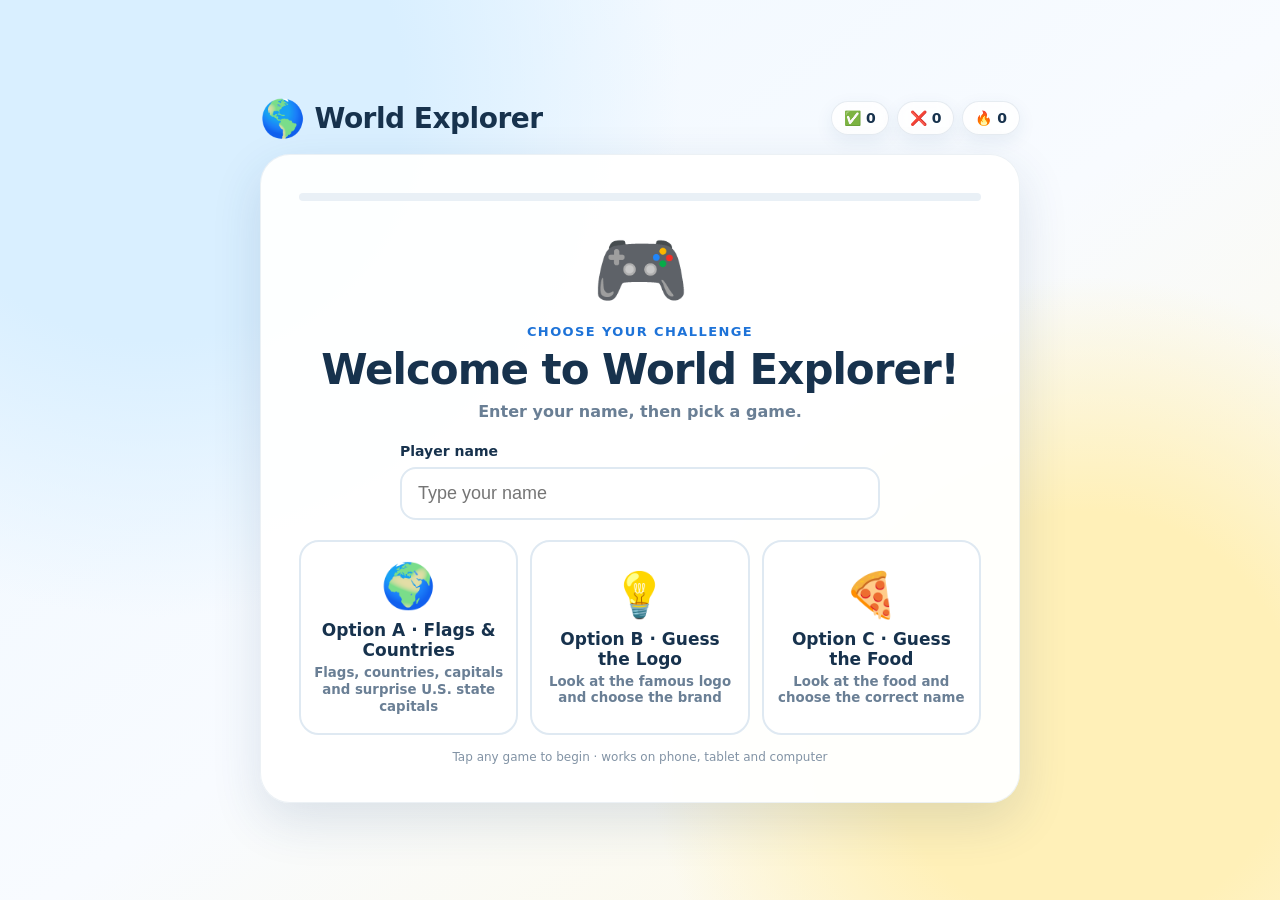
==== index.html @ 6f2eef65 "Add player menu, three quiz modes, and auto advance" ====
<!doctype html>
<html lang="en">
<head>
  <meta charset="utf-8" />
  <meta name="viewport" content="width=device-width, initial-scale=1, viewport-fit=cover" />
  <meta name="theme-color" content="#123d74" />
  <title>World Explorer Quiz</title>
  <style>
    :root{--ink:#17324d;--muted:#6a7f95;--card:#fff;--bg1:#eef7ff;--bg2:#fff8df;--blue:#1e73d8;--green:#1aa66a;--red:#e04b4b;--yellow:#ffd84d;--shadow:0 18px 50px rgba(34,72,112,.14)}
    *{box-sizing:border-box}
    body{margin:0;min-height:100vh;font-family:Inter,ui-rounded,"SF Pro Rounded",system-ui,-apple-system,Segoe UI,Roboto,sans-serif;color:var(--ink);background:radial-gradient(circle at 12% 10%,#d9efff 0 18%,transparent 38%),radial-gradient(circle at 85% 80%,#fff0b8 0 16%,transparent 34%),linear-gradient(145deg,var(--bg1),#f8fbff 52%,var(--bg2));display:flex;justify-content:center;align-items:center;padding:18px}
    .app{width:min(760px,100%)}
    .top{display:flex;align-items:center;justify-content:space-between;gap:12px;margin-bottom:14px}
    .brand{display:flex;align-items:center;gap:10px;font-weight:900;font-size:clamp(20px,4vw,28px);letter-spacing:-.5px}.brand .globe{font-size:1.3em}
    .stats{display:flex;gap:8px;flex-wrap:wrap;justify-content:flex-end}.pill{background:rgba(255,255,255,.82);border:1px solid rgba(27,74,119,.1);backdrop-filter:blur(8px);border-radius:999px;padding:8px 12px;font-weight:800;font-size:14px;box-shadow:0 6px 18px rgba(30,80,130,.08)}
    .card{background:rgba(255,255,255,.95);border:1px solid rgba(17,74,126,.08);border-radius:30px;box-shadow:var(--shadow);padding:clamp(20px,5vw,38px);text-align:center;overflow:hidden;position:relative}
    .progress{height:8px;background:#e9f0f6;border-radius:99px;overflow:hidden;margin-bottom:24px}.progress>div{height:100%;width:0;background:linear-gradient(90deg,#3b8ff0,#45c67b);border-radius:99px;transition:width .35s ease}
    .eyebrow{font-size:13px;text-transform:uppercase;letter-spacing:1.4px;font-weight:900;color:var(--blue);margin-bottom:8px}
    h1{font-size:clamp(27px,6vw,42px);line-height:1.08;letter-spacing:-1px;margin:0 0 10px}.sub{color:var(--muted);font-weight:650;margin:0 0 22px}
    .name-wrap{max-width:480px;margin:18px auto 20px;text-align:left}.name-wrap label{display:block;font-size:14px;font-weight:900;margin:0 0 8px}.name-input{width:100%;border:2px solid #dfe9f2;background:#fff;border-radius:16px;padding:14px 16px;font-size:18px;color:var(--ink);outline:none}.name-input:focus{border-color:#72ace8;box-shadow:0 0 0 4px rgba(30,115,216,.1)}
    .modes{display:grid;grid-template-columns:repeat(3,1fr);gap:12px;margin-top:18px}.mode{border:2px solid #dfe9f2;background:#fff;border-radius:20px;padding:18px 12px;cursor:pointer;color:var(--ink);font:inherit;transition:.16s transform,.16s border-color,.16s background}.mode:hover{transform:translateY(-2px);border-color:#9bc8f6;background:#f8fcff}.mode:active{transform:scale(.99)}.mode-icon{font-size:44px;display:block;margin-bottom:8px}.mode strong{display:block;font-size:17px}.mode small{display:block;color:var(--muted);font-weight:700;margin-top:5px;line-height:1.25}
    .visual{height:190px;display:flex;align-items:center;justify-content:center;margin:4px 0 24px}.flag{max-width:min(330px,84vw);max-height:180px;border-radius:16px;box-shadow:0 12px 30px rgba(29,55,80,.19);border:1px solid rgba(0,0,0,.08);background:#f6f8fa}.big-emoji{font-size:112px;line-height:1;filter:drop-shadow(0 10px 20px rgba(40,70,110,.14))}.logo-img{width:min(220px,55vw);height:150px;object-fit:contain;padding:18px;border-radius:22px;background:white;box-shadow:0 12px 30px rgba(29,55,80,.12);border:1px solid rgba(0,0,0,.06)}
    .answers{display:grid;gap:12px;text-align:left}.answer{width:100%;border:2px solid #dfe9f2;background:#fff;border-radius:18px;padding:16px 18px;font-size:18px;font-weight:850;color:var(--ink);cursor:pointer;transition:.16s transform,.16s border-color,.16s background;display:flex;align-items:center;gap:12px}.answer:hover{transform:translateY(-2px);border-color:#9bc8f6;background:#f8fcff}.answer:active{transform:scale(.99)}.answer .letter{display:grid;place-items:center;min-width:32px;height:32px;border-radius:10px;background:#edf5fd;color:var(--blue);font-size:14px}.answer.correct{border-color:#58c996;background:#ecfbf4;color:#116d49}.answer.wrong{border-color:#f28f8f;background:#fff0f0;color:#9f2d2d}.answer:disabled{cursor:default;transform:none}
    .feedback{min-height:54px;margin:17px 0 0;font-size:18px;font-weight:900;display:flex;align-items:center;justify-content:center}.feedback.ok{color:#16875b}.feedback.no{color:#c13f3f}
    .menu-btn{margin-top:12px;border:0;background:transparent;color:#5f7590;font-weight:850;font-size:14px;cursor:pointer;padding:10px 14px;border-radius:12px}.menu-btn:hover{background:#f0f5fa}
    .mini{font-size:12px;color:#8293a5;margin-top:15px}.hidden{display:none!important}
    .spark{position:absolute;font-size:22px;animation:pop .8s ease-out forwards;pointer-events:none}@keyframes pop{0%{transform:translate(0,20px) scale(.2);opacity:0}40%{opacity:1}100%{transform:translate(var(--x),-110px) rotate(var(--r));opacity:0}}
    @media(max-width:620px){body{align-items:flex-start;padding:12px}.top{margin-top:4px;align-items:flex-start}.stats{gap:5px}.pill{padding:7px 9px;font-size:12px}.card{border-radius:24px;padding:20px 16px}.modes{grid-template-columns:1fr}.mode{display:grid;grid-template-columns:52px 1fr;text-align:left;align-items:center;padding:14px 16px}.mode-icon{grid-row:1/3;margin:0;font-size:38px}.mode strong,.mode small{grid-column:2}.visual{height:155px}.flag{max-height:145px}.logo-img{height:125px}.big-emoji{font-size:92px}.answer{padding:14px;font-size:17px}.feedback{font-size:16px}.brand{font-size:20px}}
  </style>
</head>
<body>
  <main class="app">
    <div class="top">
      <div class="brand"><span class="globe">🌎</span><span>World Explorer</span></div>
      <div class="stats" id="stats">
        <div class="pill hidden" id="playerPill">👤 <span id="playerNameTop"></span></div>
        <div class="pill">✅ <span id="correctCount">0</span></div>
        <div class="pill">❌ <span id="wrongCount">0</span></div>
        <div class="pill">🔥 <span id="streak">0</span></div>
      </div>
    </div>
    <section class="card" id="card">
      <div class="progress"><div id="progress"></div></div>
      <div id="welcome">
        <div style="font-size:78px;margin:6px 0 8px">🎮</div>
        <div class="eyebrow">Choose your challenge</div>
        <h1>Welcome to World Explorer!</h1>
        <p class="sub">Enter your name, then pick a game.</p>
        <div class="name-wrap">
          <label for="playerName">Player name</label>
          <input class="name-input" id="playerName" maxlength="24" placeholder="Type your name" autocomplete="off" />
        </div>
        <div class="modes">
          <button class="mode" data-mode="world"><span class="mode-icon">🌍</span><strong>Option A · Flags & Countries</strong><small>Flags, countries, capitals and surprise U.S. state capitals</small></button>
          <button class="mode" data-mode="logos"><span class="mode-icon">💡</span><strong>Option B · Guess the Logo</strong><small>Look at the famous logo and choose the brand</small></button>
          <button class="mode" data-mode="food"><span class="mode-icon">🍕</span><strong>Option C · Guess the Food</strong><small>Look at the food and choose the correct name</small></button>
        </div>
        <div class="mini" id="menuMessage">Tap any game to begin · works on phone, tablet and computer</div>
      </div>
      <div id="game" class="hidden">
        <div class="eyebrow" id="eyebrow"></div>
        <h1 id="question"></h1>
        <p class="sub" id="hint"></p>
        <div class="visual" id="visual"><img id="visualImg" class="flag hidden" alt="Quiz image" /><div id="visualEmoji" class="big-emoji hidden"></div></div>
        <div class="answers" id="answers"></div>
        <div class="feedback" id="feedback"></div>
        <button class="menu-btn" id="menuBtn">← Change game</button>
      </div>
    </section>
  </main>
<script>
const countries=[
['Argentina','Buenos Aires','ar'],['Australia','Canberra','au'],['Austria','Vienna','at'],['Belgium','Brussels','be'],['Brazil','Brasília','br'],['Canada','Ottawa','ca'],['Chile','Santiago','cl'],['China','Beijing','cn'],['Colombia','Bogotá','co'],['Costa Rica','San José','cr'],['Croatia','Zagreb','hr'],['Cuba','Havana','cu'],['Czechia','Prague','cz'],['Denmark','Copenhagen','dk'],['Dominican Republic','Santo Domingo','do'],['Ecuador','Quito','ec'],['Egypt','Cairo','eg'],['Finland','Helsinki','fi'],['France','Paris','fr'],['Germany','Berlin','de'],['Greece','Athens','gr'],['Hungary','Budapest','hu'],['Iceland','Reykjavík','is'],['India','New Delhi','in'],['Indonesia','Jakarta','id'],['Ireland','Dublin','ie'],['Israel','Jerusalem','il'],['Italy','Rome','it'],['Japan','Tokyo','jp'],['Jordan','Amman','jo'],['Kenya','Nairobi','ke'],['Mexico','Mexico City','mx'],['Morocco','Rabat','ma'],['Netherlands','Amsterdam','nl'],['New Zealand','Wellington','nz'],['Nigeria','Abuja','ng'],['Norway','Oslo','no'],['Panama','Panama City','pa'],['Peru','Lima','pe'],['Philippines','Manila','ph'],['Poland','Warsaw','pl'],['Portugal','Lisbon','pt'],['Romania','Bucharest','ro'],['Saudi Arabia','Riyadh','sa'],['Singapore','Singapore','sg'],['South Africa','Pretoria','za'],['South Korea','Seoul','kr'],['Spain','Madrid','es'],['Sweden','Stockholm','se'],['Switzerland','Bern','ch'],['Thailand','Bangkok','th'],['Turkey','Ankara','tr'],['Ukraine','Kyiv','ua'],['United Arab Emirates','Abu Dhabi','ae'],['United Kingdom','London','gb'],['United States','Washington, D.C.','us'],['Uruguay','Montevideo','uy'],['Vietnam','Hanoi','vn']
].map(([country,capital,code])=>({country,capital,code}));
const states=[['Alabama','Montgomery'],['Alaska','Juneau'],['Arizona','Phoenix'],['Arkansas','Little Rock'],['California','Sacramento'],['Colorado','Denver'],['Connecticut','Hartford'],['Delaware','Dover'],['Florida','Tallahassee'],['Georgia','Atlanta'],['Hawaii','Honolulu'],['Idaho','Boise'],['Illinois','Springfield'],['Indiana','Indianapolis'],['Iowa','Des Moines'],['Kansas','Topeka'],['Kentucky','Frankfort'],['Louisiana','Baton Rouge'],['Maine','Augusta'],['Maryland','Annapolis'],['Massachusetts','Boston'],['Michigan','Lansing'],['Minnesota','Saint Paul'],['Mississippi','Jackson'],['Missouri','Jefferson City'],['Montana','Helena'],['Nebraska','Lincoln'],['Nevada','Carson City'],['New Hampshire','Concord'],['New Jersey','Trenton'],['New Mexico','Santa Fe'],['New York','Albany'],['North Carolina','Raleigh'],['North Dakota','Bismarck'],['Ohio','Columbus'],['Oklahoma','Oklahoma City'],['Oregon','Salem'],['Pennsylvania','Harrisburg'],['Rhode Island','Providence'],['South Carolina','Columbia'],['South Dakota','Pierre'],['Tennessee','Nashville'],['Texas','Austin'],['Utah','Salt Lake City'],['Vermont','Montpelier'],['Virginia','Richmond'],['Washington','Olympia'],['West Virginia','Charleston'],['Wisconsin','Madison'],['Wyoming','Cheyenne']].map(([state,capital])=>({state,capital}));
const logos=[
['Apple','apple'],['Google','google'],['Nike','nike'],['Adidas','adidas'],['McDonald’s','mcdonalds'],['YouTube','youtube'],['Netflix','netflix'],['Amazon','amazon'],['Microsoft','microsoft'],['Spotify','spotify'],['Instagram','instagram'],['TikTok','tiktok'],['PlayStation','playstation'],['Xbox','xbox'],['Lego','lego'],['Reddit','reddit'],['Discord','discord'],['Tesla','tesla'],['Starbucks','starbucks'],['Airbnb','airbnb']
].map(([name,slug])=>({name,slug}));
const foods=[
['Pizza','🍕'],['Hamburger','🍔'],['French Fries','🍟'],['Hot Dog','🌭'],['Taco','🌮'],['Burrito','🌯'],['Sushi','🍣'],['Spaghetti','🍝'],['Pancakes','🥞'],['Waffle','🧇'],['Donut','🍩'],['Cookie','🍪'],['Cake','🍰'],['Ice Cream','🍦'],['Popcorn','🍿'],['Pretzel','🥨'],['Croissant','🥐'],['Cheese','🧀'],['Avocado','🥑'],['Watermelon','🍉'],['Strawberry','🍓'],['Pineapple','🍍'],['Banana','🍌'],['Apple','🍎'],['Carrot','🥕'],['Corn','🌽'],['Broccoli','🥦'],['Egg','🥚'],['Bacon','🥓'],['Shrimp','🍤']
].map(([name,emoji])=>({name,emoji}));
const $=id=>document.getElementById(id);
let correctCount=0,wrongCount=0,streak=0,round=0,current=null,phase='flag',answered=false,lastCountry=-1,lastLogo=-1,lastFood=-1,mode='world',advanceTimer=null;
function shuffle(a){return [...a].sort(()=>Math.random()-.5)}
function sampleWrong(items,correct,key){return shuffle(items.filter(x=>x[key]!==correct)).slice(0,2).map(x=>x[key])}
function resetScore(){correctCount=0;wrongCount=0;streak=0;round=0;$('correctCount').textContent='0';$('wrongCount').textContent='0';$('streak').textContent='0';$('progress').style.width='0'}
function showImage(src,kind='flag'){const img=$('visualImg');const emoji=$('visualEmoji');emoji.classList.add('hidden');img.className=kind==='logo'?'logo-img':'flag';img.src=src;img.classList.remove('hidden')}
function showEmoji(value){const img=$('visualImg');const emoji=$('visualEmoji');img.classList.add('hidden');emoji.textContent=value;emoji.classList.remove('hidden')}
function setAnswers(values,correct){answered=false;$('feedback').textContent='';$('feedback').className='feedback';$('answers').innerHTML='';shuffle(values).forEach((text,i)=>{const b=document.createElement('button');b.className='answer';b.innerHTML=`<span class="letter">${String.fromCharCode(65+i)}</span><span>${text}</span>`;b.addEventListener('click',()=>choose(b,text,correct));$('answers').appendChild(b)})}
function bumpRound(){round++;$('progress').style.width=((round%10)||10)*10+'%'}
function newCountry(){let i;do{i=Math.floor(Math.random()*countries.length)}while(i===lastCountry);lastCountry=i;current=countries[i];phase='flag';renderCountryFlag()}
function renderCountryFlag(){bumpRound();$('eyebrow').textContent='🌍 Flag challenge';$('question').textContent='Which country has this flag?';$('hint').textContent='Look carefully, then choose one answer.';showImage(`https://flagcdn.com/w320/${current.code}.png`);setAnswers([current.country,...sampleWrong(countries,current.country,'country')],current.country)}
function renderCapital(){bumpRound();$('eyebrow').textContent='🏛️ Capital challenge';$('question').textContent=`What is the capital of ${current.country}?`;$('hint').textContent='Same country — now test the capital!';showImage(`https://flagcdn.com/w320/${current.code}.png`);setAnswers([current.capital,...sampleWrong(countries,current.capital,'capital')],current.capital)}
function renderState(){bumpRound();const s=states[Math.floor(Math.random()*states.length)];current=s;phase='state';$('eyebrow').textContent='🇺🇸 Surprise U.S. challenge';$('question').textContent=`What is the capital of ${s.state}?`;$('hint').textContent='No flag this time — it’s an American state capital.';showEmoji('🇺🇸');setAnswers([s.capital,...sampleWrong(states,s.capital,'capital')],s.capital)}
function renderLogo(){bumpRound();let i;do{i=Math.floor(Math.random()*logos.length)}while(i===lastLogo);lastLogo=i;current=logos[i];phase='logo';$('eyebrow').textContent='💡 Logo challenge';$('question').textContent='Which brand has this logo?';$('hint').textContent='Pick the correct brand name.';showImage(`https://cdn.simpleicons.org/${current.slug}`,'logo');setAnswers([current.name,...sampleWrong(logos,current.name,'name')],current.name)}
function renderFood(){bumpRound();let i;do{i=Math.floor(Math.random()*foods.length)}while(i===lastFood);lastFood=i;current=foods[i];phase='food';$('eyebrow').textContent='🍽️ Food challenge';$('question').textContent='What food is this?';$('hint').textContent='Look at the picture and choose the name.';showEmoji(current.emoji);setAnswers([current.name,...sampleWrong(foods,current.name,'name')],current.name)}
function nextQuestion(){if(mode==='world'){if(phase==='flag'){phase='capital';renderCapital()}else if(phase==='capital'){Math.random()<.22?renderState():newCountry()}else{newCountry()}}else if(mode==='logos'){renderLogo()}else{renderFood()}}
function choose(btn,picked,correct){if(answered)return;answered=true;document.querySelectorAll('.answer').forEach(b=>{b.disabled=true;const txt=b.querySelector('span:last-child').textContent;if(txt===correct)b.classList.add('correct')});if(picked===correct){correctCount++;streak++;btn.classList.add('correct');$('feedback').textContent=streak>=3?`✅ Correct! ${streak} in a row! 🔥`:'✅ Correct! Great job!';$('feedback').classList.add('ok');celebrate()}else{wrongCount++;streak=0;btn.classList.add('wrong');$('feedback').textContent=`❌ Not quite. The answer is ${correct}.`;$('feedback').classList.add('no')}$('correctCount').textContent=correctCount;$('wrongCount').textContent=wrongCount;$('streak').textContent=streak;clearTimeout(advanceTimer);advanceTimer=setTimeout(nextQuestion,1150)}
function celebrate(){const icons=['⭐','✨','🎉','🌟'];for(let i=0;i<7;i++){const s=document.createElement('span');s.className='spark';s.textContent=icons[Math.floor(Math.random()*icons.length)];s.style.left=(18+Math.random()*64)+'%';s.style.bottom='80px';s.style.setProperty('--x',(Math.random()*160-80)+'px');s.style.setProperty('--r',(Math.random()*180-90)+'deg');$('card').appendChild(s);setTimeout(()=>s.remove(),900)}}
function startGame(selectedMode){const name=$('playerName').value.trim();if(!name){$('menuMessage').textContent='Please enter your player name first 🙂';$('playerName').focus();return}mode=selectedMode;resetScore();$('playerNameTop').textContent=name;$('playerPill').classList.remove('hidden');$('welcome').classList.add('hidden');$('game').classList.remove('hidden');if(mode==='world')newCountry();else if(mode==='logos')renderLogo();else renderFood()}
document.querySelectorAll('.mode').forEach(btn=>btn.addEventListener('click',()=>startGame(btn.dataset.mode)));
$('playerName').addEventListener('keydown',e=>{if(e.key==='Enter')document.querySelector('.mode').focus()});
$('menuBtn').addEventListener('click',()=>{clearTimeout(advanceTimer);$('game').classList.add('hidden');$('welcome').classList.remove('hidden');$('progress').style.width='0';$('menuMessage').textContent='Tap any game to begin · works on phone, tablet and computer'});
</script>
</body>
</html>
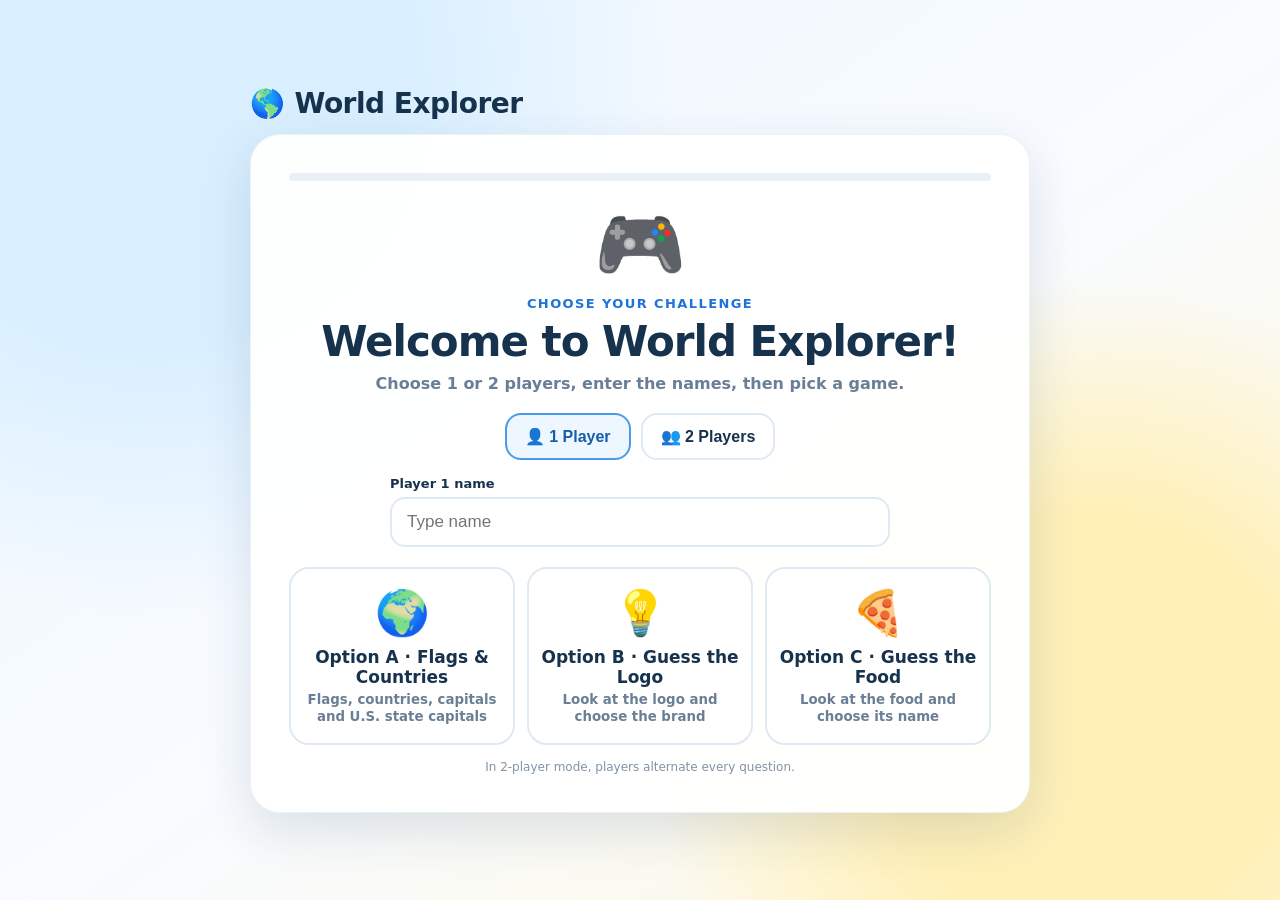
==== commit 14d61b1e: "Add alternating two-player quiz mode" ====
--- a/index.html
+++ b/index.html
@@ -6,101 +6,55 @@
   <meta name="theme-color" content="#123d74" />
   <title>World Explorer Quiz</title>
   <style>
-    :root{--ink:#17324d;--muted:#6a7f95;--card:#fff;--bg1:#eef7ff;--bg2:#fff8df;--blue:#1e73d8;--green:#1aa66a;--red:#e04b4b;--yellow:#ffd84d;--shadow:0 18px 50px rgba(34,72,112,.14)}
-    *{box-sizing:border-box}
-    body{margin:0;min-height:100vh;font-family:Inter,ui-rounded,"SF Pro Rounded",system-ui,-apple-system,Segoe UI,Roboto,sans-serif;color:var(--ink);background:radial-gradient(circle at 12% 10%,#d9efff 0 18%,transparent 38%),radial-gradient(circle at 85% 80%,#fff0b8 0 16%,transparent 34%),linear-gradient(145deg,var(--bg1),#f8fbff 52%,var(--bg2));display:flex;justify-content:center;align-items:center;padding:18px}
-    .app{width:min(760px,100%)}
-    .top{display:flex;align-items:center;justify-content:space-between;gap:12px;margin-bottom:14px}
-    .brand{display:flex;align-items:center;gap:10px;font-weight:900;font-size:clamp(20px,4vw,28px);letter-spacing:-.5px}.brand .globe{font-size:1.3em}
-    .stats{display:flex;gap:8px;flex-wrap:wrap;justify-content:flex-end}.pill{background:rgba(255,255,255,.82);border:1px solid rgba(27,74,119,.1);backdrop-filter:blur(8px);border-radius:999px;padding:8px 12px;font-weight:800;font-size:14px;box-shadow:0 6px 18px rgba(30,80,130,.08)}
-    .card{background:rgba(255,255,255,.95);border:1px solid rgba(17,74,126,.08);border-radius:30px;box-shadow:var(--shadow);padding:clamp(20px,5vw,38px);text-align:center;overflow:hidden;position:relative}
-    .progress{height:8px;background:#e9f0f6;border-radius:99px;overflow:hidden;margin-bottom:24px}.progress>div{height:100%;width:0;background:linear-gradient(90deg,#3b8ff0,#45c67b);border-radius:99px;transition:width .35s ease}
-    .eyebrow{font-size:13px;text-transform:uppercase;letter-spacing:1.4px;font-weight:900;color:var(--blue);margin-bottom:8px}
-    h1{font-size:clamp(27px,6vw,42px);line-height:1.08;letter-spacing:-1px;margin:0 0 10px}.sub{color:var(--muted);font-weight:650;margin:0 0 22px}
-    .name-wrap{max-width:480px;margin:18px auto 20px;text-align:left}.name-wrap label{display:block;font-size:14px;font-weight:900;margin:0 0 8px}.name-input{width:100%;border:2px solid #dfe9f2;background:#fff;border-radius:16px;padding:14px 16px;font-size:18px;color:var(--ink);outline:none}.name-input:focus{border-color:#72ace8;box-shadow:0 0 0 4px rgba(30,115,216,.1)}
-    .modes{display:grid;grid-template-columns:repeat(3,1fr);gap:12px;margin-top:18px}.mode{border:2px solid #dfe9f2;background:#fff;border-radius:20px;padding:18px 12px;cursor:pointer;color:var(--ink);font:inherit;transition:.16s transform,.16s border-color,.16s background}.mode:hover{transform:translateY(-2px);border-color:#9bc8f6;background:#f8fcff}.mode:active{transform:scale(.99)}.mode-icon{font-size:44px;display:block;margin-bottom:8px}.mode strong{display:block;font-size:17px}.mode small{display:block;color:var(--muted);font-weight:700;margin-top:5px;line-height:1.25}
+    :root{--ink:#17324d;--muted:#6a7f95;--blue:#1e73d8;--green:#1aa66a;--red:#e04b4b;--shadow:0 18px 50px rgba(34,72,112,.14)}
+    *{box-sizing:border-box} body{margin:0;min-height:100vh;font-family:Inter,ui-rounded,"SF Pro Rounded",system-ui,-apple-system,Segoe UI,Roboto,sans-serif;color:var(--ink);background:radial-gradient(circle at 12% 10%,#d9efff 0 18%,transparent 38%),radial-gradient(circle at 85% 80%,#fff0b8 0 16%,transparent 34%),linear-gradient(145deg,#eef7ff,#f8fbff 52%,#fff8df);display:flex;justify-content:center;align-items:center;padding:18px}
+    .app{width:min(780px,100%)} .top{display:flex;align-items:center;justify-content:space-between;gap:12px;margin-bottom:14px}.brand{display:flex;align-items:center;gap:10px;font-weight:900;font-size:clamp(20px,4vw,28px);letter-spacing:-.5px}.stats{display:flex;gap:7px;flex-wrap:wrap;justify-content:flex-end}.pill{background:rgba(255,255,255,.84);border:1px solid rgba(27,74,119,.1);border-radius:999px;padding:8px 11px;font-weight:800;font-size:13px;box-shadow:0 6px 18px rgba(30,80,130,.08)}.pill.active{outline:3px solid rgba(30,115,216,.18);background:#eef7ff}
+    .card{background:rgba(255,255,255,.95);border:1px solid rgba(17,74,126,.08);border-radius:30px;box-shadow:var(--shadow);padding:clamp(20px,5vw,38px);text-align:center;overflow:hidden;position:relative}.progress{height:8px;background:#e9f0f6;border-radius:99px;overflow:hidden;margin-bottom:20px}.progress>div{height:100%;width:0;background:linear-gradient(90deg,#3b8ff0,#45c67b);border-radius:99px;transition:width .35s ease}.turn-banner{display:inline-flex;align-items:center;gap:7px;background:#eef7ff;color:#155ca9;border-radius:999px;padding:8px 14px;font-size:14px;font-weight:900;margin-bottom:12px}.eyebrow{font-size:13px;text-transform:uppercase;letter-spacing:1.4px;font-weight:900;color:var(--blue);margin-bottom:8px} h1{font-size:clamp(27px,6vw,42px);line-height:1.08;letter-spacing:-1px;margin:0 0 10px}.sub{color:var(--muted);font-weight:650;margin:0 0 20px}
+    .player-choice{display:flex;gap:10px;justify-content:center;margin:16px 0}.player-choice button{border:2px solid #dfe9f2;background:white;border-radius:16px;padding:12px 18px;font-size:16px;font-weight:900;color:var(--ink);cursor:pointer}.player-choice button.selected{border-color:#4b9aea;background:#eef7ff;color:#155ca9}.names{max-width:500px;margin:14px auto 20px;display:grid;gap:10px}.name-row{text-align:left}.name-row label{display:block;font-size:13px;font-weight:900;margin:0 0 6px}.name-input{width:100%;border:2px solid #dfe9f2;background:#fff;border-radius:15px;padding:13px 15px;font-size:17px;color:var(--ink);outline:none}.name-input:focus{border-color:#72ace8;box-shadow:0 0 0 4px rgba(30,115,216,.1)}
+    .modes{display:grid;grid-template-columns:repeat(3,1fr);gap:12px;margin-top:18px}.mode{border:2px solid #dfe9f2;background:#fff;border-radius:20px;padding:18px 12px;cursor:pointer;color:var(--ink);font:inherit;transition:.16s transform,.16s border-color,.16s background}.mode:hover{transform:translateY(-2px);border-color:#9bc8f6;background:#f8fcff}.mode-icon{font-size:44px;display:block;margin-bottom:8px}.mode strong{display:block;font-size:17px}.mode small{display:block;color:var(--muted);font-weight:700;margin-top:5px;line-height:1.25}
     .visual{height:190px;display:flex;align-items:center;justify-content:center;margin:4px 0 24px}.flag{max-width:min(330px,84vw);max-height:180px;border-radius:16px;box-shadow:0 12px 30px rgba(29,55,80,.19);border:1px solid rgba(0,0,0,.08);background:#f6f8fa}.big-emoji{font-size:112px;line-height:1;filter:drop-shadow(0 10px 20px rgba(40,70,110,.14))}.logo-img{width:min(220px,55vw);height:150px;object-fit:contain;padding:18px;border-radius:22px;background:white;box-shadow:0 12px 30px rgba(29,55,80,.12);border:1px solid rgba(0,0,0,.06)}
-    .answers{display:grid;gap:12px;text-align:left}.answer{width:100%;border:2px solid #dfe9f2;background:#fff;border-radius:18px;padding:16px 18px;font-size:18px;font-weight:850;color:var(--ink);cursor:pointer;transition:.16s transform,.16s border-color,.16s background;display:flex;align-items:center;gap:12px}.answer:hover{transform:translateY(-2px);border-color:#9bc8f6;background:#f8fcff}.answer:active{transform:scale(.99)}.answer .letter{display:grid;place-items:center;min-width:32px;height:32px;border-radius:10px;background:#edf5fd;color:var(--blue);font-size:14px}.answer.correct{border-color:#58c996;background:#ecfbf4;color:#116d49}.answer.wrong{border-color:#f28f8f;background:#fff0f0;color:#9f2d2d}.answer:disabled{cursor:default;transform:none}
-    .feedback{min-height:54px;margin:17px 0 0;font-size:18px;font-weight:900;display:flex;align-items:center;justify-content:center}.feedback.ok{color:#16875b}.feedback.no{color:#c13f3f}
-    .menu-btn{margin-top:12px;border:0;background:transparent;color:#5f7590;font-weight:850;font-size:14px;cursor:pointer;padding:10px 14px;border-radius:12px}.menu-btn:hover{background:#f0f5fa}
-    .mini{font-size:12px;color:#8293a5;margin-top:15px}.hidden{display:none!important}
-    .spark{position:absolute;font-size:22px;animation:pop .8s ease-out forwards;pointer-events:none}@keyframes pop{0%{transform:translate(0,20px) scale(.2);opacity:0}40%{opacity:1}100%{transform:translate(var(--x),-110px) rotate(var(--r));opacity:0}}
-    @media(max-width:620px){body{align-items:flex-start;padding:12px}.top{margin-top:4px;align-items:flex-start}.stats{gap:5px}.pill{padding:7px 9px;font-size:12px}.card{border-radius:24px;padding:20px 16px}.modes{grid-template-columns:1fr}.mode{display:grid;grid-template-columns:52px 1fr;text-align:left;align-items:center;padding:14px 16px}.mode-icon{grid-row:1/3;margin:0;font-size:38px}.mode strong,.mode small{grid-column:2}.visual{height:155px}.flag{max-height:145px}.logo-img{height:125px}.big-emoji{font-size:92px}.answer{padding:14px;font-size:17px}.feedback{font-size:16px}.brand{font-size:20px}}
+    .answers{display:grid;gap:12px;text-align:left}.answer{width:100%;border:2px solid #dfe9f2;background:#fff;border-radius:18px;padding:16px 18px;font-size:18px;font-weight:850;color:var(--ink);cursor:pointer;display:flex;align-items:center;gap:12px}.answer .letter{display:grid;place-items:center;min-width:32px;height:32px;border-radius:10px;background:#edf5fd;color:var(--blue);font-size:14px}.answer.correct{border-color:#58c996;background:#ecfbf4;color:#116d49}.answer.wrong{border-color:#f28f8f;background:#fff0f0;color:#9f2d2d}.answer:disabled{cursor:default}.feedback{min-height:54px;margin:17px 0 0;font-size:18px;font-weight:900;display:flex;align-items:center;justify-content:center}.feedback.ok{color:#16875b}.feedback.no{color:#c13f3f}.menu-btn{margin-top:10px;border:0;background:transparent;color:#5f7590;font-weight:850;font-size:14px;cursor:pointer;padding:10px 14px;border-radius:12px}.mini{font-size:12px;color:#8293a5;margin-top:15px}.hidden{display:none!important}.spark{position:absolute;font-size:22px;animation:pop .8s ease-out forwards;pointer-events:none}@keyframes pop{0%{transform:translate(0,20px) scale(.2);opacity:0}40%{opacity:1}100%{transform:translate(var(--x),-110px) rotate(var(--r));opacity:0}}
+    @media(max-width:620px){body{align-items:flex-start;padding:12px}.top{margin-top:4px;align-items:flex-start}.stats{gap:4px}.pill{padding:6px 8px;font-size:11px}.card{border-radius:24px;padding:20px 16px}.modes{grid-template-columns:1fr}.mode{display:grid;grid-template-columns:52px 1fr;text-align:left;align-items:center;padding:14px 16px}.mode-icon{grid-row:1/3;margin:0;font-size:38px}.mode strong,.mode small{grid-column:2}.visual{height:155px}.flag{max-height:145px}.logo-img{height:125px}.big-emoji{font-size:92px}.answer{padding:14px;font-size:17px}.brand{font-size:20px}}
   </style>
 </head>
 <body>
-  <main class="app">
-    <div class="top">
-      <div class="brand"><span class="globe">🌎</span><span>World Explorer</span></div>
-      <div class="stats" id="stats">
-        <div class="pill hidden" id="playerPill">👤 <span id="playerNameTop"></span></div>
-        <div class="pill">✅ <span id="correctCount">0</span></div>
-        <div class="pill">❌ <span id="wrongCount">0</span></div>
-        <div class="pill">🔥 <span id="streak">0</span></div>
-      </div>
+<main class="app">
+  <div class="top"><div class="brand"><span>🌎</span><span>World Explorer</span></div><div class="stats" id="stats"></div></div>
+  <section class="card" id="card">
+    <div class="progress"><div id="progress"></div></div>
+    <div id="welcome">
+      <div style="font-size:74px;margin:4px 0 8px">🎮</div><div class="eyebrow">Choose your challenge</div><h1>Welcome to World Explorer!</h1><p class="sub">Choose 1 or 2 players, enter the names, then pick a game.</p>
+      <div class="player-choice"><button id="onePlayer" class="selected">👤 1 Player</button><button id="twoPlayers">👥 2 Players</button></div>
+      <div class="names"><div class="name-row"><label for="player1">Player 1 name</label><input class="name-input" id="player1" maxlength="24" placeholder="Type name" autocomplete="off"></div><div class="name-row hidden" id="player2Row"><label for="player2">Player 2 name</label><input class="name-input" id="player2" maxlength="24" placeholder="Type second name" autocomplete="off"></div></div>
+      <div class="modes"><button class="mode" data-mode="world"><span class="mode-icon">🌍</span><strong>Option A · Flags & Countries</strong><small>Flags, countries, capitals and U.S. state capitals</small></button><button class="mode" data-mode="logos"><span class="mode-icon">💡</span><strong>Option B · Guess the Logo</strong><small>Look at the logo and choose the brand</small></button><button class="mode" data-mode="food"><span class="mode-icon">🍕</span><strong>Option C · Guess the Food</strong><small>Look at the food and choose its name</small></button></div>
+      <div class="mini" id="menuMessage">In 2-player mode, players alternate every question.</div>
     </div>
-    <section class="card" id="card">
-      <div class="progress"><div id="progress"></div></div>
-      <div id="welcome">
-        <div style="font-size:78px;margin:6px 0 8px">🎮</div>
-        <div class="eyebrow">Choose your challenge</div>
-        <h1>Welcome to World Explorer!</h1>
-        <p class="sub">Enter your name, then pick a game.</p>
-        <div class="name-wrap">
-          <label for="playerName">Player name</label>
-          <input class="name-input" id="playerName" maxlength="24" placeholder="Type your name" autocomplete="off" />
-        </div>
-        <div class="modes">
-          <button class="mode" data-mode="world"><span class="mode-icon">🌍</span><strong>Option A · Flags & Countries</strong><small>Flags, countries, capitals and surprise U.S. state capitals</small></button>
-          <button class="mode" data-mode="logos"><span class="mode-icon">💡</span><strong>Option B · Guess the Logo</strong><small>Look at the famous logo and choose the brand</small></button>
-          <button class="mode" data-mode="food"><span class="mode-icon">🍕</span><strong>Option C · Guess the Food</strong><small>Look at the food and choose the correct name</small></button>
-        </div>
-        <div class="mini" id="menuMessage">Tap any game to begin · works on phone, tablet and computer</div>
-      </div>
-      <div id="game" class="hidden">
-        <div class="eyebrow" id="eyebrow"></div>
-        <h1 id="question"></h1>
-        <p class="sub" id="hint"></p>
-        <div class="visual" id="visual"><img id="visualImg" class="flag hidden" alt="Quiz image" /><div id="visualEmoji" class="big-emoji hidden"></div></div>
-        <div class="answers" id="answers"></div>
-        <div class="feedback" id="feedback"></div>
-        <button class="menu-btn" id="menuBtn">← Change game</button>
-      </div>
-    </section>
-  </main>
+    <div id="game" class="hidden"><div class="turn-banner" id="turnBanner"></div><div class="eyebrow" id="eyebrow"></div><h1 id="question"></h1><p class="sub" id="hint"></p><div class="visual"><img id="visualImg" class="flag hidden" alt="Quiz image"><div id="visualEmoji" class="big-emoji hidden"></div></div><div class="answers" id="answers"></div><div class="feedback" id="feedback"></div><button class="menu-btn" id="menuBtn">← Change game</button></div>
+  </section>
+</main>
 <script>
-const countries=[
-['Argentina','Buenos Aires','ar'],['Australia','Canberra','au'],['Austria','Vienna','at'],['Belgium','Brussels','be'],['Brazil','Brasília','br'],['Canada','Ottawa','ca'],['Chile','Santiago','cl'],['China','Beijing','cn'],['Colombia','Bogotá','co'],['Costa Rica','San José','cr'],['Croatia','Zagreb','hr'],['Cuba','Havana','cu'],['Czechia','Prague','cz'],['Denmark','Copenhagen','dk'],['Dominican Republic','Santo Domingo','do'],['Ecuador','Quito','ec'],['Egypt','Cairo','eg'],['Finland','Helsinki','fi'],['France','Paris','fr'],['Germany','Berlin','de'],['Greece','Athens','gr'],['Hungary','Budapest','hu'],['Iceland','Reykjavík','is'],['India','New Delhi','in'],['Indonesia','Jakarta','id'],['Ireland','Dublin','ie'],['Israel','Jerusalem','il'],['Italy','Rome','it'],['Japan','Tokyo','jp'],['Jordan','Amman','jo'],['Kenya','Nairobi','ke'],['Mexico','Mexico City','mx'],['Morocco','Rabat','ma'],['Netherlands','Amsterdam','nl'],['New Zealand','Wellington','nz'],['Nigeria','Abuja','ng'],['Norway','Oslo','no'],['Panama','Panama City','pa'],['Peru','Lima','pe'],['Philippines','Manila','ph'],['Poland','Warsaw','pl'],['Portugal','Lisbon','pt'],['Romania','Bucharest','ro'],['Saudi Arabia','Riyadh','sa'],['Singapore','Singapore','sg'],['South Africa','Pretoria','za'],['South Korea','Seoul','kr'],['Spain','Madrid','es'],['Sweden','Stockholm','se'],['Switzerland','Bern','ch'],['Thailand','Bangkok','th'],['Turkey','Ankara','tr'],['Ukraine','Kyiv','ua'],['United Arab Emirates','Abu Dhabi','ae'],['United Kingdom','London','gb'],['United States','Washington, D.C.','us'],['Uruguay','Montevideo','uy'],['Vietnam','Hanoi','vn']
-].map(([country,capital,code])=>({country,capital,code}));
+const countries=[['Argentina','Buenos Aires','ar'],['Australia','Canberra','au'],['Austria','Vienna','at'],['Belgium','Brussels','be'],['Brazil','Brasília','br'],['Canada','Ottawa','ca'],['Chile','Santiago','cl'],['China','Beijing','cn'],['Colombia','Bogotá','co'],['Costa Rica','San José','cr'],['Croatia','Zagreb','hr'],['Cuba','Havana','cu'],['Czechia','Prague','cz'],['Denmark','Copenhagen','dk'],['Dominican Republic','Santo Domingo','do'],['Ecuador','Quito','ec'],['Egypt','Cairo','eg'],['Finland','Helsinki','fi'],['France','Paris','fr'],['Germany','Berlin','de'],['Greece','Athens','gr'],['Hungary','Budapest','hu'],['Iceland','Reykjavík','is'],['India','New Delhi','in'],['Indonesia','Jakarta','id'],['Ireland','Dublin','ie'],['Israel','Jerusalem','il'],['Italy','Rome','it'],['Japan','Tokyo','jp'],['Jordan','Amman','jo'],['Kenya','Nairobi','ke'],['Mexico','Mexico City','mx'],['Morocco','Rabat','ma'],['Netherlands','Amsterdam','nl'],['New Zealand','Wellington','nz'],['Nigeria','Abuja','ng'],['Norway','Oslo','no'],['Panama','Panama City','pa'],['Peru','Lima','pe'],['Philippines','Manila','ph'],['Poland','Warsaw','pl'],['Portugal','Lisbon','pt'],['Romania','Bucharest','ro'],['Saudi Arabia','Riyadh','sa'],['Singapore','Singapore','sg'],['South Africa','Pretoria','za'],['South Korea','Seoul','kr'],['Spain','Madrid','es'],['Sweden','Stockholm','se'],['Switzerland','Bern','ch'],['Thailand','Bangkok','th'],['Turkey','Ankara','tr'],['Ukraine','Kyiv','ua'],['United Arab Emirates','Abu Dhabi','ae'],['United Kingdom','London','gb'],['United States','Washington, D.C.','us'],['Uruguay','Montevideo','uy'],['Vietnam','Hanoi','vn']].map(([country,capital,code])=>({country,capital,code}));
 const states=[['Alabama','Montgomery'],['Alaska','Juneau'],['Arizona','Phoenix'],['Arkansas','Little Rock'],['California','Sacramento'],['Colorado','Denver'],['Connecticut','Hartford'],['Delaware','Dover'],['Florida','Tallahassee'],['Georgia','Atlanta'],['Hawaii','Honolulu'],['Idaho','Boise'],['Illinois','Springfield'],['Indiana','Indianapolis'],['Iowa','Des Moines'],['Kansas','Topeka'],['Kentucky','Frankfort'],['Louisiana','Baton Rouge'],['Maine','Augusta'],['Maryland','Annapolis'],['Massachusetts','Boston'],['Michigan','Lansing'],['Minnesota','Saint Paul'],['Mississippi','Jackson'],['Missouri','Jefferson City'],['Montana','Helena'],['Nebraska','Lincoln'],['Nevada','Carson City'],['New Hampshire','Concord'],['New Jersey','Trenton'],['New Mexico','Santa Fe'],['New York','Albany'],['North Carolina','Raleigh'],['North Dakota','Bismarck'],['Ohio','Columbus'],['Oklahoma','Oklahoma City'],['Oregon','Salem'],['Pennsylvania','Harrisburg'],['Rhode Island','Providence'],['South Carolina','Columbia'],['South Dakota','Pierre'],['Tennessee','Nashville'],['Texas','Austin'],['Utah','Salt Lake City'],['Vermont','Montpelier'],['Virginia','Richmond'],['Washington','Olympia'],['West Virginia','Charleston'],['Wisconsin','Madison'],['Wyoming','Cheyenne']].map(([state,capital])=>({state,capital}));
-const logos=[
-['Apple','apple'],['Google','google'],['Nike','nike'],['Adidas','adidas'],['McDonald’s','mcdonalds'],['YouTube','youtube'],['Netflix','netflix'],['Amazon','amazon'],['Microsoft','microsoft'],['Spotify','spotify'],['Instagram','instagram'],['TikTok','tiktok'],['PlayStation','playstation'],['Xbox','xbox'],['Lego','lego'],['Reddit','reddit'],['Discord','discord'],['Tesla','tesla'],['Starbucks','starbucks'],['Airbnb','airbnb']
-].map(([name,slug])=>({name,slug}));
-const foods=[
-['Pizza','🍕'],['Hamburger','🍔'],['French Fries','🍟'],['Hot Dog','🌭'],['Taco','🌮'],['Burrito','🌯'],['Sushi','🍣'],['Spaghetti','🍝'],['Pancakes','🥞'],['Waffle','🧇'],['Donut','🍩'],['Cookie','🍪'],['Cake','🍰'],['Ice Cream','🍦'],['Popcorn','🍿'],['Pretzel','🥨'],['Croissant','🥐'],['Cheese','🧀'],['Avocado','🥑'],['Watermelon','🍉'],['Strawberry','🍓'],['Pineapple','🍍'],['Banana','🍌'],['Apple','🍎'],['Carrot','🥕'],['Corn','🌽'],['Broccoli','🥦'],['Egg','🥚'],['Bacon','🥓'],['Shrimp','🍤']
-].map(([name,emoji])=>({name,emoji}));
-const $=id=>document.getElementById(id);
-let correctCount=0,wrongCount=0,streak=0,round=0,current=null,phase='flag',answered=false,lastCountry=-1,lastLogo=-1,lastFood=-1,mode='world',advanceTimer=null;
-function shuffle(a){return [...a].sort(()=>Math.random()-.5)}
-function sampleWrong(items,correct,key){return shuffle(items.filter(x=>x[key]!==correct)).slice(0,2).map(x=>x[key])}
-function resetScore(){correctCount=0;wrongCount=0;streak=0;round=0;$('correctCount').textContent='0';$('wrongCount').textContent='0';$('streak').textContent='0';$('progress').style.width='0'}
-function showImage(src,kind='flag'){const img=$('visualImg');const emoji=$('visualEmoji');emoji.classList.add('hidden');img.className=kind==='logo'?'logo-img':'flag';img.src=src;img.classList.remove('hidden')}
-function showEmoji(value){const img=$('visualImg');const emoji=$('visualEmoji');img.classList.add('hidden');emoji.textContent=value;emoji.classList.remove('hidden')}
-function setAnswers(values,correct){answered=false;$('feedback').textContent='';$('feedback').className='feedback';$('answers').innerHTML='';shuffle(values).forEach((text,i)=>{const b=document.createElement('button');b.className='answer';b.innerHTML=`<span class="letter">${String.fromCharCode(65+i)}</span><span>${text}</span>`;b.addEventListener('click',()=>choose(b,text,correct));$('answers').appendChild(b)})}
-function bumpRound(){round++;$('progress').style.width=((round%10)||10)*10+'%'}
-function newCountry(){let i;do{i=Math.floor(Math.random()*countries.length)}while(i===lastCountry);lastCountry=i;current=countries[i];phase='flag';renderCountryFlag()}
+const logos=[['Apple','apple'],['Google','google'],['Nike','nike'],['Adidas','adidas'],['McDonald’s','mcdonalds'],['YouTube','youtube'],['Netflix','netflix'],['Amazon','amazon'],['Microsoft','microsoft'],['Spotify','spotify'],['Instagram','instagram'],['TikTok','tiktok'],['PlayStation','playstation'],['Xbox','xbox'],['Lego','lego'],['Reddit','reddit'],['Discord','discord'],['Tesla','tesla'],['Starbucks','starbucks'],['Airbnb','airbnb']].map(([name,slug])=>({name,slug}));
+const foods=[['Pizza','🍕'],['Hamburger','🍔'],['French Fries','🍟'],['Hot Dog','🌭'],['Taco','🌮'],['Burrito','🌯'],['Sushi','🍣'],['Spaghetti','🍝'],['Pancakes','🥞'],['Waffle','🧇'],['Donut','🍩'],['Cookie','🍪'],['Cake','🍰'],['Ice Cream','🍦'],['Popcorn','🍿'],['Pretzel','🥨'],['Croissant','🥐'],['Cheese','🧀'],['Avocado','🥑'],['Watermelon','🍉'],['Strawberry','🍓'],['Pineapple','🍍'],['Banana','🍌'],['Apple','🍎'],['Carrot','🥕'],['Corn','🌽'],['Broccoli','🥦'],['Egg','🥚'],['Bacon','🥓'],['Shrimp','🍤']].map(([name,emoji])=>({name,emoji}));
+const $=id=>document.getElementById(id); let playerCount=1,players=[],activePlayer=0,round=0,current=null,phase='flag',answered=false,lastCountry=-1,lastLogo=-1,lastFood=-1,mode='world',advanceTimer=null;
+function shuffle(a){return [...a].sort(()=>Math.random()-.5)} function sampleWrong(items,correct,key){return shuffle(items.filter(x=>x[key]!==correct)).slice(0,2).map(x=>x[key])}
+function setPlayerCount(n){playerCount=n;$('onePlayer').classList.toggle('selected',n===1);$('twoPlayers').classList.toggle('selected',n===2);$('player2Row').classList.toggle('hidden',n===1)}
+$('onePlayer').onclick=()=>setPlayerCount(1);$('twoPlayers').onclick=()=>setPlayerCount(2);
+function renderStats(){const stats=$('stats');stats.innerHTML='';players.forEach((p,i)=>{const d=document.createElement('div');d.className='pill'+(i===activePlayer?' active':'');d.textContent=`${i===activePlayer?'👉 ':''}${p.name} ✅${p.correct} ❌${p.wrong}`;stats.appendChild(d)});if(players.length){const s=document.createElement('div');s.className='pill';s.textContent=`🔥 ${players[activePlayer].streak}`;stats.appendChild(s);$('turnBanner').textContent=`🎯 ${players[activePlayer].name}'s turn`}}
+function showImage(src,kind='flag'){const img=$('visualImg'),emoji=$('visualEmoji');emoji.classList.add('hidden');img.className=kind==='logo'?'logo-img':'flag';img.src=src;img.classList.remove('hidden')} function showEmoji(v){$('visualImg').classList.add('hidden');$('visualEmoji').textContent=v;$('visualEmoji').classList.remove('hidden')}
+function setAnswers(values,correct){answered=false;$('feedback').textContent='';$('feedback').className='feedback';$('answers').innerHTML='';renderStats();shuffle(values).forEach((text,i)=>{const b=document.createElement('button');b.className='answer';b.innerHTML=`<span class="letter">${String.fromCharCode(65+i)}</span><span>${text}</span>`;b.onclick=()=>choose(b,text,correct);$('answers').appendChild(b)})}
+function bumpRound(){round++;$('progress').style.width=((round%10)||10)*10+'%'} function newCountry(){let i;do{i=Math.floor(Math.random()*countries.length)}while(i===lastCountry);lastCountry=i;current=countries[i];phase='flag';renderCountryFlag()}
 function renderCountryFlag(){bumpRound();$('eyebrow').textContent='🌍 Flag challenge';$('question').textContent='Which country has this flag?';$('hint').textContent='Look carefully, then choose one answer.';showImage(`https://flagcdn.com/w320/${current.code}.png`);setAnswers([current.country,...sampleWrong(countries,current.country,'country')],current.country)}
 function renderCapital(){bumpRound();$('eyebrow').textContent='🏛️ Capital challenge';$('question').textContent=`What is the capital of ${current.country}?`;$('hint').textContent='Same country — now test the capital!';showImage(`https://flagcdn.com/w320/${current.code}.png`);setAnswers([current.capital,...sampleWrong(countries,current.capital,'capital')],current.capital)}
 function renderState(){bumpRound();const s=states[Math.floor(Math.random()*states.length)];current=s;phase='state';$('eyebrow').textContent='🇺🇸 Surprise U.S. challenge';$('question').textContent=`What is the capital of ${s.state}?`;$('hint').textContent='No flag this time — it’s an American state capital.';showEmoji('🇺🇸');setAnswers([s.capital,...sampleWrong(states,s.capital,'capital')],s.capital)}
 function renderLogo(){bumpRound();let i;do{i=Math.floor(Math.random()*logos.length)}while(i===lastLogo);lastLogo=i;current=logos[i];phase='logo';$('eyebrow').textContent='💡 Logo challenge';$('question').textContent='Which brand has this logo?';$('hint').textContent='Pick the correct brand name.';showImage(`https://cdn.simpleicons.org/${current.slug}`,'logo');setAnswers([current.name,...sampleWrong(logos,current.name,'name')],current.name)}
 function renderFood(){bumpRound();let i;do{i=Math.floor(Math.random()*foods.length)}while(i===lastFood);lastFood=i;current=foods[i];phase='food';$('eyebrow').textContent='🍽️ Food challenge';$('question').textContent='What food is this?';$('hint').textContent='Look at the picture and choose the name.';showEmoji(current.emoji);setAnswers([current.name,...sampleWrong(foods,current.name,'name')],current.name)}
-function nextQuestion(){if(mode==='world'){if(phase==='flag'){phase='capital';renderCapital()}else if(phase==='capital'){Math.random()<.22?renderState():newCountry()}else{newCountry()}}else if(mode==='logos'){renderLogo()}else{renderFood()}}
-function choose(btn,picked,correct){if(answered)return;answered=true;document.querySelectorAll('.answer').forEach(b=>{b.disabled=true;const txt=b.querySelector('span:last-child').textContent;if(txt===correct)b.classList.add('correct')});if(picked===correct){correctCount++;streak++;btn.classList.add('correct');$('feedback').textContent=streak>=3?`✅ Correct! ${streak} in a row! 🔥`:'✅ Correct! Great job!';$('feedback').classList.add('ok');celebrate()}else{wrongCount++;streak=0;btn.classList.add('wrong');$('feedback').textContent=`❌ Not quite. The answer is ${correct}.`;$('feedback').classList.add('no')}$('correctCount').textContent=correctCount;$('wrongCount').textContent=wrongCount;$('streak').textContent=streak;clearTimeout(advanceTimer);advanceTimer=setTimeout(nextQuestion,1150)}
+function nextQuestion(){if(playerCount===2)activePlayer=1-activePlayer;if(mode==='world'){if(phase==='flag'){phase='capital';renderCapital()}else if(phase==='capital'){Math.random()<.22?renderState():newCountry()}else newCountry()}else if(mode==='logos')renderLogo();else renderFood()}
+function choose(btn,picked,correct){if(answered)return;answered=true;const p=players[activePlayer];document.querySelectorAll('.answer').forEach(b=>{b.disabled=true;if(b.querySelector('span:last-child').textContent===correct)b.classList.add('correct')});if(picked===correct){p.correct++;p.streak++;btn.classList.add('correct');$('feedback').textContent=p.streak>=3?`✅ Correct, ${p.name}! ${p.streak} in a row! 🔥`:`✅ Correct, ${p.name}! Great job!`;$('feedback').classList.add('ok');celebrate()}else{p.wrong++;p.streak=0;btn.classList.add('wrong');$('feedback').textContent=`❌ ${p.name}, the answer is ${correct}.`;$('feedback').classList.add('no')}renderStats();clearTimeout(advanceTimer);advanceTimer=setTimeout(nextQuestion,1250)}
 function celebrate(){const icons=['⭐','✨','🎉','🌟'];for(let i=0;i<7;i++){const s=document.createElement('span');s.className='spark';s.textContent=icons[Math.floor(Math.random()*icons.length)];s.style.left=(18+Math.random()*64)+'%';s.style.bottom='80px';s.style.setProperty('--x',(Math.random()*160-80)+'px');s.style.setProperty('--r',(Math.random()*180-90)+'deg');$('card').appendChild(s);setTimeout(()=>s.remove(),900)}}
-function startGame(selectedMode){const name=$('playerName').value.trim();if(!name){$('menuMessage').textContent='Please enter your player name first 🙂';$('playerName').focus();return}mode=selectedMode;resetScore();$('playerNameTop').textContent=name;$('playerPill').classList.remove('hidden');$('welcome').classList.add('hidden');$('game').classList.remove('hidden');if(mode==='world')newCountry();else if(mode==='logos')renderLogo();else renderFood()}
-document.querySelectorAll('.mode').forEach(btn=>btn.addEventListener('click',()=>startGame(btn.dataset.mode)));
-$('playerName').addEventListener('keydown',e=>{if(e.key==='Enter')document.querySelector('.mode').focus()});
-$('menuBtn').addEventListener('click',()=>{clearTimeout(advanceTimer);$('game').classList.add('hidden');$('welcome').classList.remove('hidden');$('progress').style.width='0';$('menuMessage').textContent='Tap any game to begin · works on phone, tablet and computer'});
+function startGame(selectedMode){const n1=$('player1').value.trim(),n2=$('player2').value.trim();if(!n1){$('menuMessage').textContent='Please enter Player 1 name first 🙂';$('player1').focus();return}if(playerCount===2&&!n2){$('menuMessage').textContent='Please enter Player 2 name first 🙂';$('player2').focus();return}players=[{name:n1,correct:0,wrong:0,streak:0}];if(playerCount===2)players.push({name:n2,correct:0,wrong:0,streak:0});activePlayer=0;round=0;mode=selectedMode;$('progress').style.width='0';$('welcome').classList.add('hidden');$('game').classList.remove('hidden');renderStats();if(mode==='world')newCountry();else if(mode==='logos')renderLogo();else renderFood()}
+document.querySelectorAll('.mode').forEach(btn=>btn.onclick=()=>startGame(btn.dataset.mode));$('menuBtn').onclick=()=>{clearTimeout(advanceTimer);$('game').classList.add('hidden');$('welcome').classList.remove('hidden');$('stats').innerHTML='';$('progress').style.width='0';$('menuMessage').textContent='In 2-player mode, players alternate every question.'};
 </script>
 </body>
 </html>
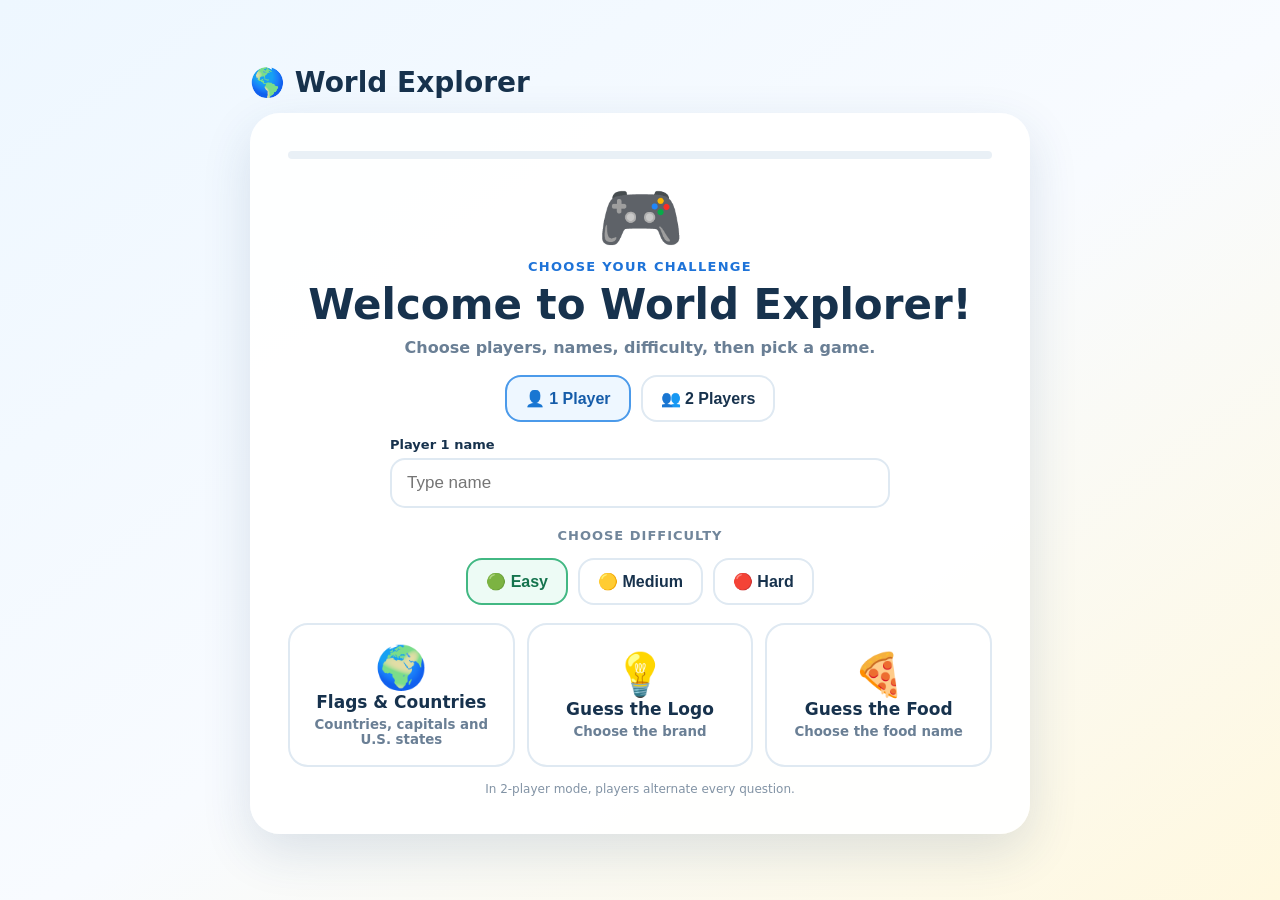
==== commit eecfbea9: "Add Easy Medium Hard levels and prominent turn indicator" ====
--- a/index.html
+++ b/index.html
@@ -1,60 +1,15 @@
 <!doctype html>
-<html lang="en">
-<head>
-  <meta charset="utf-8" />
-  <meta name="viewport" content="width=device-width, initial-scale=1, viewport-fit=cover" />
-  <meta name="theme-color" content="#123d74" />
-  <title>World Explorer Quiz</title>
-  <style>
-    :root{--ink:#17324d;--muted:#6a7f95;--blue:#1e73d8;--green:#1aa66a;--red:#e04b4b;--shadow:0 18px 50px rgba(34,72,112,.14)}
-    *{box-sizing:border-box} body{margin:0;min-height:100vh;font-family:Inter,ui-rounded,"SF Pro Rounded",system-ui,-apple-system,Segoe UI,Roboto,sans-serif;color:var(--ink);background:radial-gradient(circle at 12% 10%,#d9efff 0 18%,transparent 38%),radial-gradient(circle at 85% 80%,#fff0b8 0 16%,transparent 34%),linear-gradient(145deg,#eef7ff,#f8fbff 52%,#fff8df);display:flex;justify-content:center;align-items:center;padding:18px}
-    .app{width:min(780px,100%)} .top{display:flex;align-items:center;justify-content:space-between;gap:12px;margin-bottom:14px}.brand{display:flex;align-items:center;gap:10px;font-weight:900;font-size:clamp(20px,4vw,28px);letter-spacing:-.5px}.stats{display:flex;gap:7px;flex-wrap:wrap;justify-content:flex-end}.pill{background:rgba(255,255,255,.84);border:1px solid rgba(27,74,119,.1);border-radius:999px;padding:8px 11px;font-weight:800;font-size:13px;box-shadow:0 6px 18px rgba(30,80,130,.08)}.pill.active{outline:3px solid rgba(30,115,216,.18);background:#eef7ff}
-    .card{background:rgba(255,255,255,.95);border:1px solid rgba(17,74,126,.08);border-radius:30px;box-shadow:var(--shadow);padding:clamp(20px,5vw,38px);text-align:center;overflow:hidden;position:relative}.progress{height:8px;background:#e9f0f6;border-radius:99px;overflow:hidden;margin-bottom:20px}.progress>div{height:100%;width:0;background:linear-gradient(90deg,#3b8ff0,#45c67b);border-radius:99px;transition:width .35s ease}.turn-banner{display:inline-flex;align-items:center;gap:7px;background:#eef7ff;color:#155ca9;border-radius:999px;padding:8px 14px;font-size:14px;font-weight:900;margin-bottom:12px}.eyebrow{font-size:13px;text-transform:uppercase;letter-spacing:1.4px;font-weight:900;color:var(--blue);margin-bottom:8px} h1{font-size:clamp(27px,6vw,42px);line-height:1.08;letter-spacing:-1px;margin:0 0 10px}.sub{color:var(--muted);font-weight:650;margin:0 0 20px}
-    .player-choice{display:flex;gap:10px;justify-content:center;margin:16px 0}.player-choice button{border:2px solid #dfe9f2;background:white;border-radius:16px;padding:12px 18px;font-size:16px;font-weight:900;color:var(--ink);cursor:pointer}.player-choice button.selected{border-color:#4b9aea;background:#eef7ff;color:#155ca9}.names{max-width:500px;margin:14px auto 20px;display:grid;gap:10px}.name-row{text-align:left}.name-row label{display:block;font-size:13px;font-weight:900;margin:0 0 6px}.name-input{width:100%;border:2px solid #dfe9f2;background:#fff;border-radius:15px;padding:13px 15px;font-size:17px;color:var(--ink);outline:none}.name-input:focus{border-color:#72ace8;box-shadow:0 0 0 4px rgba(30,115,216,.1)}
-    .modes{display:grid;grid-template-columns:repeat(3,1fr);gap:12px;margin-top:18px}.mode{border:2px solid #dfe9f2;background:#fff;border-radius:20px;padding:18px 12px;cursor:pointer;color:var(--ink);font:inherit;transition:.16s transform,.16s border-color,.16s background}.mode:hover{transform:translateY(-2px);border-color:#9bc8f6;background:#f8fcff}.mode-icon{font-size:44px;display:block;margin-bottom:8px}.mode strong{display:block;font-size:17px}.mode small{display:block;color:var(--muted);font-weight:700;margin-top:5px;line-height:1.25}
-    .visual{height:190px;display:flex;align-items:center;justify-content:center;margin:4px 0 24px}.flag{max-width:min(330px,84vw);max-height:180px;border-radius:16px;box-shadow:0 12px 30px rgba(29,55,80,.19);border:1px solid rgba(0,0,0,.08);background:#f6f8fa}.big-emoji{font-size:112px;line-height:1;filter:drop-shadow(0 10px 20px rgba(40,70,110,.14))}.logo-img{width:min(220px,55vw);height:150px;object-fit:contain;padding:18px;border-radius:22px;background:white;box-shadow:0 12px 30px rgba(29,55,80,.12);border:1px solid rgba(0,0,0,.06)}
-    .answers{display:grid;gap:12px;text-align:left}.answer{width:100%;border:2px solid #dfe9f2;background:#fff;border-radius:18px;padding:16px 18px;font-size:18px;font-weight:850;color:var(--ink);cursor:pointer;display:flex;align-items:center;gap:12px}.answer .letter{display:grid;place-items:center;min-width:32px;height:32px;border-radius:10px;background:#edf5fd;color:var(--blue);font-size:14px}.answer.correct{border-color:#58c996;background:#ecfbf4;color:#116d49}.answer.wrong{border-color:#f28f8f;background:#fff0f0;color:#9f2d2d}.answer:disabled{cursor:default}.feedback{min-height:54px;margin:17px 0 0;font-size:18px;font-weight:900;display:flex;align-items:center;justify-content:center}.feedback.ok{color:#16875b}.feedback.no{color:#c13f3f}.menu-btn{margin-top:10px;border:0;background:transparent;color:#5f7590;font-weight:850;font-size:14px;cursor:pointer;padding:10px 14px;border-radius:12px}.mini{font-size:12px;color:#8293a5;margin-top:15px}.hidden{display:none!important}.spark{position:absolute;font-size:22px;animation:pop .8s ease-out forwards;pointer-events:none}@keyframes pop{0%{transform:translate(0,20px) scale(.2);opacity:0}40%{opacity:1}100%{transform:translate(var(--x),-110px) rotate(var(--r));opacity:0}}
-    @media(max-width:620px){body{align-items:flex-start;padding:12px}.top{margin-top:4px;align-items:flex-start}.stats{gap:4px}.pill{padding:6px 8px;font-size:11px}.card{border-radius:24px;padding:20px 16px}.modes{grid-template-columns:1fr}.mode{display:grid;grid-template-columns:52px 1fr;text-align:left;align-items:center;padding:14px 16px}.mode-icon{grid-row:1/3;margin:0;font-size:38px}.mode strong,.mode small{grid-column:2}.visual{height:155px}.flag{max-height:145px}.logo-img{height:125px}.big-emoji{font-size:92px}.answer{padding:14px;font-size:17px}.brand{font-size:20px}}
-  </style>
-</head>
-<body>
-<main class="app">
-  <div class="top"><div class="brand"><span>🌎</span><span>World Explorer</span></div><div class="stats" id="stats"></div></div>
-  <section class="card" id="card">
-    <div class="progress"><div id="progress"></div></div>
-    <div id="welcome">
-      <div style="font-size:74px;margin:4px 0 8px">🎮</div><div class="eyebrow">Choose your challenge</div><h1>Welcome to World Explorer!</h1><p class="sub">Choose 1 or 2 players, enter the names, then pick a game.</p>
-      <div class="player-choice"><button id="onePlayer" class="selected">👤 1 Player</button><button id="twoPlayers">👥 2 Players</button></div>
-      <div class="names"><div class="name-row"><label for="player1">Player 1 name</label><input class="name-input" id="player1" maxlength="24" placeholder="Type name" autocomplete="off"></div><div class="name-row hidden" id="player2Row"><label for="player2">Player 2 name</label><input class="name-input" id="player2" maxlength="24" placeholder="Type second name" autocomplete="off"></div></div>
-      <div class="modes"><button class="mode" data-mode="world"><span class="mode-icon">🌍</span><strong>Option A · Flags & Countries</strong><small>Flags, countries, capitals and U.S. state capitals</small></button><button class="mode" data-mode="logos"><span class="mode-icon">💡</span><strong>Option B · Guess the Logo</strong><small>Look at the logo and choose the brand</small></button><button class="mode" data-mode="food"><span class="mode-icon">🍕</span><strong>Option C · Guess the Food</strong><small>Look at the food and choose its name</small></button></div>
-      <div class="mini" id="menuMessage">In 2-player mode, players alternate every question.</div>
-    </div>
-    <div id="game" class="hidden"><div class="turn-banner" id="turnBanner"></div><div class="eyebrow" id="eyebrow"></div><h1 id="question"></h1><p class="sub" id="hint"></p><div class="visual"><img id="visualImg" class="flag hidden" alt="Quiz image"><div id="visualEmoji" class="big-emoji hidden"></div></div><div class="answers" id="answers"></div><div class="feedback" id="feedback"></div><button class="menu-btn" id="menuBtn">← Change game</button></div>
-  </section>
-</main>
-<script>
-const countries=[['Argentina','Buenos Aires','ar'],['Australia','Canberra','au'],['Austria','Vienna','at'],['Belgium','Brussels','be'],['Brazil','Brasília','br'],['Canada','Ottawa','ca'],['Chile','Santiago','cl'],['China','Beijing','cn'],['Colombia','Bogotá','co'],['Costa Rica','San José','cr'],['Croatia','Zagreb','hr'],['Cuba','Havana','cu'],['Czechia','Prague','cz'],['Denmark','Copenhagen','dk'],['Dominican Republic','Santo Domingo','do'],['Ecuador','Quito','ec'],['Egypt','Cairo','eg'],['Finland','Helsinki','fi'],['France','Paris','fr'],['Germany','Berlin','de'],['Greece','Athens','gr'],['Hungary','Budapest','hu'],['Iceland','Reykjavík','is'],['India','New Delhi','in'],['Indonesia','Jakarta','id'],['Ireland','Dublin','ie'],['Israel','Jerusalem','il'],['Italy','Rome','it'],['Japan','Tokyo','jp'],['Jordan','Amman','jo'],['Kenya','Nairobi','ke'],['Mexico','Mexico City','mx'],['Morocco','Rabat','ma'],['Netherlands','Amsterdam','nl'],['New Zealand','Wellington','nz'],['Nigeria','Abuja','ng'],['Norway','Oslo','no'],['Panama','Panama City','pa'],['Peru','Lima','pe'],['Philippines','Manila','ph'],['Poland','Warsaw','pl'],['Portugal','Lisbon','pt'],['Romania','Bucharest','ro'],['Saudi Arabia','Riyadh','sa'],['Singapore','Singapore','sg'],['South Africa','Pretoria','za'],['South Korea','Seoul','kr'],['Spain','Madrid','es'],['Sweden','Stockholm','se'],['Switzerland','Bern','ch'],['Thailand','Bangkok','th'],['Turkey','Ankara','tr'],['Ukraine','Kyiv','ua'],['United Arab Emirates','Abu Dhabi','ae'],['United Kingdom','London','gb'],['United States','Washington, D.C.','us'],['Uruguay','Montevideo','uy'],['Vietnam','Hanoi','vn']].map(([country,capital,code])=>({country,capital,code}));
-const states=[['Alabama','Montgomery'],['Alaska','Juneau'],['Arizona','Phoenix'],['Arkansas','Little Rock'],['California','Sacramento'],['Colorado','Denver'],['Connecticut','Hartford'],['Delaware','Dover'],['Florida','Tallahassee'],['Georgia','Atlanta'],['Hawaii','Honolulu'],['Idaho','Boise'],['Illinois','Springfield'],['Indiana','Indianapolis'],['Iowa','Des Moines'],['Kansas','Topeka'],['Kentucky','Frankfort'],['Louisiana','Baton Rouge'],['Maine','Augusta'],['Maryland','Annapolis'],['Massachusetts','Boston'],['Michigan','Lansing'],['Minnesota','Saint Paul'],['Mississippi','Jackson'],['Missouri','Jefferson City'],['Montana','Helena'],['Nebraska','Lincoln'],['Nevada','Carson City'],['New Hampshire','Concord'],['New Jersey','Trenton'],['New Mexico','Santa Fe'],['New York','Albany'],['North Carolina','Raleigh'],['North Dakota','Bismarck'],['Ohio','Columbus'],['Oklahoma','Oklahoma City'],['Oregon','Salem'],['Pennsylvania','Harrisburg'],['Rhode Island','Providence'],['South Carolina','Columbia'],['South Dakota','Pierre'],['Tennessee','Nashville'],['Texas','Austin'],['Utah','Salt Lake City'],['Vermont','Montpelier'],['Virginia','Richmond'],['Washington','Olympia'],['West Virginia','Charleston'],['Wisconsin','Madison'],['Wyoming','Cheyenne']].map(([state,capital])=>({state,capital}));
-const logos=[['Apple','apple'],['Google','google'],['Nike','nike'],['Adidas','adidas'],['McDonald’s','mcdonalds'],['YouTube','youtube'],['Netflix','netflix'],['Amazon','amazon'],['Microsoft','microsoft'],['Spotify','spotify'],['Instagram','instagram'],['TikTok','tiktok'],['PlayStation','playstation'],['Xbox','xbox'],['Lego','lego'],['Reddit','reddit'],['Discord','discord'],['Tesla','tesla'],['Starbucks','starbucks'],['Airbnb','airbnb']].map(([name,slug])=>({name,slug}));
-const foods=[['Pizza','🍕'],['Hamburger','🍔'],['French Fries','🍟'],['Hot Dog','🌭'],['Taco','🌮'],['Burrito','🌯'],['Sushi','🍣'],['Spaghetti','🍝'],['Pancakes','🥞'],['Waffle','🧇'],['Donut','🍩'],['Cookie','🍪'],['Cake','🍰'],['Ice Cream','🍦'],['Popcorn','🍿'],['Pretzel','🥨'],['Croissant','🥐'],['Cheese','🧀'],['Avocado','🥑'],['Watermelon','🍉'],['Strawberry','🍓'],['Pineapple','🍍'],['Banana','🍌'],['Apple','🍎'],['Carrot','🥕'],['Corn','🌽'],['Broccoli','🥦'],['Egg','🥚'],['Bacon','🥓'],['Shrimp','🍤']].map(([name,emoji])=>({name,emoji}));
-const $=id=>document.getElementById(id); let playerCount=1,players=[],activePlayer=0,round=0,current=null,phase='flag',answered=false,lastCountry=-1,lastLogo=-1,lastFood=-1,mode='world',advanceTimer=null;
-function shuffle(a){return [...a].sort(()=>Math.random()-.5)} function sampleWrong(items,correct,key){return shuffle(items.filter(x=>x[key]!==correct)).slice(0,2).map(x=>x[key])}
-function setPlayerCount(n){playerCount=n;$('onePlayer').classList.toggle('selected',n===1);$('twoPlayers').classList.toggle('selected',n===2);$('player2Row').classList.toggle('hidden',n===1)}
-$('onePlayer').onclick=()=>setPlayerCount(1);$('twoPlayers').onclick=()=>setPlayerCount(2);
-function renderStats(){const stats=$('stats');stats.innerHTML='';players.forEach((p,i)=>{const d=document.createElement('div');d.className='pill'+(i===activePlayer?' active':'');d.textContent=`${i===activePlayer?'👉 ':''}${p.name} ✅${p.correct} ❌${p.wrong}`;stats.appendChild(d)});if(players.length){const s=document.createElement('div');s.className='pill';s.textContent=`🔥 ${players[activePlayer].streak}`;stats.appendChild(s);$('turnBanner').textContent=`🎯 ${players[activePlayer].name}'s turn`}}
-function showImage(src,kind='flag'){const img=$('visualImg'),emoji=$('visualEmoji');emoji.classList.add('hidden');img.className=kind==='logo'?'logo-img':'flag';img.src=src;img.classList.remove('hidden')} function showEmoji(v){$('visualImg').classList.add('hidden');$('visualEmoji').textContent=v;$('visualEmoji').classList.remove('hidden')}
-function setAnswers(values,correct){answered=false;$('feedback').textContent='';$('feedback').className='feedback';$('answers').innerHTML='';renderStats();shuffle(values).forEach((text,i)=>{const b=document.createElement('button');b.className='answer';b.innerHTML=`<span class="letter">${String.fromCharCode(65+i)}</span><span>${text}</span>`;b.onclick=()=>choose(b,text,correct);$('answers').appendChild(b)})}
-function bumpRound(){round++;$('progress').style.width=((round%10)||10)*10+'%'} function newCountry(){let i;do{i=Math.floor(Math.random()*countries.length)}while(i===lastCountry);lastCountry=i;current=countries[i];phase='flag';renderCountryFlag()}
-function renderCountryFlag(){bumpRound();$('eyebrow').textContent='🌍 Flag challenge';$('question').textContent='Which country has this flag?';$('hint').textContent='Look carefully, then choose one answer.';showImage(`https://flagcdn.com/w320/${current.code}.png`);setAnswers([current.country,...sampleWrong(countries,current.country,'country')],current.country)}
-function renderCapital(){bumpRound();$('eyebrow').textContent='🏛️ Capital challenge';$('question').textContent=`What is the capital of ${current.country}?`;$('hint').textContent='Same country — now test the capital!';showImage(`https://flagcdn.com/w320/${current.code}.png`);setAnswers([current.capital,...sampleWrong(countries,current.capital,'capital')],current.capital)}
-function renderState(){bumpRound();const s=states[Math.floor(Math.random()*states.length)];current=s;phase='state';$('eyebrow').textContent='🇺🇸 Surprise U.S. challenge';$('question').textContent=`What is the capital of ${s.state}?`;$('hint').textContent='No flag this time — it’s an American state capital.';showEmoji('🇺🇸');setAnswers([s.capital,...sampleWrong(states,s.capital,'capital')],s.capital)}
-function renderLogo(){bumpRound();let i;do{i=Math.floor(Math.random()*logos.length)}while(i===lastLogo);lastLogo=i;current=logos[i];phase='logo';$('eyebrow').textContent='💡 Logo challenge';$('question').textContent='Which brand has this logo?';$('hint').textContent='Pick the correct brand name.';showImage(`https://cdn.simpleicons.org/${current.slug}`,'logo');setAnswers([current.name,...sampleWrong(logos,current.name,'name')],current.name)}
-function renderFood(){bumpRound();let i;do{i=Math.floor(Math.random()*foods.length)}while(i===lastFood);lastFood=i;current=foods[i];phase='food';$('eyebrow').textContent='🍽️ Food challenge';$('question').textContent='What food is this?';$('hint').textContent='Look at the picture and choose the name.';showEmoji(current.emoji);setAnswers([current.name,...sampleWrong(foods,current.name,'name')],current.name)}
-function nextQuestion(){if(playerCount===2)activePlayer=1-activePlayer;if(mode==='world'){if(phase==='flag'){phase='capital';renderCapital()}else if(phase==='capital'){Math.random()<.22?renderState():newCountry()}else newCountry()}else if(mode==='logos')renderLogo();else renderFood()}
-function choose(btn,picked,correct){if(answered)return;answered=true;const p=players[activePlayer];document.querySelectorAll('.answer').forEach(b=>{b.disabled=true;if(b.querySelector('span:last-child').textContent===correct)b.classList.add('correct')});if(picked===correct){p.correct++;p.streak++;btn.classList.add('correct');$('feedback').textContent=p.streak>=3?`✅ Correct, ${p.name}! ${p.streak} in a row! 🔥`:`✅ Correct, ${p.name}! Great job!`;$('feedback').classList.add('ok');celebrate()}else{p.wrong++;p.streak=0;btn.classList.add('wrong');$('feedback').textContent=`❌ ${p.name}, the answer is ${correct}.`;$('feedback').classList.add('no')}renderStats();clearTimeout(advanceTimer);advanceTimer=setTimeout(nextQuestion,1250)}
-function celebrate(){const icons=['⭐','✨','🎉','🌟'];for(let i=0;i<7;i++){const s=document.createElement('span');s.className='spark';s.textContent=icons[Math.floor(Math.random()*icons.length)];s.style.left=(18+Math.random()*64)+'%';s.style.bottom='80px';s.style.setProperty('--x',(Math.random()*160-80)+'px');s.style.setProperty('--r',(Math.random()*180-90)+'deg');$('card').appendChild(s);setTimeout(()=>s.remove(),900)}}
-function startGame(selectedMode){const n1=$('player1').value.trim(),n2=$('player2').value.trim();if(!n1){$('menuMessage').textContent='Please enter Player 1 name first 🙂';$('player1').focus();return}if(playerCount===2&&!n2){$('menuMessage').textContent='Please enter Player 2 name first 🙂';$('player2').focus();return}players=[{name:n1,correct:0,wrong:0,streak:0}];if(playerCount===2)players.push({name:n2,correct:0,wrong:0,streak:0});activePlayer=0;round=0;mode=selectedMode;$('progress').style.width='0';$('welcome').classList.add('hidden');$('game').classList.remove('hidden');renderStats();if(mode==='world')newCountry();else if(mode==='logos')renderLogo();else renderFood()}
-document.querySelectorAll('.mode').forEach(btn=>btn.onclick=()=>startGame(btn.dataset.mode));$('menuBtn').onclick=()=>{clearTimeout(advanceTimer);$('game').classList.add('hidden');$('welcome').classList.remove('hidden');$('stats').innerHTML='';$('progress').style.width='0';$('menuMessage').textContent='In 2-player mode, players alternate every question.'};
-</script>
-</body>
-</html>+<html lang="en"><head><meta charset="utf-8"><meta name="viewport" content="width=device-width,initial-scale=1,viewport-fit=cover"><meta name="theme-color" content="#123d74"><title>World Explorer Quiz</title><style>
+:root{--ink:#17324d;--muted:#6a7f95;--blue:#1e73d8;--green:#1aa66a;--red:#e04b4b;--shadow:0 18px 50px rgba(34,72,112,.14)}*{box-sizing:border-box}body{margin:0;min-height:100vh;font-family:Inter,ui-rounded,system-ui,-apple-system,Segoe UI,Roboto,sans-serif;color:var(--ink);background:linear-gradient(145deg,#eef7ff,#f8fbff 52%,#fff8df);display:flex;justify-content:center;align-items:center;padding:18px}.app{width:min(780px,100%)}.top{display:flex;align-items:center;justify-content:space-between;gap:12px;margin-bottom:14px}.brand{font-weight:900;font-size:clamp(20px,4vw,28px)}.stats{display:flex;gap:7px;flex-wrap:wrap;justify-content:flex-end}.pill{background:#fff;border:1px solid #dfe9f2;border-radius:999px;padding:8px 11px;font-weight:800;font-size:13px}.pill.active{outline:3px solid rgba(30,115,216,.18);background:#eef7ff}.card{background:rgba(255,255,255,.96);border-radius:30px;box-shadow:var(--shadow);padding:clamp(20px,5vw,38px);text-align:center;overflow:hidden;position:relative}.progress{height:8px;background:#e9f0f6;border-radius:99px;overflow:hidden;margin-bottom:18px}.progress>div{height:100%;width:0;background:linear-gradient(90deg,#3b8ff0,#45c67b);transition:width .35s}.turn-banner{display:block;width:fit-content;max-width:100%;margin:0 auto 12px;background:#e9f5ff;border:2px solid #78b7f1;color:#104f91;border-radius:18px;padding:11px 20px;font-size:clamp(18px,4.5vw,24px);font-weight:950}.eyebrow{font-size:13px;text-transform:uppercase;letter-spacing:1.3px;font-weight:900;color:var(--blue);margin-bottom:8px}h1{font-size:clamp(27px,6vw,42px);line-height:1.08;margin:0 0 10px}.sub{color:var(--muted);font-weight:650;margin:0 0 18px}.player-choice,.difficulty{display:flex;gap:10px;justify-content:center;flex-wrap:wrap;margin:15px 0}.choice{border:2px solid #dfe9f2;background:#fff;border-radius:16px;padding:12px 18px;font-size:16px;font-weight:900;color:var(--ink);cursor:pointer}.choice.selected{border-color:#4b9aea;background:#eef7ff;color:#155ca9}.difficulty .choice[data-level="easy"].selected{border-color:#42b883;background:#edfbf5;color:#14734d}.difficulty .choice[data-level="medium"].selected{border-color:#e3aa2f;background:#fff8df;color:#805b00}.difficulty .choice[data-level="hard"].selected{border-color:#e46868;background:#fff0f0;color:#9f2d2d}.section-label{font-size:13px;font-weight:900;text-transform:uppercase;letter-spacing:1px;color:#71869b;margin-top:20px}.names{max-width:500px;margin:14px auto 20px;display:grid;gap:10px}.name-row{text-align:left}.name-row label{display:block;font-size:13px;font-weight:900;margin-bottom:6px}.name-input{width:100%;border:2px solid #dfe9f2;border-radius:15px;padding:13px 15px;font-size:17px}.modes{display:grid;grid-template-columns:repeat(3,1fr);gap:12px;margin-top:18px}.mode{border:2px solid #dfe9f2;background:#fff;border-radius:20px;padding:18px 12px;cursor:pointer;color:var(--ink);font:inherit}.mode-icon{font-size:42px;display:block}.mode strong{display:block;font-size:17px}.mode small{display:block;color:var(--muted);font-weight:700;margin-top:5px}.visual{height:180px;display:flex;align-items:center;justify-content:center;margin:4px 0 22px}.flag{max-width:min(330px,84vw);max-height:170px;border-radius:16px;box-shadow:0 12px 30px rgba(29,55,80,.19);border:1px solid #ddd}.big-emoji{font-size:110px}.answers{display:grid;gap:12px;text-align:left}.answer{width:100%;border:2px solid #dfe9f2;background:#fff;border-radius:18px;padding:16px 18px;font-size:18px;font-weight:850;color:var(--ink);cursor:pointer;display:flex;align-items:center;gap:12px}.letter{display:grid;place-items:center;min-width:32px;height:32px;border-radius:10px;background:#edf5fd;color:var(--blue);font-size:14px}.answer.correct{border-color:#58c996;background:#ecfbf4;color:#116d49}.answer.wrong{border-color:#f28f8f;background:#fff0f0;color:#9f2d2d}.feedback{min-height:54px;margin-top:17px;font-size:18px;font-weight:900;display:flex;align-items:center;justify-content:center}.ok{color:#16875b}.no{color:#c13f3f}.menu-btn{border:0;background:transparent;color:#5f7590;font-weight:850;padding:12px}.mini{font-size:12px;color:#8293a5;margin-top:15px}.hidden{display:none!important}@media(max-width:620px){body{align-items:flex-start;padding:12px}.top{align-items:flex-start}.pill{padding:6px 8px;font-size:11px}.card{border-radius:24px;padding:18px 15px}.modes{grid-template-columns:1fr}.mode{display:grid;grid-template-columns:50px 1fr;text-align:left;align-items:center;padding:13px}.mode-icon{grid-row:1/3}.mode strong,.mode small{grid-column:2}.visual{height:150px}.flag{max-height:140px}.big-emoji{font-size:90px}.answer{padding:14px;font-size:17px}.turn-banner{margin-top:2px}}
+</style></head><body><main class="app"><div class="top"><div class="brand">🌎 World Explorer</div><div class="stats" id="stats"></div></div><section class="card"><div class="progress"><div id="progress"></div></div><div id="welcome"><div style="font-size:70px">🎮</div><div class="eyebrow">Choose your challenge</div><h1>Welcome to World Explorer!</h1><p class="sub">Choose players, names, difficulty, then pick a game.</p><div class="player-choice"><button id="onePlayer" class="choice selected">👤 1 Player</button><button id="twoPlayers" class="choice">👥 2 Players</button></div><div class="names"><div class="name-row"><label>Player 1 name</label><input class="name-input" id="player1" maxlength="24" placeholder="Type name"></div><div class="name-row hidden" id="player2Row"><label>Player 2 name</label><input class="name-input" id="player2" maxlength="24" placeholder="Type second name"></div></div><div class="section-label">Choose difficulty</div><div class="difficulty"><button class="choice selected" data-level="easy">🟢 Easy</button><button class="choice" data-level="medium">🟡 Medium</button><button class="choice" data-level="hard">🔴 Hard</button></div><div class="modes"><button class="mode" data-mode="world"><span class="mode-icon">🌍</span><strong>Flags & Countries</strong><small>Countries, capitals and U.S. states</small></button><button class="mode" data-mode="logos"><span class="mode-icon">💡</span><strong>Guess the Logo</strong><small>Choose the brand</small></button><button class="mode" data-mode="food"><span class="mode-icon">🍕</span><strong>Guess the Food</strong><small>Choose the food name</small></button></div><div class="mini" id="menuMessage">In 2-player mode, players alternate every question.</div></div><div id="game" class="hidden"><div class="turn-banner" id="turnBanner"></div><div class="eyebrow" id="eyebrow"></div><h1 id="question"></h1><p class="sub" id="hint"></p><div class="visual"><img id="visualImg" class="flag hidden" alt="Quiz image"><div id="visualEmoji" class="big-emoji hidden"></div></div><div class="answers" id="answers"></div><div class="feedback" id="feedback"></div><button class="menu-btn" id="menuBtn">← Change game</button></div></section></main><script>
+const countries=[['United States','Washington, D.C.','us',1],['Canada','Ottawa','ca',1],['Mexico','Mexico City','mx',1],['United Kingdom','London','gb',1],['France','Paris','fr',1],['Germany','Berlin','de',1],['Italy','Rome','it',1],['Spain','Madrid','es',1],['Japan','Tokyo','jp',1],['China','Beijing','cn',1],['India','New Delhi','in',1],['Israel','Jerusalem','il',1],['Brazil','Brasília','br',1],['Australia','Canberra','au',1],['Argentina','Buenos Aires','ar',2],['Greece','Athens','gr',2],['Ireland','Dublin','ie',2],['Portugal','Lisbon','pt',2],['Netherlands','Amsterdam','nl',2],['Sweden','Stockholm','se',2],['Norway','Oslo','no',2],['Denmark','Copenhagen','dk',2],['Poland','Warsaw','pl',2],['Austria','Vienna','at',2],['Belgium','Brussels','be',2],['Switzerland','Bern','ch',2],['South Korea','Seoul','kr',2],['Thailand','Bangkok','th',2],['Turkey','Ankara','tr',2],['Egypt','Cairo','eg',2],['Saudi Arabia','Riyadh','sa',2],['United Arab Emirates','Abu Dhabi','ae',2],['Chile','Santiago','cl',2],['Colombia','Bogotá','co',2],['Peru','Lima','pe',2],['New Zealand','Wellington','nz',2],['Finland','Helsinki','fi',3],['Iceland','Reykjavík','is',3],['Hungary','Budapest','hu',3],['Romania','Bucharest','ro',3],['Croatia','Zagreb','hr',3],['Czechia','Prague','cz',3],['Ukraine','Kyiv','ua',3],['Jordan','Amman','jo',3],['Kenya','Nairobi','ke',3],['Nigeria','Abuja','ng',3],['Morocco','Rabat','ma',3],['Costa Rica','San José','cr',3],['Cuba','Havana','cu',3],['Dominican Republic','Santo Domingo','do',3],['Ecuador','Quito','ec',3],['Panama','Panama City','pa',3],['Philippines','Manila','ph',3],['Indonesia','Jakarta','id',3],['Singapore','Singapore','sg',3],['South Africa','Pretoria','za',3],['Uruguay','Montevideo','uy',3],['Vietnam','Hanoi','vn',3]].map(([country,capital,code,tier])=>({country,capital,code,tier}));
+const states=[['New York','Albany',1],['California','Sacramento',1],['Texas','Austin',1],['Florida','Tallahassee',1],['Massachusetts','Boston',1],['Georgia','Atlanta',1],['Arizona','Phoenix',1],['Colorado','Denver',1],['Ohio','Columbus',1],['Hawaii','Honolulu',1],['Illinois','Springfield',2],['Pennsylvania','Harrisburg',2],['New Jersey','Trenton',2],['Virginia','Richmond',2],['Washington','Olympia',2],['Oregon','Salem',2],['Michigan','Lansing',2],['Minnesota','Saint Paul',2],['Indiana','Indianapolis',2],['Tennessee','Nashville',2],['Alabama','Montgomery',3],['Alaska','Juneau',3],['Arkansas','Little Rock',3],['Connecticut','Hartford',3],['Delaware','Dover',3],['Idaho','Boise',3],['Iowa','Des Moines',3],['Kansas','Topeka',3],['Kentucky','Frankfort',3],['Louisiana','Baton Rouge',3],['Maine','Augusta',3],['Maryland','Annapolis',3],['Mississippi','Jackson',3],['Missouri','Jefferson City',3],['Montana','Helena',3],['Nebraska','Lincoln',3],['Nevada','Carson City',3],['New Hampshire','Concord',3],['New Mexico','Santa Fe',3],['North Carolina','Raleigh',3],['North Dakota','Bismarck',3],['Oklahoma','Oklahoma City',3],['Rhode Island','Providence',3],['South Carolina','Columbia',3],['South Dakota','Pierre',3],['Utah','Salt Lake City',3],['Vermont','Montpelier',3],['West Virginia','Charleston',3],['Wisconsin','Madison',3],['Wyoming','Cheyenne',3]].map(([state,capital,tier])=>({state,capital,tier}));
+const logos=['Apple','Google','Nike','Adidas','McDonald’s','YouTube','Netflix','Amazon','Microsoft','Spotify','Instagram','TikTok','PlayStation','Xbox','Lego','Reddit','Discord','Tesla','Starbucks','Airbnb'].map((name,i)=>({name,slug:['apple','google','nike','adidas','mcdonalds','youtube','netflix','amazon','microsoft','spotify','instagram','tiktok','playstation','xbox','lego','reddit','discord','tesla','starbucks','airbnb'][i]}));const foods=[['Pizza','🍕'],['Hamburger','🍔'],['French Fries','🍟'],['Hot Dog','🌭'],['Taco','🌮'],['Burrito','🌯'],['Sushi','🍣'],['Spaghetti','🍝'],['Pancakes','🥞'],['Waffle','🧇'],['Donut','🍩'],['Cookie','🍪'],['Cake','🍰'],['Ice Cream','🍦'],['Popcorn','🍿'],['Pretzel','🥨'],['Croissant','🥐'],['Cheese','🧀'],['Avocado','🥑'],['Watermelon','🍉'],['Strawberry','🍓'],['Pineapple','🍍'],['Banana','🍌'],['Apple','🍎'],['Carrot','🥕'],['Corn','🌽'],['Broccoli','🥦'],['Egg','🥚'],['Bacon','🥓'],['Shrimp','🍤']].map(([name,emoji])=>({name,emoji}));
+const $=id=>document.getElementById(id);let playerCount=1,players=[],activePlayer=0,round=0,current=null,phase='flag',answered=false,mode='world',level='easy',timer=null;const shuffle=a=>[...a].sort(()=>Math.random()-.5);const pool=arr=>arr.filter(x=>!x.tier||x.tier<=(level==='easy'?1:level==='medium'?2:3));const wrong=(arr,correct,key)=>shuffle(arr.filter(x=>x[key]!==correct)).slice(0,2).map(x=>x[key]);
+function selectPlayers(n){playerCount=n;$('onePlayer').classList.toggle('selected',n===1);$('twoPlayers').classList.toggle('selected',n===2);$('player2Row').classList.toggle('hidden',n===1)}$('onePlayer').onclick=()=>selectPlayers(1);$('twoPlayers').onclick=()=>selectPlayers(2);document.querySelectorAll('[data-level]').forEach(b=>b.onclick=()=>{level=b.dataset.level;document.querySelectorAll('[data-level]').forEach(x=>x.classList.toggle('selected',x===b))});
+function stats(){const s=$('stats');s.innerHTML='';players.forEach((p,i)=>{const d=document.createElement('div');d.className='pill'+(i===activePlayer?' active':'');d.textContent=`${i===activePlayer?'👉 ':''}${p.name} ✅${p.correct} ❌${p.wrong}`;s.appendChild(d)});if(players.length)$('turnBanner').textContent=playerCount===2?`🎯 ${players[activePlayer].name} — YOUR TURN!`:`🎯 ${players[0].name}`}
+function image(src){$('visualEmoji').classList.add('hidden');$('visualImg').src=src;$('visualImg').classList.remove('hidden')}function emoji(v){$('visualImg').classList.add('hidden');$('visualEmoji').textContent=v;$('visualEmoji').classList.remove('hidden')}function answers(vals,correct){answered=false;$('feedback').textContent='';$('feedback').className='feedback';$('answers').innerHTML='';stats();shuffle(vals).forEach((t,i)=>{const b=document.createElement('button');b.className='answer';b.innerHTML=`<span class="letter">${String.fromCharCode(65+i)}</span><span>${t}</span>`;b.onclick=()=>choose(b,t,correct);$('answers').appendChild(b)})}function bump(){round++;$('progress').style.width=((round%10)||10)*10+'%'}
+function newCountry(){const p=pool(countries);current=p[Math.floor(Math.random()*p.length)];phase='flag';countryFlag()}function countryFlag(){bump();$('eyebrow').textContent=`🌍 ${level.toUpperCase()} · Flag challenge`;$('question').textContent='Which country has this flag?';$('hint').textContent='Look carefully, then choose one answer.';image(`https://flagcdn.com/w320/${current.code}.png`);const p=pool(countries);answers([current.country,...wrong(p,current.country,'country')],current.country)}function capital(){bump();$('eyebrow').textContent=`🏛️ ${level.toUpperCase()} · Capital challenge`;$('question').textContent=`What is the capital of ${current.country}?`;$('hint').textContent='Same country — now test the capital!';image(`https://flagcdn.com/w320/${current.code}.png`);const p=pool(countries);answers([current.capital,...wrong(p,current.capital,'capital')],current.capital)}function state(){bump();const p=pool(states),s=p[Math.floor(Math.random()*p.length)];current=s;phase='state';$('eyebrow').textContent=`🇺🇸 ${level.toUpperCase()} · U.S. challenge`;$('question').textContent=`What is the capital of ${s.state}?`;$('hint').textContent='Choose the state capital.';emoji('🇺🇸');answers([s.capital,...wrong(p,s.capital,'capital')],s.capital)}function logo(){bump();current=logos[Math.floor(Math.random()*logos.length)];phase='logo';$('eyebrow').textContent=`💡 ${level.toUpperCase()} · Logo challenge`;$('question').textContent='Which brand has this logo?';$('hint').textContent='Pick the correct brand.';image(`https://cdn.simpleicons.org/${current.slug}`);answers([current.name,...wrong(logos,current.name,'name')],current.name)}function food(){bump();current=foods[Math.floor(Math.random()*foods.length)];phase='food';$('eyebrow').textContent=`🍽️ ${level.toUpperCase()} · Food challenge`;$('question').textContent='What food is this?';$('hint').textContent='Choose the name.';emoji(current.emoji);answers([current.name,...wrong(foods,current.name,'name')],current.name)}
+function next(){if(playerCount===2)activePlayer=1-activePlayer;if(mode==='world'){if(phase==='flag'){phase='capital';capital()}else if(phase==='capital'){Math.random()<(level==='easy'?.12:level==='medium'?.22:.32)?state():newCountry()}else newCountry()}else if(mode==='logos')logo();else food()}function choose(btn,picked,correct){if(answered)return;answered=true;const p=players[activePlayer];document.querySelectorAll('.answer').forEach(b=>{b.disabled=true;if(b.querySelector('span:last-child').textContent===correct)b.classList.add('correct')});if(picked===correct){p.correct++;p.streak++;btn.classList.add('correct');$('feedback').textContent=`✅ Correct, ${p.name}!`;$('feedback').classList.add('ok')}else{p.wrong++;p.streak=0;btn.classList.add('wrong');$('feedback').textContent=`❌ ${p.name}, the answer is ${correct}.`;$('feedback').classList.add('no')}stats();clearTimeout(timer);timer=setTimeout(next,1400)}
+function start(m){const n1=$('player1').value.trim(),n2=$('player2').value.trim();if(!n1){$('menuMessage').textContent='Please enter Player 1 name first 🙂';return}if(playerCount===2&&!n2){$('menuMessage').textContent='Please enter Player 2 name first 🙂';return}players=[{name:n1,correct:0,wrong:0,streak:0}];if(playerCount===2)players.push({name:n2,correct:0,wrong:0,streak:0});activePlayer=0;round=0;mode=m;$('welcome').classList.add('hidden');$('game').classList.remove('hidden');stats();mode==='world'?newCountry():mode==='logos'?logo():food()}document.querySelectorAll('.mode').forEach(b=>b.onclick=()=>start(b.dataset.mode));$('menuBtn').onclick=()=>{clearTimeout(timer);$('game').classList.add('hidden');$('welcome').classList.remove('hidden');$('stats').innerHTML='';$('progress').style.width='0'};
+</script></body></html>
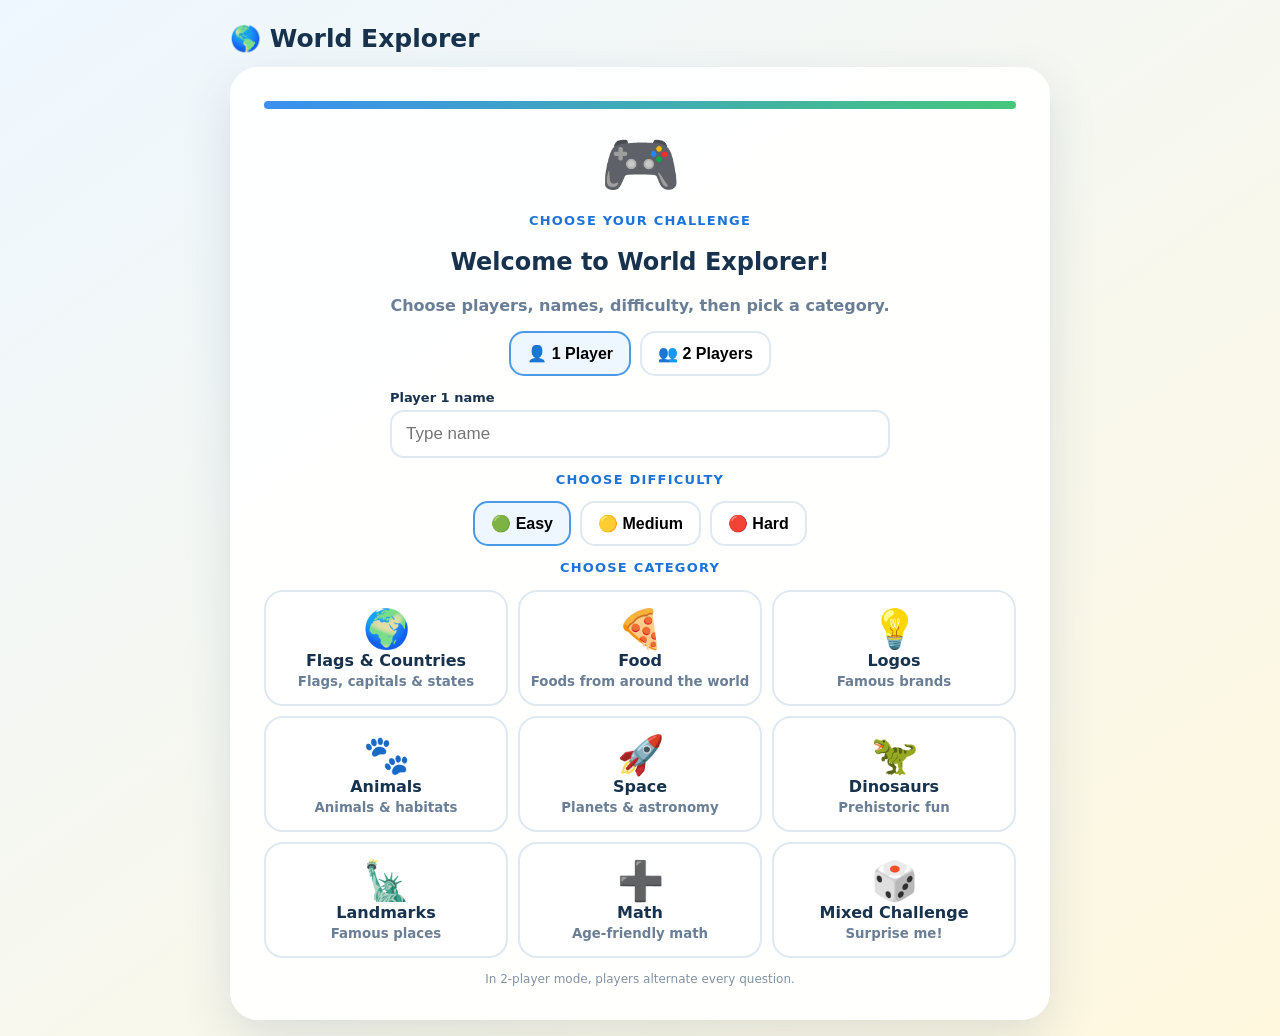
==== commit 8d244128: "Add five kids quiz categories and mixed challenge" ====
--- a/index.html
+++ b/index.html
@@ -1,15 +1 @@
-<!doctype html>
-<html lang="en"><head><meta charset="utf-8"><meta name="viewport" content="width=device-width,initial-scale=1,viewport-fit=cover"><meta name="theme-color" content="#123d74"><title>World Explorer Quiz</title><style>
-:root{--ink:#17324d;--muted:#6a7f95;--blue:#1e73d8;--green:#1aa66a;--red:#e04b4b;--shadow:0 18px 50px rgba(34,72,112,.14)}*{box-sizing:border-box}body{margin:0;min-height:100vh;font-family:Inter,ui-rounded,system-ui,-apple-system,Segoe UI,Roboto,sans-serif;color:var(--ink);background:linear-gradient(145deg,#eef7ff,#f8fbff 52%,#fff8df);display:flex;justify-content:center;align-items:center;padding:18px}.app{width:min(780px,100%)}.top{display:flex;align-items:center;justify-content:space-between;gap:12px;margin-bottom:14px}.brand{font-weight:900;font-size:clamp(20px,4vw,28px)}.stats{display:flex;gap:7px;flex-wrap:wrap;justify-content:flex-end}.pill{background:#fff;border:1px solid #dfe9f2;border-radius:999px;padding:8px 11px;font-weight:800;font-size:13px}.pill.active{outline:3px solid rgba(30,115,216,.18);background:#eef7ff}.card{background:rgba(255,255,255,.96);border-radius:30px;box-shadow:var(--shadow);padding:clamp(20px,5vw,38px);text-align:center;overflow:hidden;position:relative}.progress{height:8px;background:#e9f0f6;border-radius:99px;overflow:hidden;margin-bottom:18px}.progress>div{height:100%;width:0;background:linear-gradient(90deg,#3b8ff0,#45c67b);transition:width .35s}.turn-banner{display:block;width:fit-content;max-width:100%;margin:0 auto 12px;background:#e9f5ff;border:2px solid #78b7f1;color:#104f91;border-radius:18px;padding:11px 20px;font-size:clamp(18px,4.5vw,24px);font-weight:950}.eyebrow{font-size:13px;text-transform:uppercase;letter-spacing:1.3px;font-weight:900;color:var(--blue);margin-bottom:8px}h1{font-size:clamp(27px,6vw,42px);line-height:1.08;margin:0 0 10px}.sub{color:var(--muted);font-weight:650;margin:0 0 18px}.player-choice,.difficulty{display:flex;gap:10px;justify-content:center;flex-wrap:wrap;margin:15px 0}.choice{border:2px solid #dfe9f2;background:#fff;border-radius:16px;padding:12px 18px;font-size:16px;font-weight:900;color:var(--ink);cursor:pointer}.choice.selected{border-color:#4b9aea;background:#eef7ff;color:#155ca9}.difficulty .choice[data-level="easy"].selected{border-color:#42b883;background:#edfbf5;color:#14734d}.difficulty .choice[data-level="medium"].selected{border-color:#e3aa2f;background:#fff8df;color:#805b00}.difficulty .choice[data-level="hard"].selected{border-color:#e46868;background:#fff0f0;color:#9f2d2d}.section-label{font-size:13px;font-weight:900;text-transform:uppercase;letter-spacing:1px;color:#71869b;margin-top:20px}.names{max-width:500px;margin:14px auto 20px;display:grid;gap:10px}.name-row{text-align:left}.name-row label{display:block;font-size:13px;font-weight:900;margin-bottom:6px}.name-input{width:100%;border:2px solid #dfe9f2;border-radius:15px;padding:13px 15px;font-size:17px}.modes{display:grid;grid-template-columns:repeat(3,1fr);gap:12px;margin-top:18px}.mode{border:2px solid #dfe9f2;background:#fff;border-radius:20px;padding:18px 12px;cursor:pointer;color:var(--ink);font:inherit}.mode-icon{font-size:42px;display:block}.mode strong{display:block;font-size:17px}.mode small{display:block;color:var(--muted);font-weight:700;margin-top:5px}.visual{height:180px;display:flex;align-items:center;justify-content:center;margin:4px 0 22px}.flag{max-width:min(330px,84vw);max-height:170px;border-radius:16px;box-shadow:0 12px 30px rgba(29,55,80,.19);border:1px solid #ddd}.big-emoji{font-size:110px}.answers{display:grid;gap:12px;text-align:left}.answer{width:100%;border:2px solid #dfe9f2;background:#fff;border-radius:18px;padding:16px 18px;font-size:18px;font-weight:850;color:var(--ink);cursor:pointer;display:flex;align-items:center;gap:12px}.letter{display:grid;place-items:center;min-width:32px;height:32px;border-radius:10px;background:#edf5fd;color:var(--blue);font-size:14px}.answer.correct{border-color:#58c996;background:#ecfbf4;color:#116d49}.answer.wrong{border-color:#f28f8f;background:#fff0f0;color:#9f2d2d}.feedback{min-height:54px;margin-top:17px;font-size:18px;font-weight:900;display:flex;align-items:center;justify-content:center}.ok{color:#16875b}.no{color:#c13f3f}.menu-btn{border:0;background:transparent;color:#5f7590;font-weight:850;padding:12px}.mini{font-size:12px;color:#8293a5;margin-top:15px}.hidden{display:none!important}@media(max-width:620px){body{align-items:flex-start;padding:12px}.top{align-items:flex-start}.pill{padding:6px 8px;font-size:11px}.card{border-radius:24px;padding:18px 15px}.modes{grid-template-columns:1fr}.mode{display:grid;grid-template-columns:50px 1fr;text-align:left;align-items:center;padding:13px}.mode-icon{grid-row:1/3}.mode strong,.mode small{grid-column:2}.visual{height:150px}.flag{max-height:140px}.big-emoji{font-size:90px}.answer{padding:14px;font-size:17px}.turn-banner{margin-top:2px}}
-</style></head><body><main class="app"><div class="top"><div class="brand">🌎 World Explorer</div><div class="stats" id="stats"></div></div><section class="card"><div class="progress"><div id="progress"></div></div><div id="welcome"><div style="font-size:70px">🎮</div><div class="eyebrow">Choose your challenge</div><h1>Welcome to World Explorer!</h1><p class="sub">Choose players, names, difficulty, then pick a game.</p><div class="player-choice"><button id="onePlayer" class="choice selected">👤 1 Player</button><button id="twoPlayers" class="choice">👥 2 Players</button></div><div class="names"><div class="name-row"><label>Player 1 name</label><input class="name-input" id="player1" maxlength="24" placeholder="Type name"></div><div class="name-row hidden" id="player2Row"><label>Player 2 name</label><input class="name-input" id="player2" maxlength="24" placeholder="Type second name"></div></div><div class="section-label">Choose difficulty</div><div class="difficulty"><button class="choice selected" data-level="easy">🟢 Easy</button><button class="choice" data-level="medium">🟡 Medium</button><button class="choice" data-level="hard">🔴 Hard</button></div><div class="modes"><button class="mode" data-mode="world"><span class="mode-icon">🌍</span><strong>Flags & Countries</strong><small>Countries, capitals and U.S. states</small></button><button class="mode" data-mode="logos"><span class="mode-icon">💡</span><strong>Guess the Logo</strong><small>Choose the brand</small></button><button class="mode" data-mode="food"><span class="mode-icon">🍕</span><strong>Guess the Food</strong><small>Choose the food name</small></button></div><div class="mini" id="menuMessage">In 2-player mode, players alternate every question.</div></div><div id="game" class="hidden"><div class="turn-banner" id="turnBanner"></div><div class="eyebrow" id="eyebrow"></div><h1 id="question"></h1><p class="sub" id="hint"></p><div class="visual"><img id="visualImg" class="flag hidden" alt="Quiz image"><div id="visualEmoji" class="big-emoji hidden"></div></div><div class="answers" id="answers"></div><div class="feedback" id="feedback"></div><button class="menu-btn" id="menuBtn">← Change game</button></div></section></main><script>
-const countries=[['United States','Washington, D.C.','us',1],['Canada','Ottawa','ca',1],['Mexico','Mexico City','mx',1],['United Kingdom','London','gb',1],['France','Paris','fr',1],['Germany','Berlin','de',1],['Italy','Rome','it',1],['Spain','Madrid','es',1],['Japan','Tokyo','jp',1],['China','Beijing','cn',1],['India','New Delhi','in',1],['Israel','Jerusalem','il',1],['Brazil','Brasília','br',1],['Australia','Canberra','au',1],['Argentina','Buenos Aires','ar',2],['Greece','Athens','gr',2],['Ireland','Dublin','ie',2],['Portugal','Lisbon','pt',2],['Netherlands','Amsterdam','nl',2],['Sweden','Stockholm','se',2],['Norway','Oslo','no',2],['Denmark','Copenhagen','dk',2],['Poland','Warsaw','pl',2],['Austria','Vienna','at',2],['Belgium','Brussels','be',2],['Switzerland','Bern','ch',2],['South Korea','Seoul','kr',2],['Thailand','Bangkok','th',2],['Turkey','Ankara','tr',2],['Egypt','Cairo','eg',2],['Saudi Arabia','Riyadh','sa',2],['United Arab Emirates','Abu Dhabi','ae',2],['Chile','Santiago','cl',2],['Colombia','Bogotá','co',2],['Peru','Lima','pe',2],['New Zealand','Wellington','nz',2],['Finland','Helsinki','fi',3],['Iceland','Reykjavík','is',3],['Hungary','Budapest','hu',3],['Romania','Bucharest','ro',3],['Croatia','Zagreb','hr',3],['Czechia','Prague','cz',3],['Ukraine','Kyiv','ua',3],['Jordan','Amman','jo',3],['Kenya','Nairobi','ke',3],['Nigeria','Abuja','ng',3],['Morocco','Rabat','ma',3],['Costa Rica','San José','cr',3],['Cuba','Havana','cu',3],['Dominican Republic','Santo Domingo','do',3],['Ecuador','Quito','ec',3],['Panama','Panama City','pa',3],['Philippines','Manila','ph',3],['Indonesia','Jakarta','id',3],['Singapore','Singapore','sg',3],['South Africa','Pretoria','za',3],['Uruguay','Montevideo','uy',3],['Vietnam','Hanoi','vn',3]].map(([country,capital,code,tier])=>({country,capital,code,tier}));
-const states=[['New York','Albany',1],['California','Sacramento',1],['Texas','Austin',1],['Florida','Tallahassee',1],['Massachusetts','Boston',1],['Georgia','Atlanta',1],['Arizona','Phoenix',1],['Colorado','Denver',1],['Ohio','Columbus',1],['Hawaii','Honolulu',1],['Illinois','Springfield',2],['Pennsylvania','Harrisburg',2],['New Jersey','Trenton',2],['Virginia','Richmond',2],['Washington','Olympia',2],['Oregon','Salem',2],['Michigan','Lansing',2],['Minnesota','Saint Paul',2],['Indiana','Indianapolis',2],['Tennessee','Nashville',2],['Alabama','Montgomery',3],['Alaska','Juneau',3],['Arkansas','Little Rock',3],['Connecticut','Hartford',3],['Delaware','Dover',3],['Idaho','Boise',3],['Iowa','Des Moines',3],['Kansas','Topeka',3],['Kentucky','Frankfort',3],['Louisiana','Baton Rouge',3],['Maine','Augusta',3],['Maryland','Annapolis',3],['Mississippi','Jackson',3],['Missouri','Jefferson City',3],['Montana','Helena',3],['Nebraska','Lincoln',3],['Nevada','Carson City',3],['New Hampshire','Concord',3],['New Mexico','Santa Fe',3],['North Carolina','Raleigh',3],['North Dakota','Bismarck',3],['Oklahoma','Oklahoma City',3],['Rhode Island','Providence',3],['South Carolina','Columbia',3],['South Dakota','Pierre',3],['Utah','Salt Lake City',3],['Vermont','Montpelier',3],['West Virginia','Charleston',3],['Wisconsin','Madison',3],['Wyoming','Cheyenne',3]].map(([state,capital,tier])=>({state,capital,tier}));
-const logos=['Apple','Google','Nike','Adidas','McDonald’s','YouTube','Netflix','Amazon','Microsoft','Spotify','Instagram','TikTok','PlayStation','Xbox','Lego','Reddit','Discord','Tesla','Starbucks','Airbnb'].map((name,i)=>({name,slug:['apple','google','nike','adidas','mcdonalds','youtube','netflix','amazon','microsoft','spotify','instagram','tiktok','playstation','xbox','lego','reddit','discord','tesla','starbucks','airbnb'][i]}));const foods=[['Pizza','🍕'],['Hamburger','🍔'],['French Fries','🍟'],['Hot Dog','🌭'],['Taco','🌮'],['Burrito','🌯'],['Sushi','🍣'],['Spaghetti','🍝'],['Pancakes','🥞'],['Waffle','🧇'],['Donut','🍩'],['Cookie','🍪'],['Cake','🍰'],['Ice Cream','🍦'],['Popcorn','🍿'],['Pretzel','🥨'],['Croissant','🥐'],['Cheese','🧀'],['Avocado','🥑'],['Watermelon','🍉'],['Strawberry','🍓'],['Pineapple','🍍'],['Banana','🍌'],['Apple','🍎'],['Carrot','🥕'],['Corn','🌽'],['Broccoli','🥦'],['Egg','🥚'],['Bacon','🥓'],['Shrimp','🍤']].map(([name,emoji])=>({name,emoji}));
-const $=id=>document.getElementById(id);let playerCount=1,players=[],activePlayer=0,round=0,current=null,phase='flag',answered=false,mode='world',level='easy',timer=null;const shuffle=a=>[...a].sort(()=>Math.random()-.5);const pool=arr=>arr.filter(x=>!x.tier||x.tier<=(level==='easy'?1:level==='medium'?2:3));const wrong=(arr,correct,key)=>shuffle(arr.filter(x=>x[key]!==correct)).slice(0,2).map(x=>x[key]);
-function selectPlayers(n){playerCount=n;$('onePlayer').classList.toggle('selected',n===1);$('twoPlayers').classList.toggle('selected',n===2);$('player2Row').classList.toggle('hidden',n===1)}$('onePlayer').onclick=()=>selectPlayers(1);$('twoPlayers').onclick=()=>selectPlayers(2);document.querySelectorAll('[data-level]').forEach(b=>b.onclick=()=>{level=b.dataset.level;document.querySelectorAll('[data-level]').forEach(x=>x.classList.toggle('selected',x===b))});
-function stats(){const s=$('stats');s.innerHTML='';players.forEach((p,i)=>{const d=document.createElement('div');d.className='pill'+(i===activePlayer?' active':'');d.textContent=`${i===activePlayer?'👉 ':''}${p.name} ✅${p.correct} ❌${p.wrong}`;s.appendChild(d)});if(players.length)$('turnBanner').textContent=playerCount===2?`🎯 ${players[activePlayer].name} — YOUR TURN!`:`🎯 ${players[0].name}`}
-function image(src){$('visualEmoji').classList.add('hidden');$('visualImg').src=src;$('visualImg').classList.remove('hidden')}function emoji(v){$('visualImg').classList.add('hidden');$('visualEmoji').textContent=v;$('visualEmoji').classList.remove('hidden')}function answers(vals,correct){answered=false;$('feedback').textContent='';$('feedback').className='feedback';$('answers').innerHTML='';stats();shuffle(vals).forEach((t,i)=>{const b=document.createElement('button');b.className='answer';b.innerHTML=`<span class="letter">${String.fromCharCode(65+i)}</span><span>${t}</span>`;b.onclick=()=>choose(b,t,correct);$('answers').appendChild(b)})}function bump(){round++;$('progress').style.width=((round%10)||10)*10+'%'}
-function newCountry(){const p=pool(countries);current=p[Math.floor(Math.random()*p.length)];phase='flag';countryFlag()}function countryFlag(){bump();$('eyebrow').textContent=`🌍 ${level.toUpperCase()} · Flag challenge`;$('question').textContent='Which country has this flag?';$('hint').textContent='Look carefully, then choose one answer.';image(`https://flagcdn.com/w320/${current.code}.png`);const p=pool(countries);answers([current.country,...wrong(p,current.country,'country')],current.country)}function capital(){bump();$('eyebrow').textContent=`🏛️ ${level.toUpperCase()} · Capital challenge`;$('question').textContent=`What is the capital of ${current.country}?`;$('hint').textContent='Same country — now test the capital!';image(`https://flagcdn.com/w320/${current.code}.png`);const p=pool(countries);answers([current.capital,...wrong(p,current.capital,'capital')],current.capital)}function state(){bump();const p=pool(states),s=p[Math.floor(Math.random()*p.length)];current=s;phase='state';$('eyebrow').textContent=`🇺🇸 ${level.toUpperCase()} · U.S. challenge`;$('question').textContent=`What is the capital of ${s.state}?`;$('hint').textContent='Choose the state capital.';emoji('🇺🇸');answers([s.capital,...wrong(p,s.capital,'capital')],s.capital)}function logo(){bump();current=logos[Math.floor(Math.random()*logos.length)];phase='logo';$('eyebrow').textContent=`💡 ${level.toUpperCase()} · Logo challenge`;$('question').textContent='Which brand has this logo?';$('hint').textContent='Pick the correct brand.';image(`https://cdn.simpleicons.org/${current.slug}`);answers([current.name,...wrong(logos,current.name,'name')],current.name)}function food(){bump();current=foods[Math.floor(Math.random()*foods.length)];phase='food';$('eyebrow').textContent=`🍽️ ${level.toUpperCase()} · Food challenge`;$('question').textContent='What food is this?';$('hint').textContent='Choose the name.';emoji(current.emoji);answers([current.name,...wrong(foods,current.name,'name')],current.name)}
-function next(){if(playerCount===2)activePlayer=1-activePlayer;if(mode==='world'){if(phase==='flag'){phase='capital';capital()}else if(phase==='capital'){Math.random()<(level==='easy'?.12:level==='medium'?.22:.32)?state():newCountry()}else newCountry()}else if(mode==='logos')logo();else food()}function choose(btn,picked,correct){if(answered)return;answered=true;const p=players[activePlayer];document.querySelectorAll('.answer').forEach(b=>{b.disabled=true;if(b.querySelector('span:last-child').textContent===correct)b.classList.add('correct')});if(picked===correct){p.correct++;p.streak++;btn.classList.add('correct');$('feedback').textContent=`✅ Correct, ${p.name}!`;$('feedback').classList.add('ok')}else{p.wrong++;p.streak=0;btn.classList.add('wrong');$('feedback').textContent=`❌ ${p.name}, the answer is ${correct}.`;$('feedback').classList.add('no')}stats();clearTimeout(timer);timer=setTimeout(next,1400)}
-function start(m){const n1=$('player1').value.trim(),n2=$('player2').value.trim();if(!n1){$('menuMessage').textContent='Please enter Player 1 name first 🙂';return}if(playerCount===2&&!n2){$('menuMessage').textContent='Please enter Player 2 name first 🙂';return}players=[{name:n1,correct:0,wrong:0,streak:0}];if(playerCount===2)players.push({name:n2,correct:0,wrong:0,streak:0});activePlayer=0;round=0;mode=m;$('welcome').classList.add('hidden');$('game').classList.remove('hidden');stats();mode==='world'?newCountry():mode==='logos'?logo():food()}document.querySelectorAll('.mode').forEach(b=>b.onclick=()=>start(b.dataset.mode));$('menuBtn').onclick=()=>{clearTimeout(timer);$('game').classList.add('hidden');$('welcome').classList.remove('hidden');$('stats').innerHTML='';$('progress').style.width='0'};
-</script></body></html>+<!doctype html><html lang="en"><head><meta charset="utf-8"><meta name="viewport" content="width=device-width,initial-scale=1,viewport-fit=cover"><title>World Explorer Quiz</title><style>:root{--ink:#17324d;--muted:#6a7f95;--blue:#1e73d8}*{box-sizing:border-box}body{margin:0;min-height:100vh;font-family:system-ui,-apple-system,Segoe UI,sans-serif;color:var(--ink);background:linear-gradient(145deg,#eef7ff,#fff8df);display:flex;justify-content:center;padding:16px}.app{width:min(820px,100%)}.top{display:flex;justify-content:space-between;gap:10px;align-items:center;margin:8px 0 14px}.brand{font-size:25px;font-weight:900}.stats{display:flex;gap:6px;flex-wrap:wrap;justify-content:flex-end}.pill{background:#fff;border:1px solid #dce8f3;border-radius:999px;padding:7px 10px;font-weight:800;font-size:12px}.pill.active{outline:3px solid #d8ebff}.card{background:#fffffff5;border-radius:28px;padding:clamp(18px,4vw,34px);text-align:center;box-shadow:0 18px 50px #22487024}.progress{height:8px;background:#e9f0f6;border-radius:99px;overflow:hidden;margin-bottom:18px}.progress div{height:100%;background:linear-gradient(90deg,#3b8ff0,#45c67b);transition:.3s}.eyebrow,.section-label{font-size:13px;text-transform:uppercase;letter-spacing:1.2px;font-weight:900;color:var(--blue);margin:10px 0}.sub{color:var(--muted);font-weight:650}.row{display:flex;gap:9px;justify-content:center;flex-wrap:wrap;margin:14px 0}.choice{border:2px solid #dfe9f2;background:white;border-radius:15px;padding:11px 16px;font-size:16px;font-weight:900;cursor:pointer}.choice.selected{border-color:#4b9aea;background:#eef7ff}.names{max-width:500px;margin:14px auto;display:grid;gap:9px}.name-row{text-align:left}.name-row label{display:block;font-size:13px;font-weight:900;margin-bottom:5px}.name-input{width:100%;border:2px solid #dfe9f2;border-radius:14px;padding:12px 14px;font-size:17px}.modes{display:grid;grid-template-columns:repeat(3,1fr);gap:10px;margin-top:15px}.mode{border:2px solid #dfe9f2;background:#fff;border-radius:19px;padding:15px 10px;cursor:pointer;color:var(--ink);font:inherit}.mode-icon{display:block;font-size:38px}.mode strong{display:block;font-size:16px}.mode small{display:block;color:var(--muted);font-weight:650;margin-top:4px}.turn-banner{display:block;width:fit-content;max-width:100%;margin:0 auto 10px;background:#e9f5ff;border:2px solid #78b7f1;color:#104f91;border-radius:18px;padding:10px 18px;font-size:clamp(19px,5vw,25px);font-weight:950}.question{font-size:clamp(27px,6vw,40px);line-height:1.1;margin:5px 0 8px}.visual{height:150px;display:flex;align-items:center;justify-content:center;margin:5px 0 18px}.flag{max-width:min(310px,82vw);max-height:145px;border-radius:14px;box-shadow:0 8px 22px #0002}.emoji{font-size:96px}.answers{display:grid;gap:10px;text-align:left}.answer{width:100%;border:2px solid #dfe9f2;background:#fff;border-radius:16px;padding:14px 16px;font-size:18px;font-weight:800;cursor:pointer}.answer.correct{border-color:#58c996;background:#ecfbf4}.answer.wrong{border-color:#f28f8f;background:#fff0f0}.feedback{min-height:48px;margin-top:13px;font-size:18px;font-weight:900}.menu{border:0;background:transparent;color:#61768d;font-weight:850;padding:12px}.hidden{display:none!important}.mini{font-size:12px;color:#8293a5;margin-top:14px}@media(max-width:620px){.top{align-items:flex-start}.brand{font-size:20px}.pill{padding:5px 7px;font-size:11px}.card{padding:17px 14px;border-radius:23px}.modes{grid-template-columns:1fr 1fr}.mode{padding:12px 8px}.mode-icon{font-size:32px}.mode strong{font-size:14px}.mode small{font-size:11px}.visual{height:135px}.emoji{font-size:82px}}</style></head><body><main class="app"><div class="top"><div class="brand">🌎 World Explorer</div><div id="stats" class="stats"></div></div><section class="card"><div class="progress"><div id="progress"></div></div><div id="welcome"><div style="font-size:65px">🎮</div><div class="eyebrow">Choose your challenge</div><h1>Welcome to World Explorer!</h1><p class="sub">Choose players, names, difficulty, then pick a category.</p><div class="row"><button id="one" class="choice selected">👤 1 Player</button><button id="two" class="choice">👥 2 Players</button></div><div class="names"><div class="name-row"><label>Player 1 name</label><input id="p1" class="name-input" maxlength="24" placeholder="Type name"></div><div id="p2row" class="name-row hidden"><label>Player 2 name</label><input id="p2" class="name-input" maxlength="24" placeholder="Type second name"></div></div><div class="section-label">Choose difficulty</div><div class="row"><button class="choice selected" data-level="easy">🟢 Easy</button><button class="choice" data-level="medium">🟡 Medium</button><button class="choice" data-level="hard">🔴 Hard</button></div><div class="section-label">Choose category</div><div class="modes"><button class="mode" data-mode="world"><span class="mode-icon">🌍</span><strong>Flags & Countries</strong><small>Flags, capitals & states</small></button><button class="mode" data-mode="food"><span class="mode-icon">🍕</span><strong>Food</strong><small>Foods from around the world</small></button><button class="mode" data-mode="logos"><span class="mode-icon">💡</span><strong>Logos</strong><small>Famous brands</small></button><button class="mode" data-mode="animals"><span class="mode-icon">🐾</span><strong>Animals</strong><small>Animals & habitats</small></button><button class="mode" data-mode="space"><span class="mode-icon">🚀</span><strong>Space</strong><small>Planets & astronomy</small></button><button class="mode" data-mode="dinos"><span class="mode-icon">🦖</span><strong>Dinosaurs</strong><small>Prehistoric fun</small></button><button class="mode" data-mode="landmarks"><span class="mode-icon">🗽</span><strong>Landmarks</strong><small>Famous places</small></button><button class="mode" data-mode="math"><span class="mode-icon">➕</span><strong>Math</strong><small>Age-friendly math</small></button><button class="mode" data-mode="mixed"><span class="mode-icon">🎲</span><strong>Mixed Challenge</strong><small>Surprise me!</small></button></div><div id="msg" class="mini">In 2-player mode, players alternate every question.</div></div><div id="game" class="hidden"><div id="turn" class="turn-banner"></div><div id="eyebrow" class="eyebrow"></div><h1 id="question" class="question"></h1><p id="hint" class="sub"></p><div class="visual"><img id="img" class="flag hidden" alt="Quiz image"><div id="emoji" class="emoji"></div></div><div id="answers" class="answers"></div><div id="feedback" class="feedback"></div><button id="menu" class="menu">← Change game</button></div></section></main><script>const $=x=>document.getElementById(x),shuffle=a=>[...a].sort(()=>Math.random()-.5);let pc=1,players=[],active=0,level='easy',mode='',round=0,answered=false,timer,currentCountry=null,worldPhase='flag';const countries=[['United States','Washington, D.C.','us',1],['Canada','Ottawa','ca',1],['Mexico','Mexico City','mx',1],['United Kingdom','London','gb',1],['France','Paris','fr',1],['Germany','Berlin','de',1],['Italy','Rome','it',1],['Spain','Madrid','es',1],['Japan','Tokyo','jp',1],['China','Beijing','cn',1],['India','New Delhi','in',1],['Israel','Jerusalem','il',1],['Brazil','Brasília','br',1],['Australia','Canberra','au',1],['Argentina','Buenos Aires','ar',2],['Greece','Athens','gr',2],['Ireland','Dublin',2],['Portugal','Lisbon','pt',2],['Netherlands','Amsterdam','nl',2],['Sweden','Stockholm','se',2],['Norway','Oslo','no',2],['Denmark','Copenhagen','dk',2],['Poland','Warsaw','pl',2],['South Korea','Seoul','kr',2],['Thailand','Bangkok','th',2],['Egypt','Cairo','eg',2],['Chile','Santiago','cl',2],['Peru','Lima','pe',2],['Finland','Helsinki','fi',3],['Iceland','Reykjavík','is',3],['Hungary','Budapest','hu',3],['Romania','Bucharest','ro',3],['Croatia','Zagreb','hr',3],['Czechia','Prague','cz',3],['Kenya','Nairobi','ke',3],['Nigeria','Abuja','ng',3],['Morocco','Rabat','ma',3],['Uruguay','Montevideo','uy',3]].map(x=>({country:x[0],capital:x[1],code:x[2],tier:x[3]}));const qa={animals:[['Which animal says “moo”?','Cow',['Lion','Duck'],1,'🐄'],['Which animal is the largest land animal?','Elephant',['Dog','Rabbit'],1,'🐘'],['Which animal has a very long neck?','Giraffe',['Tiger','Bear'],1,'🦒'],['Which animal lives in the Arctic?','Polar bear',['Camel','Gorilla'],2,'🐻‍❄️'],['Which mammal can truly fly?','Bat',['Penguin','Ostrich'],2,'🦇'],['What is the fastest land animal?','Cheetah',['Lion','Horse'],3,'🐆'],['Which animal is known for changing color?','Chameleon',['Zebra','Panda'],3,'🦎']],space:[['Which planet do we live on?','Earth',['Mars','Jupiter'],1,'🌍'],['What gives Earth light during the day?','The Sun',['The Moon','Saturn'],1,'☀️'],['Which planet is called the Red Planet?','Mars',['Venus','Neptune'],2,'🔴'],['Which is the largest planet?','Jupiter',['Mercury','Earth'],2,'🪐'],['Which planet is closest to the Sun?','Mercury',['Mars','Saturn'],3,'☀️'],['What galaxy is Earth in?','Milky Way',['Andromeda','Sombrero'],3,'🌌']],dinos:[['Which dinosaur had three horns?','Triceratops',['T. rex','Stegosaurus'],1,'🦕'],['Which famous dinosaur had huge teeth and tiny arms?','T. rex',['Brachiosaurus','Triceratops'],1,'🦖'],['Which dinosaur had plates along its back?','Stegosaurus',['Velociraptor','T. rex'],2,'🦕'],['Which dinosaur had a very long neck?','Brachiosaurus',['Ankylosaurus','Triceratops'],2,'🦕'],['Which dinosaur name means “swift thief”?','Velociraptor',['Stegosaurus','Diplodocus'],3,'🦖']],landmarks:[['Where is the Statue of Liberty?','New York City',['Paris','Rome'],1,'🗽'],['Where is the Eiffel Tower?','Paris',['London','Tokyo'],1,'🗼'],['The Great Pyramids are in which country?','Egypt',['Canada','Brazil'],1,'🔺'],['Big Ben is in which city?','London',['Madrid','Berlin'],2,'🕰️'],['The Colosseum is in which city?','Rome',['Athens','Dublin'],2,'🏛️'],['Machu Picchu is in which country?','Peru',['India','Italy'],3,'⛰️'],['Petra is in which country?','Jordan',['Japan','Mexico'],3,'🏜️']],logos:[['Which company makes the iPhone?','Apple',['Nike','Netflix'],1,'📱'],['Which brand uses a swoosh logo?','Nike',['Lego','Amazon'],1,'👟'],['Which company is famous for its search engine?','Google',['Adidas','Tesla'],1,'🔎'],['Which service is known for streaming movies and shows?','Netflix',['Nike','Lego'],2,'🎬'],['Which company makes Xbox?','Microsoft',['Apple','Spotify'],3,'🎮']],food:[['Which food is this?','Pizza',['Taco','Sushi'],1,'🍕'],['Which food is this?','Hamburger',['Pancake','Pretzel'],1,'🍔'],['Which food is this?','Sushi',['Donut','Hot Dog'],2,'🍣'],['Which food is this?','Croissant',['Taco','Waffle'],2,'🥐'],['Which food is this?','Avocado',['Broccoli','Pear'],3,'🥑']]};function tier(){return level==='easy'?1:level==='medium'?2:3}function stats(){let s=$('stats');s.innerHTML='';players.forEach((p,i)=>{let d=document.createElement('div');d.className='pill'+(i===active?' active':'');d.textContent=(i===active?'👉 ':'')+p.name+' ✅'+p.correct+' ❌'+p.wrong;s.appendChild(d)});if(players.length)$('turn').textContent=pc===2?'🎯 '+players[active].name+' — YOUR TURN!':'🎯 '+players[0].name}function setPC(n){pc=n;$('one').classList.toggle('selected',n===1);$('two').classList.toggle('selected',n===2);$('p2row').classList.toggle('hidden',n===1)}$('one').onclick=()=>setPC(1);$('two').onclick=()=>setPC(2);document.querySelectorAll('[data-level]').forEach(b=>b.onclick=()=>{level=b.dataset.level;document.querySelectorAll('[data-level]').forEach(x=>x.classList.toggle('selected',x===b))});function visual(v,isImg=false){$('img').classList.toggle('hidden',!isImg);$('emoji').classList.toggle('hidden',isImg);if(isImg)$('img').src=v;else $('emoji').textContent=v}function ask(cat){round++;$('progress').style.width=((round%10)||10)*10+'%';if(cat==='math')return askMath();if(cat==='world')return askWorld();let pool=(qa[cat]||qa.animals).filter(q=>q[3]<=tier()),q=pool[Math.floor(Math.random()*pool.length)];render(cat,q[0],q[1],[q[1],...q[2]],q[4])}function render(cat,q,correct,opts,v){answered=false;$('eyebrow').textContent=({animals:'🐾 Animals',space:'🚀 Space',dinos:'🦖 Dinosaurs',landmarks:'🗽 Landmarks',math:'➕ Math',logos:'💡 Logos',food:'🍕 Food',world:'🌍 Geography',mixed:'🎲 Mixed'}[cat]||'🎲 Challenge')+' · '+level.toUpperCase();$('question').textContent=q;$('hint').textContent='Choose the best answer.';visual(v||'❓');$('feedback').textContent='';$('answers').innerHTML='';stats();shuffle(opts).forEach((x,i)=>{let b=document.createElement('button');b.className='answer';b.textContent=String.fromCharCode(65+i)+'.  '+x;b.onclick=()=>choose(b,x,correct);$('answers').appendChild(b)})}function askMath(){let t=tier(),a,b,op,ans;if(t===1){a=1+Math.floor(Math.random()*10);b=1+Math.floor(Math.random()*9);op='+';ans=a+b}else if(t===2){a=2+Math.floor(Math.random()*11);b=2+Math.floor(Math.random()*10);op='×';ans=a*b}else{b=2+Math.floor(Math.random()*10);ans=2+Math.floor(Math.random()*12);a=b*ans;op='÷'}let opts=[String(ans),String(ans+(t===1?1:b)),String(Math.max(0,ans-(t===1?1:2)))];render('math',`What is ${a} ${op} ${b}?`,String(ans),opts,'🧮')}function askWorld(){let pool=countries.filter(c=>c.tier<=tier());if(!currentCountry||worldPhase==='new'){currentCountry=pool[Math.floor(Math.random()*pool.length)];worldPhase='flag'}let c=currentCountry;if(worldPhase==='flag'){let wrong=shuffle(pool.filter(x=>x.country!==c.country)).slice(0,2).map(x=>x.country);answered=false;$('eyebrow').textContent='🌍 FLAG · '+level.toUpperCase();$('question').textContent='Which country has this flag?';$('hint').textContent='Look carefully and choose.';visual('https://flagcdn.com/w320/'+c.code+'.png',true);$('feedback').textContent='';$('answers').innerHTML='';stats();shuffle([c.country,...wrong]).forEach((x,i)=>{let b=document.createElement('button');b.className='answer';b.textContent=String.fromCharCode(65+i)+'.  '+x;b.onclick=()=>choose(b,x,c.country);$('answers').appendChild(b)});worldPhase='capital'}else{let wrong=shuffle(pool.filter(x=>x.capital!==c.capital)).slice(0,2).map(x=>x.capital);render('world','What is the capital of '+c.country+'?',c.capital,[c.capital,...wrong],'🏛️');worldPhase='new'}}function choose(btn,picked,correct){if(answered)return;answered=true;document.querySelectorAll('.answer').forEach(b=>{b.disabled=true;if(b.textContent.includes(correct))b.classList.add('correct')});let p=players[active];if(picked===correct){p.correct++;btn.classList.add('correct');$('feedback').textContent='✅ Correct, '+p.name+'!';$('feedback').style.color='#16875b'}else{p.wrong++;btn.classList.add('wrong');$('feedback').textContent='❌ '+p.name+', the answer is '+correct+'.';$('feedback').style.color='#c13f3f'}stats();clearTimeout(timer);timer=setTimeout(next,1300)}function next(){if(pc===2)active=1-active;if(mode==='mixed'){let cats=['world','food','logos','animals','space','dinos','landmarks','math'];ask(cats[Math.floor(Math.random()*cats.length)])}else ask(mode)}function start(m){let a=$('p1').value.trim(),b=$('p2').value.trim();if(!a){$('msg').textContent='Please enter Player 1 name 🙂';return}if(pc===2&&!b){$('msg').textContent='Please enter Player 2 name 🙂';return}players=[{name:a,correct:0,wrong:0}];if(pc===2)players.push({name:b,correct:0,wrong:0});active=0;round=0;mode=m;worldPhase='new';$('welcome').classList.add('hidden');$('game').classList.remove('hidden');next()}document.querySelectorAll('.mode').forEach(b=>b.onclick=()=>start(b.dataset.mode));$('menu').onclick=()=>{clearTimeout(timer);$('game').classList.add('hidden');$('welcome').classList.remove('hidden');$('stats').innerHTML='';$('progress').style.width='0'};</script></body></html>
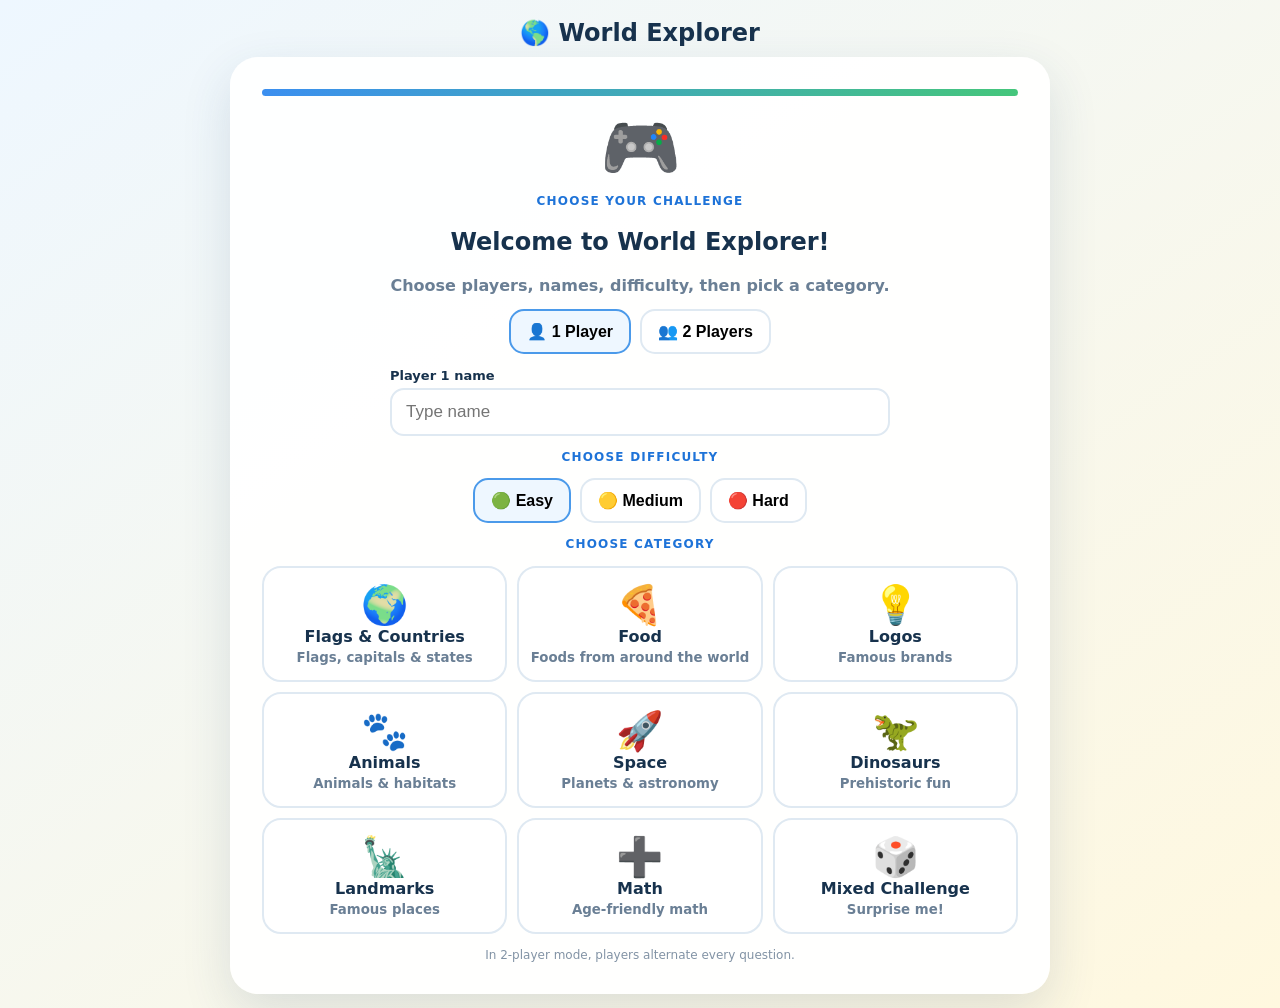
==== commit 4b910a5b: "Move live score below answers and compact two-player mobile layout" ====
--- a/index.html
+++ b/index.html
@@ -1 +1 @@
-<!doctype html><html lang="en"><head><meta charset="utf-8"><meta name="viewport" content="width=device-width,initial-scale=1,viewport-fit=cover"><title>World Explorer Quiz</title><style>:root{--ink:#17324d;--muted:#6a7f95;--blue:#1e73d8}*{box-sizing:border-box}body{margin:0;min-height:100vh;font-family:system-ui,-apple-system,Segoe UI,sans-serif;color:var(--ink);background:linear-gradient(145deg,#eef7ff,#fff8df);display:flex;justify-content:center;padding:16px}.app{width:min(820px,100%)}.top{display:flex;justify-content:space-between;gap:10px;align-items:center;margin:8px 0 14px}.brand{font-size:25px;font-weight:900}.stats{display:flex;gap:6px;flex-wrap:wrap;justify-content:flex-end}.pill{background:#fff;border:1px solid #dce8f3;border-radius:999px;padding:7px 10px;font-weight:800;font-size:12px}.pill.active{outline:3px solid #d8ebff}.card{background:#fffffff5;border-radius:28px;padding:clamp(18px,4vw,34px);text-align:center;box-shadow:0 18px 50px #22487024}.progress{height:8px;background:#e9f0f6;border-radius:99px;overflow:hidden;margin-bottom:18px}.progress div{height:100%;background:linear-gradient(90deg,#3b8ff0,#45c67b);transition:.3s}.eyebrow,.section-label{font-size:13px;text-transform:uppercase;letter-spacing:1.2px;font-weight:900;color:var(--blue);margin:10px 0}.sub{color:var(--muted);font-weight:650}.row{display:flex;gap:9px;justify-content:center;flex-wrap:wrap;margin:14px 0}.choice{border:2px solid #dfe9f2;background:white;border-radius:15px;padding:11px 16px;font-size:16px;font-weight:900;cursor:pointer}.choice.selected{border-color:#4b9aea;background:#eef7ff}.names{max-width:500px;margin:14px auto;display:grid;gap:9px}.name-row{text-align:left}.name-row label{display:block;font-size:13px;font-weight:900;margin-bottom:5px}.name-input{width:100%;border:2px solid #dfe9f2;border-radius:14px;padding:12px 14px;font-size:17px}.modes{display:grid;grid-template-columns:repeat(3,1fr);gap:10px;margin-top:15px}.mode{border:2px solid #dfe9f2;background:#fff;border-radius:19px;padding:15px 10px;cursor:pointer;color:var(--ink);font:inherit}.mode-icon{display:block;font-size:38px}.mode strong{display:block;font-size:16px}.mode small{display:block;color:var(--muted);font-weight:650;margin-top:4px}.turn-banner{display:block;width:fit-content;max-width:100%;margin:0 auto 10px;background:#e9f5ff;border:2px solid #78b7f1;color:#104f91;border-radius:18px;padding:10px 18px;font-size:clamp(19px,5vw,25px);font-weight:950}.question{font-size:clamp(27px,6vw,40px);line-height:1.1;margin:5px 0 8px}.visual{height:150px;display:flex;align-items:center;justify-content:center;margin:5px 0 18px}.flag{max-width:min(310px,82vw);max-height:145px;border-radius:14px;box-shadow:0 8px 22px #0002}.emoji{font-size:96px}.answers{display:grid;gap:10px;text-align:left}.answer{width:100%;border:2px solid #dfe9f2;background:#fff;border-radius:16px;padding:14px 16px;font-size:18px;font-weight:800;cursor:pointer}.answer.correct{border-color:#58c996;background:#ecfbf4}.answer.wrong{border-color:#f28f8f;background:#fff0f0}.feedback{min-height:48px;margin-top:13px;font-size:18px;font-weight:900}.menu{border:0;background:transparent;color:#61768d;font-weight:850;padding:12px}.hidden{display:none!important}.mini{font-size:12px;color:#8293a5;margin-top:14px}@media(max-width:620px){.top{align-items:flex-start}.brand{font-size:20px}.pill{padding:5px 7px;font-size:11px}.card{padding:17px 14px;border-radius:23px}.modes{grid-template-columns:1fr 1fr}.mode{padding:12px 8px}.mode-icon{font-size:32px}.mode strong{font-size:14px}.mode small{font-size:11px}.visual{height:135px}.emoji{font-size:82px}}</style></head><body><main class="app"><div class="top"><div class="brand">🌎 World Explorer</div><div id="stats" class="stats"></div></div><section class="card"><div class="progress"><div id="progress"></div></div><div id="welcome"><div style="font-size:65px">🎮</div><div class="eyebrow">Choose your challenge</div><h1>Welcome to World Explorer!</h1><p class="sub">Choose players, names, difficulty, then pick a category.</p><div class="row"><button id="one" class="choice selected">👤 1 Player</button><button id="two" class="choice">👥 2 Players</button></div><div class="names"><div class="name-row"><label>Player 1 name</label><input id="p1" class="name-input" maxlength="24" placeholder="Type name"></div><div id="p2row" class="name-row hidden"><label>Player 2 name</label><input id="p2" class="name-input" maxlength="24" placeholder="Type second name"></div></div><div class="section-label">Choose difficulty</div><div class="row"><button class="choice selected" data-level="easy">🟢 Easy</button><button class="choice" data-level="medium">🟡 Medium</button><button class="choice" data-level="hard">🔴 Hard</button></div><div class="section-label">Choose category</div><div class="modes"><button class="mode" data-mode="world"><span class="mode-icon">🌍</span><strong>Flags & Countries</strong><small>Flags, capitals & states</small></button><button class="mode" data-mode="food"><span class="mode-icon">🍕</span><strong>Food</strong><small>Foods from around the world</small></button><button class="mode" data-mode="logos"><span class="mode-icon">💡</span><strong>Logos</strong><small>Famous brands</small></button><button class="mode" data-mode="animals"><span class="mode-icon">🐾</span><strong>Animals</strong><small>Animals & habitats</small></button><button class="mode" data-mode="space"><span class="mode-icon">🚀</span><strong>Space</strong><small>Planets & astronomy</small></button><button class="mode" data-mode="dinos"><span class="mode-icon">🦖</span><strong>Dinosaurs</strong><small>Prehistoric fun</small></button><button class="mode" data-mode="landmarks"><span class="mode-icon">🗽</span><strong>Landmarks</strong><small>Famous places</small></button><button class="mode" data-mode="math"><span class="mode-icon">➕</span><strong>Math</strong><small>Age-friendly math</small></button><button class="mode" data-mode="mixed"><span class="mode-icon">🎲</span><strong>Mixed Challenge</strong><small>Surprise me!</small></button></div><div id="msg" class="mini">In 2-player mode, players alternate every question.</div></div><div id="game" class="hidden"><div id="turn" class="turn-banner"></div><div id="eyebrow" class="eyebrow"></div><h1 id="question" class="question"></h1><p id="hint" class="sub"></p><div class="visual"><img id="img" class="flag hidden" alt="Quiz image"><div id="emoji" class="emoji"></div></div><div id="answers" class="answers"></div><div id="feedback" class="feedback"></div><button id="menu" class="menu">← Change game</button></div></section></main><script>const $=x=>document.getElementById(x),shuffle=a=>[...a].sort(()=>Math.random()-.5);let pc=1,players=[],active=0,level='easy',mode='',round=0,answered=false,timer,currentCountry=null,worldPhase='flag';const countries=[['United States','Washington, D.C.','us',1],['Canada','Ottawa','ca',1],['Mexico','Mexico City','mx',1],['United Kingdom','London','gb',1],['France','Paris','fr',1],['Germany','Berlin','de',1],['Italy','Rome','it',1],['Spain','Madrid','es',1],['Japan','Tokyo','jp',1],['China','Beijing','cn',1],['India','New Delhi','in',1],['Israel','Jerusalem','il',1],['Brazil','Brasília','br',1],['Australia','Canberra','au',1],['Argentina','Buenos Aires','ar',2],['Greece','Athens','gr',2],['Ireland','Dublin',2],['Portugal','Lisbon','pt',2],['Netherlands','Amsterdam','nl',2],['Sweden','Stockholm','se',2],['Norway','Oslo','no',2],['Denmark','Copenhagen','dk',2],['Poland','Warsaw','pl',2],['South Korea','Seoul','kr',2],['Thailand','Bangkok','th',2],['Egypt','Cairo','eg',2],['Chile','Santiago','cl',2],['Peru','Lima','pe',2],['Finland','Helsinki','fi',3],['Iceland','Reykjavík','is',3],['Hungary','Budapest','hu',3],['Romania','Bucharest','ro',3],['Croatia','Zagreb','hr',3],['Czechia','Prague','cz',3],['Kenya','Nairobi','ke',3],['Nigeria','Abuja','ng',3],['Morocco','Rabat','ma',3],['Uruguay','Montevideo','uy',3]].map(x=>({country:x[0],capital:x[1],code:x[2],tier:x[3]}));const qa={animals:[['Which animal says “moo”?','Cow',['Lion','Duck'],1,'🐄'],['Which animal is the largest land animal?','Elephant',['Dog','Rabbit'],1,'🐘'],['Which animal has a very long neck?','Giraffe',['Tiger','Bear'],1,'🦒'],['Which animal lives in the Arctic?','Polar bear',['Camel','Gorilla'],2,'🐻‍❄️'],['Which mammal can truly fly?','Bat',['Penguin','Ostrich'],2,'🦇'],['What is the fastest land animal?','Cheetah',['Lion','Horse'],3,'🐆'],['Which animal is known for changing color?','Chameleon',['Zebra','Panda'],3,'🦎']],space:[['Which planet do we live on?','Earth',['Mars','Jupiter'],1,'🌍'],['What gives Earth light during the day?','The Sun',['The Moon','Saturn'],1,'☀️'],['Which planet is called the Red Planet?','Mars',['Venus','Neptune'],2,'🔴'],['Which is the largest planet?','Jupiter',['Mercury','Earth'],2,'🪐'],['Which planet is closest to the Sun?','Mercury',['Mars','Saturn'],3,'☀️'],['What galaxy is Earth in?','Milky Way',['Andromeda','Sombrero'],3,'🌌']],dinos:[['Which dinosaur had three horns?','Triceratops',['T. rex','Stegosaurus'],1,'🦕'],['Which famous dinosaur had huge teeth and tiny arms?','T. rex',['Brachiosaurus','Triceratops'],1,'🦖'],['Which dinosaur had plates along its back?','Stegosaurus',['Velociraptor','T. rex'],2,'🦕'],['Which dinosaur had a very long neck?','Brachiosaurus',['Ankylosaurus','Triceratops'],2,'🦕'],['Which dinosaur name means “swift thief”?','Velociraptor',['Stegosaurus','Diplodocus'],3,'🦖']],landmarks:[['Where is the Statue of Liberty?','New York City',['Paris','Rome'],1,'🗽'],['Where is the Eiffel Tower?','Paris',['London','Tokyo'],1,'🗼'],['The Great Pyramids are in which country?','Egypt',['Canada','Brazil'],1,'🔺'],['Big Ben is in which city?','London',['Madrid','Berlin'],2,'🕰️'],['The Colosseum is in which city?','Rome',['Athens','Dublin'],2,'🏛️'],['Machu Picchu is in which country?','Peru',['India','Italy'],3,'⛰️'],['Petra is in which country?','Jordan',['Japan','Mexico'],3,'🏜️']],logos:[['Which company makes the iPhone?','Apple',['Nike','Netflix'],1,'📱'],['Which brand uses a swoosh logo?','Nike',['Lego','Amazon'],1,'👟'],['Which company is famous for its search engine?','Google',['Adidas','Tesla'],1,'🔎'],['Which service is known for streaming movies and shows?','Netflix',['Nike','Lego'],2,'🎬'],['Which company makes Xbox?','Microsoft',['Apple','Spotify'],3,'🎮']],food:[['Which food is this?','Pizza',['Taco','Sushi'],1,'🍕'],['Which food is this?','Hamburger',['Pancake','Pretzel'],1,'🍔'],['Which food is this?','Sushi',['Donut','Hot Dog'],2,'🍣'],['Which food is this?','Croissant',['Taco','Waffle'],2,'🥐'],['Which food is this?','Avocado',['Broccoli','Pear'],3,'🥑']]};function tier(){return level==='easy'?1:level==='medium'?2:3}function stats(){let s=$('stats');s.innerHTML='';players.forEach((p,i)=>{let d=document.createElement('div');d.className='pill'+(i===active?' active':'');d.textContent=(i===active?'👉 ':'')+p.name+' ✅'+p.correct+' ❌'+p.wrong;s.appendChild(d)});if(players.length)$('turn').textContent=pc===2?'🎯 '+players[active].name+' — YOUR TURN!':'🎯 '+players[0].name}function setPC(n){pc=n;$('one').classList.toggle('selected',n===1);$('two').classList.toggle('selected',n===2);$('p2row').classList.toggle('hidden',n===1)}$('one').onclick=()=>setPC(1);$('two').onclick=()=>setPC(2);document.querySelectorAll('[data-level]').forEach(b=>b.onclick=()=>{level=b.dataset.level;document.querySelectorAll('[data-level]').forEach(x=>x.classList.toggle('selected',x===b))});function visual(v,isImg=false){$('img').classList.toggle('hidden',!isImg);$('emoji').classList.toggle('hidden',isImg);if(isImg)$('img').src=v;else $('emoji').textContent=v}function ask(cat){round++;$('progress').style.width=((round%10)||10)*10+'%';if(cat==='math')return askMath();if(cat==='world')return askWorld();let pool=(qa[cat]||qa.animals).filter(q=>q[3]<=tier()),q=pool[Math.floor(Math.random()*pool.length)];render(cat,q[0],q[1],[q[1],...q[2]],q[4])}function render(cat,q,correct,opts,v){answered=false;$('eyebrow').textContent=({animals:'🐾 Animals',space:'🚀 Space',dinos:'🦖 Dinosaurs',landmarks:'🗽 Landmarks',math:'➕ Math',logos:'💡 Logos',food:'🍕 Food',world:'🌍 Geography',mixed:'🎲 Mixed'}[cat]||'🎲 Challenge')+' · '+level.toUpperCase();$('question').textContent=q;$('hint').textContent='Choose the best answer.';visual(v||'❓');$('feedback').textContent='';$('answers').innerHTML='';stats();shuffle(opts).forEach((x,i)=>{let b=document.createElement('button');b.className='answer';b.textContent=String.fromCharCode(65+i)+'.  '+x;b.onclick=()=>choose(b,x,correct);$('answers').appendChild(b)})}function askMath(){let t=tier(),a,b,op,ans;if(t===1){a=1+Math.floor(Math.random()*10);b=1+Math.floor(Math.random()*9);op='+';ans=a+b}else if(t===2){a=2+Math.floor(Math.random()*11);b=2+Math.floor(Math.random()*10);op='×';ans=a*b}else{b=2+Math.floor(Math.random()*10);ans=2+Math.floor(Math.random()*12);a=b*ans;op='÷'}let opts=[String(ans),String(ans+(t===1?1:b)),String(Math.max(0,ans-(t===1?1:2)))];render('math',`What is ${a} ${op} ${b}?`,String(ans),opts,'🧮')}function askWorld(){let pool=countries.filter(c=>c.tier<=tier());if(!currentCountry||worldPhase==='new'){currentCountry=pool[Math.floor(Math.random()*pool.length)];worldPhase='flag'}let c=currentCountry;if(worldPhase==='flag'){let wrong=shuffle(pool.filter(x=>x.country!==c.country)).slice(0,2).map(x=>x.country);answered=false;$('eyebrow').textContent='🌍 FLAG · '+level.toUpperCase();$('question').textContent='Which country has this flag?';$('hint').textContent='Look carefully and choose.';visual('https://flagcdn.com/w320/'+c.code+'.png',true);$('feedback').textContent='';$('answers').innerHTML='';stats();shuffle([c.country,...wrong]).forEach((x,i)=>{let b=document.createElement('button');b.className='answer';b.textContent=String.fromCharCode(65+i)+'.  '+x;b.onclick=()=>choose(b,x,c.country);$('answers').appendChild(b)});worldPhase='capital'}else{let wrong=shuffle(pool.filter(x=>x.capital!==c.capital)).slice(0,2).map(x=>x.capital);render('world','What is the capital of '+c.country+'?',c.capital,[c.capital,...wrong],'🏛️');worldPhase='new'}}function choose(btn,picked,correct){if(answered)return;answered=true;document.querySelectorAll('.answer').forEach(b=>{b.disabled=true;if(b.textContent.includes(correct))b.classList.add('correct')});let p=players[active];if(picked===correct){p.correct++;btn.classList.add('correct');$('feedback').textContent='✅ Correct, '+p.name+'!';$('feedback').style.color='#16875b'}else{p.wrong++;btn.classList.add('wrong');$('feedback').textContent='❌ '+p.name+', the answer is '+correct+'.';$('feedback').style.color='#c13f3f'}stats();clearTimeout(timer);timer=setTimeout(next,1300)}function next(){if(pc===2)active=1-active;if(mode==='mixed'){let cats=['world','food','logos','animals','space','dinos','landmarks','math'];ask(cats[Math.floor(Math.random()*cats.length)])}else ask(mode)}function start(m){let a=$('p1').value.trim(),b=$('p2').value.trim();if(!a){$('msg').textContent='Please enter Player 1 name 🙂';return}if(pc===2&&!b){$('msg').textContent='Please enter Player 2 name 🙂';return}players=[{name:a,correct:0,wrong:0}];if(pc===2)players.push({name:b,correct:0,wrong:0});active=0;round=0;mode=m;worldPhase='new';$('welcome').classList.add('hidden');$('game').classList.remove('hidden');next()}document.querySelectorAll('.mode').forEach(b=>b.onclick=()=>start(b.dataset.mode));$('menu').onclick=()=>{clearTimeout(timer);$('game').classList.add('hidden');$('welcome').classList.remove('hidden');$('stats').innerHTML='';$('progress').style.width='0'};</script></body></html>+<!doctype html><html lang="en"><head><meta charset="utf-8"><meta name="viewport" content="width=device-width,initial-scale=1,viewport-fit=cover"><title>World Explorer Quiz</title><style>:root{--ink:#17324d;--muted:#6a7f95;--blue:#1e73d8}*{box-sizing:border-box}body{margin:0;min-height:100vh;font-family:system-ui,-apple-system,Segoe UI,sans-serif;color:var(--ink);background:linear-gradient(145deg,#eef7ff,#fff8df);display:flex;justify-content:center;padding:14px}.app{width:min(820px,100%)}.top{display:flex;justify-content:center;align-items:center;margin:5px 0 10px}.brand{font-size:24px;font-weight:900}.stats{display:flex;gap:7px;flex-wrap:wrap;justify-content:center}.scorebar{margin-top:6px;padding-top:9px;border-top:1px solid #dce8f3}.pill{background:#fff;border:1px solid #dce8f3;border-radius:999px;padding:7px 10px;font-weight:800;font-size:12px}.pill.active{outline:3px solid #d8ebff;background:#eef7ff}.card{background:#fffffff5;border-radius:28px;padding:clamp(16px,4vw,32px);text-align:center;box-shadow:0 18px 50px #22487024}.progress{height:7px;background:#e9f0f6;border-radius:99px;overflow:hidden;margin-bottom:14px}.progress div{height:100%;background:linear-gradient(90deg,#3b8ff0,#45c67b);transition:.3s}.eyebrow,.section-label{font-size:12px;text-transform:uppercase;letter-spacing:1.2px;font-weight:900;color:var(--blue);margin:8px 0}.sub{color:var(--muted);font-weight:650;margin:6px 0 10px}.row{display:flex;gap:9px;justify-content:center;flex-wrap:wrap;margin:14px 0}.choice{border:2px solid #dfe9f2;background:white;border-radius:15px;padding:11px 16px;font-size:16px;font-weight:900;cursor:pointer}.choice.selected{border-color:#4b9aea;background:#eef7ff}.names{max-width:500px;margin:14px auto;display:grid;gap:9px}.name-row{text-align:left}.name-row label{display:block;font-size:13px;font-weight:900;margin-bottom:5px}.name-input{width:100%;border:2px solid #dfe9f2;border-radius:14px;padding:12px 14px;font-size:17px}.modes{display:grid;grid-template-columns:repeat(3,1fr);gap:10px;margin-top:15px}.mode{border:2px solid #dfe9f2;background:#fff;border-radius:19px;padding:15px 10px;cursor:pointer;color:var(--ink);font:inherit}.mode-icon{display:block;font-size:38px}.mode strong{display:block;font-size:16px}.mode small{display:block;color:var(--muted);font-weight:650;margin-top:4px}.turn-banner{display:block;width:fit-content;max-width:100%;margin:0 auto 7px;background:#e9f5ff;border:2px solid #78b7f1;color:#104f91;border-radius:17px;padding:8px 16px;font-size:clamp(18px,4.5vw,24px);font-weight:950}.question{font-size:clamp(25px,5.7vw,38px);line-height:1.08;margin:3px 0 5px}.visual{height:135px;display:flex;align-items:center;justify-content:center;margin:2px 0 12px}.flag{max-width:min(300px,80vw);max-height:130px;border-radius:14px;box-shadow:0 8px 22px #0002}.emoji{font-size:88px}.answers{display:grid;gap:8px;text-align:left}.answer{width:100%;border:2px solid #dfe9f2;background:#fff;border-radius:15px;padding:12px 14px;font-size:17px;font-weight:800;cursor:pointer}.answer.correct{border-color:#58c996;background:#ecfbf4}.answer.wrong{border-color:#f28f8f;background:#fff0f0}.feedback{min-height:38px;margin-top:8px;font-size:16px;font-weight:900;display:flex;align-items:center;justify-content:center}.menu{border:0;background:transparent;color:#61768d;font-weight:850;padding:7px 10px}.hidden{display:none!important}.mini{font-size:12px;color:#8293a5;margin-top:14px}@media(max-width:620px){body{padding:8px}.top{margin:2px 0 6px}.brand{font-size:18px}.card{padding:10px 10px 9px;border-radius:20px}.progress{height:5px;margin-bottom:7px}.turn-banner{margin-bottom:5px;padding:6px 12px;font-size:17px;border-radius:14px}.eyebrow{font-size:10px;margin:4px 0}.question{font-size:clamp(21px,5.7vw,27px);margin:2px 0 3px}.sub{font-size:12px;margin:3px 0 5px}.visual{height:92px;margin:0 0 6px}.flag{max-height:90px;max-width:min(245px,76vw)}.emoji{font-size:64px}.answers{gap:6px}.answer{padding:9px 11px;font-size:15px;border-radius:12px}.feedback{min-height:30px;margin-top:5px;font-size:14px}.menu{padding:5px;font-size:12px}.scorebar{margin-top:2px;padding-top:6px}.pill{padding:5px 7px;font-size:11px}.modes{grid-template-columns:1fr 1fr}.mode{padding:12px 8px}.mode-icon{font-size:32px}.mode strong{font-size:14px}.mode small{font-size:11px}}</style></head><body><main class="app"><div class="top"><div class="brand">🌎 World Explorer</div></div><section class="card"><div class="progress"><div id="progress"></div></div><div id="welcome"><div style="font-size:65px">🎮</div><div class="eyebrow">Choose your challenge</div><h1>Welcome to World Explorer!</h1><p class="sub">Choose players, names, difficulty, then pick a category.</p><div class="row"><button id="one" class="choice selected">👤 1 Player</button><button id="two" class="choice">👥 2 Players</button></div><div class="names"><div class="name-row"><label>Player 1 name</label><input id="p1" class="name-input" maxlength="24" placeholder="Type name"></div><div id="p2row" class="name-row hidden"><label>Player 2 name</label><input id="p2" class="name-input" maxlength="24" placeholder="Type second name"></div></div><div class="section-label">Choose difficulty</div><div class="row"><button class="choice selected" data-level="easy">🟢 Easy</button><button class="choice" data-level="medium">🟡 Medium</button><button class="choice" data-level="hard">🔴 Hard</button></div><div class="section-label">Choose category</div><div class="modes"><button class="mode" data-mode="world"><span class="mode-icon">🌍</span><strong>Flags & Countries</strong><small>Flags, capitals & states</small></button><button class="mode" data-mode="food"><span class="mode-icon">🍕</span><strong>Food</strong><small>Foods from around the world</small></button><button class="mode" data-mode="logos"><span class="mode-icon">💡</span><strong>Logos</strong><small>Famous brands</small></button><button class="mode" data-mode="animals"><span class="mode-icon">🐾</span><strong>Animals</strong><small>Animals & habitats</small></button><button class="mode" data-mode="space"><span class="mode-icon">🚀</span><strong>Space</strong><small>Planets & astronomy</small></button><button class="mode" data-mode="dinos"><span class="mode-icon">🦖</span><strong>Dinosaurs</strong><small>Prehistoric fun</small></button><button class="mode" data-mode="landmarks"><span class="mode-icon">🗽</span><strong>Landmarks</strong><small>Famous places</small></button><button class="mode" data-mode="math"><span class="mode-icon">➕</span><strong>Math</strong><small>Age-friendly math</small></button><button class="mode" data-mode="mixed"><span class="mode-icon">🎲</span><strong>Mixed Challenge</strong><small>Surprise me!</small></button></div><div id="msg" class="mini">In 2-player mode, players alternate every question.</div></div><div id="game" class="hidden"><div id="turn" class="turn-banner"></div><div id="eyebrow" class="eyebrow"></div><h1 id="question" class="question"></h1><p id="hint" class="sub"></p><div class="visual"><img id="img" class="flag hidden" alt="Quiz image"><div id="emoji" class="emoji"></div></div><div id="answers" class="answers"></div><div id="feedback" class="feedback"></div><button id="menu" class="menu">← Change game</button><div id="stats" class="stats scorebar"></div></div></section></main><script>const $=x=>document.getElementById(x),shuffle=a=>[...a].sort(()=>Math.random()-.5);let pc=1,players=[],active=0,level='easy',mode='',round=0,answered=false,timer,currentCountry=null,worldPhase='flag';const countries=[['United States','Washington, D.C.','us',1],['Canada','Ottawa','ca',1],['Mexico','Mexico City','mx',1],['United Kingdom','London','gb',1],['France','Paris','fr',1],['Germany','Berlin','de',1],['Italy','Rome','it',1],['Spain','Madrid','es',1],['Japan','Tokyo','jp',1],['China','Beijing','cn',1],['India','New Delhi','in',1],['Israel','Jerusalem','il',1],['Brazil','Brasília','br',1],['Australia','Canberra','au',1],['Argentina','Buenos Aires','ar',2],['Greece','Athens','gr',2],['Ireland','Dublin','ie',2],['Portugal','Lisbon','pt',2],['Netherlands','Amsterdam','nl',2],['Sweden','Stockholm','se',2],['Norway','Oslo','no',2],['Denmark','Copenhagen','dk',2],['Poland','Warsaw','pl',2],['South Korea','Seoul','kr',2],['Thailand','Bangkok','th',2],['Egypt','Cairo','eg',2],['Chile','Santiago','cl',2],['Peru','Lima','pe',2],['Finland','Helsinki','fi',3],['Iceland','Reykjavík','is',3],['Hungary','Budapest','hu',3],['Romania','Bucharest','ro',3],['Croatia','Zagreb','hr',3],['Czechia','Prague','cz',3],['Kenya','Nairobi','ke',3],['Nigeria','Abuja','ng',3],['Morocco','Rabat','ma',3],['Uruguay','Montevideo','uy',3]].map(x=>({country:x[0],capital:x[1],code:x[2],tier:x[3]}));const qa={animals:[['Which animal says “moo”?','Cow',['Lion','Duck'],1,'🐄'],['Which animal is the largest land animal?','Elephant',['Dog','Rabbit'],1,'🐘'],['Which animal has a very long neck?','Giraffe',['Tiger','Bear'],1,'🦒'],['Which animal lives in the Arctic?','Polar bear',['Camel','Gorilla'],2,'🐻‍❄️'],['Which mammal can truly fly?','Bat',['Penguin','Ostrich'],2,'🦇'],['What is the fastest land animal?','Cheetah',['Lion','Horse'],3,'🐆'],['Which animal is known for changing color?','Chameleon',['Zebra','Panda'],3,'🦎']],space:[['Which planet do we live on?','Earth',['Mars','Jupiter'],1,'🌍'],['What gives Earth light during the day?','The Sun',['The Moon','Saturn'],1,'☀️'],['Which planet is called the Red Planet?','Mars',['Venus','Neptune'],2,'🔴'],['Which is the largest planet?','Jupiter',['Mercury','Earth'],2,'🪐'],['Which planet is closest to the Sun?','Mercury',['Mars','Saturn'],3,'☀️'],['What galaxy is Earth in?','Milky Way',['Andromeda','Sombrero'],3,'🌌']],dinos:[['Which dinosaur had three horns?','Triceratops',['T. rex','Stegosaurus'],1,'🦕'],['Which famous dinosaur had huge teeth and tiny arms?','T. rex',['Brachiosaurus','Triceratops'],1,'🦖'],['Which dinosaur had plates along its back?','Stegosaurus',['Velociraptor','T. rex'],2,'🦕'],['Which dinosaur had a very long neck?','Brachiosaurus',['Ankylosaurus','Triceratops'],2,'🦕'],['Which dinosaur name means “swift thief”?','Velociraptor',['Stegosaurus','Diplodocus'],3,'🦖']],landmarks:[['Where is the Statue of Liberty?','New York City',['Paris','Rome'],1,'🗽'],['Where is the Eiffel Tower?','Paris',['London','Tokyo'],1,'🗼'],['The Great Pyramids are in which country?','Egypt',['Canada','Brazil'],1,'🔺'],['Big Ben is in which city?','London',['Madrid','Berlin'],2,'🕰️'],['The Colosseum is in which city?','Rome',['Athens','Dublin'],2,'🏛️'],['Machu Picchu is in which country?','Peru',['India','Italy'],3,'⛰️'],['Petra is in which country?','Jordan',['Japan','Mexico'],3,'🏜️']],logos:[['Which company makes the iPhone?','Apple',['Nike','Netflix'],1,'📱'],['Which brand uses a swoosh logo?','Nike',['Lego','Amazon'],1,'👟'],['Which company is famous for its search engine?','Google',['Adidas','Tesla'],1,'🔎'],['Which service is known for streaming movies and shows?','Netflix',['Nike','Lego'],2,'🎬'],['Which company makes Xbox?','Microsoft',['Apple','Spotify'],3,'🎮']],food:[['Which food is this?','Pizza',['Taco','Sushi'],1,'🍕'],['Which food is this?','Hamburger',['Pancake','Pretzel'],1,'🍔'],['Which food is this?','Sushi',['Donut','Hot Dog'],2,'🍣'],['Which food is this?','Croissant',['Taco','Waffle'],2,'🥐'],['Which food is this?','Avocado',['Broccoli','Pear'],3,'🥑']]};function tier(){return level==='easy'?1:level==='medium'?2:3}function stats(){let s=$('stats');s.innerHTML='';players.forEach((p,i)=>{let d=document.createElement('div');d.className='pill'+(i===active?' active':'');d.textContent=(i===active?'👉 ':'')+p.name+' ✅'+p.correct+' ❌'+p.wrong;s.appendChild(d)});if(players.length)$('turn').textContent=pc===2?'🎯 '+players[active].name+' — YOUR TURN!':'🎯 '+players[0].name}function setPC(n){pc=n;$('one').classList.toggle('selected',n===1);$('two').classList.toggle('selected',n===2);$('p2row').classList.toggle('hidden',n===1)}$('one').onclick=()=>setPC(1);$('two').onclick=()=>setPC(2);document.querySelectorAll('[data-level]').forEach(b=>b.onclick=()=>{level=b.dataset.level;document.querySelectorAll('[data-level]').forEach(x=>x.classList.toggle('selected',x===b))});function visual(v,isImg=false){$('img').classList.toggle('hidden',!isImg);$('emoji').classList.toggle('hidden',isImg);if(isImg)$('img').src=v;else $('emoji').textContent=v}function ask(cat){round++;$('progress').style.width=((round%10)||10)*10+'%';if(cat==='math')return askMath();if(cat==='world')return askWorld();let pool=(qa[cat]||qa.animals).filter(q=>q[3]<=tier()),q=pool[Math.floor(Math.random()*pool.length)];render(cat,q[0],q[1],[q[1],...q[2]],q[4])}function render(cat,q,correct,opts,v){answered=false;$('eyebrow').textContent=({animals:'🐾 Animals',space:'🚀 Space',dinos:'🦖 Dinosaurs',landmarks:'🗽 Landmarks',math:'➕ Math',logos:'💡 Logos',food:'🍕 Food',world:'🌍 Geography',mixed:'🎲 Mixed'}[cat]||'🎲 Challenge')+' · '+level.toUpperCase();$('question').textContent=q;$('hint').textContent='Choose the best answer.';visual(v||'❓');$('feedback').textContent='';$('answers').innerHTML='';stats();shuffle(opts).forEach((x,i)=>{let b=document.createElement('button');b.className='answer';b.textContent=String.fromCharCode(65+i)+'.  '+x;b.onclick=()=>choose(b,x,correct);$('answers').appendChild(b)})}function askMath(){let t=tier(),a,b,op,ans;if(t===1){a=1+Math.floor(Math.random()*10);b=1+Math.floor(Math.random()*9);op='+';ans=a+b}else if(t===2){a=2+Math.floor(Math.random()*11);b=2+Math.floor(Math.random()*10);op='×';ans=a*b}else{b=2+Math.floor(Math.random()*10);ans=2+Math.floor(Math.random()*12);a=b*ans;op='÷'}let opts=[String(ans),String(ans+(t===1?1:b)),String(Math.max(0,ans-(t===1?1:2)))];render('math',`What is ${a} ${op} ${b}?`,String(ans),opts,'🧮')}function askWorld(){let pool=countries.filter(c=>c.tier<=tier());if(!currentCountry||worldPhase==='new'){currentCountry=pool[Math.floor(Math.random()*pool.length)];worldPhase='flag'}let c=currentCountry;if(worldPhase==='flag'){let wrong=shuffle(pool.filter(x=>x.country!==c.country)).slice(0,2).map(x=>x.country);answered=false;$('eyebrow').textContent='🌍 FLAG · '+level.toUpperCase();$('question').textContent='Which country has this flag?';$('hint').textContent='Look carefully and choose.';visual('https://flagcdn.com/w320/'+c.code+'.png',true);$('feedback').textContent='';$('answers').innerHTML='';stats();shuffle([c.country,...wrong]).forEach((x,i)=>{let b=document.createElement('button');b.className='answer';b.textContent=String.fromCharCode(65+i)+'.  '+x;b.onclick=()=>choose(b,x,c.country);$('answers').appendChild(b)});worldPhase='capital'}else{let wrong=shuffle(pool.filter(x=>x.capital!==c.capital)).slice(0,2).map(x=>x.capital);render('world','What is the capital of '+c.country+'?',c.capital,[c.capital,...wrong],'🏛️');worldPhase='new'}}function choose(btn,picked,correct){if(answered)return;answered=true;document.querySelectorAll('.answer').forEach(b=>{b.disabled=true;if(b.textContent.includes(correct))b.classList.add('correct')});let p=players[active];if(picked===correct){p.correct++;btn.classList.add('correct');$('feedback').textContent='✅ Correct, '+p.name+'!';$('feedback').style.color='#16875b'}else{p.wrong++;btn.classList.add('wrong');$('feedback').textContent='❌ '+p.name+', the answer is '+correct+'.';$('feedback').style.color='#c13f3f'}stats();clearTimeout(timer);timer=setTimeout(next,1300)}function next(){if(pc===2)active=1-active;if(mode==='mixed'){let cats=['world','food','logos','animals','space','dinos','landmarks','math'];ask(cats[Math.floor(Math.random()*cats.length)])}else ask(mode)}function start(m){let a=$('p1').value.trim(),b=$('p2').value.trim();if(!a){$('msg').textContent='Please enter Player 1 name 🙂';return}if(pc===2&&!b){$('msg').textContent='Please enter Player 2 name 🙂';return}players=[{name:a,correct:0,wrong:0}];if(pc===2)players.push({name:b,correct:0,wrong:0});active=0;round=0;mode=m;worldPhase='new';$('welcome').classList.add('hidden');$('game').classList.remove('hidden');next()}document.querySelectorAll('.mode').forEach(b=>b.onclick=()=>start(b.dataset.mode));$('menu').onclick=()=>{clearTimeout(timer);$('game').classList.add('hidden');$('welcome').classList.remove('hidden');$('stats').innerHTML='';$('progress').style.width='0'};</script></body></html>
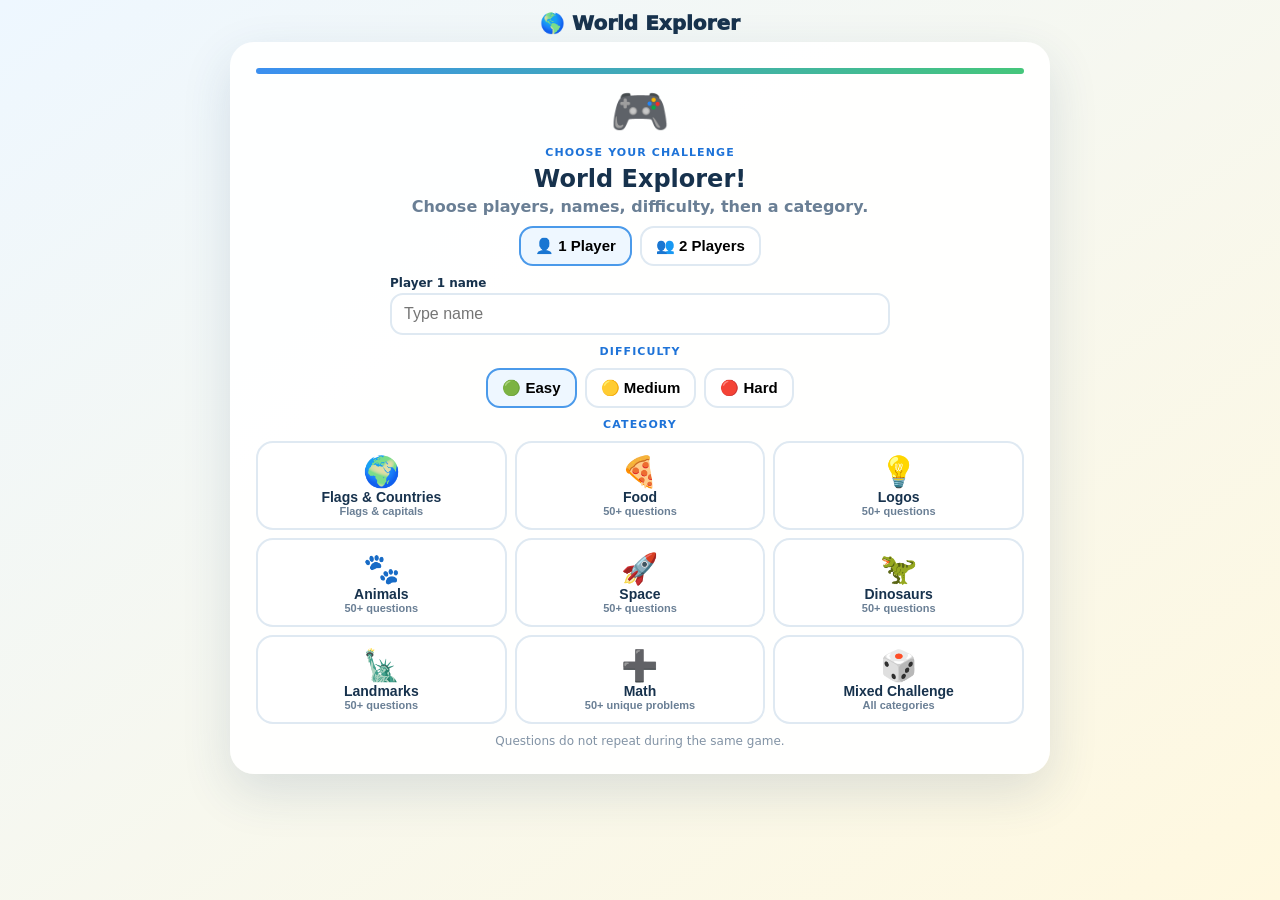
==== commit 608511eb: "Expand all quiz categories to 50+ and prevent in-game repeats" ====
--- a/index.html
+++ b/index.html
@@ -1 +1 @@
-<!doctype html><html lang="en"><head><meta charset="utf-8"><meta name="viewport" content="width=device-width,initial-scale=1,viewport-fit=cover"><title>World Explorer Quiz</title><style>:root{--ink:#17324d;--muted:#6a7f95;--blue:#1e73d8}*{box-sizing:border-box}body{margin:0;min-height:100vh;font-family:system-ui,-apple-system,Segoe UI,sans-serif;color:var(--ink);background:linear-gradient(145deg,#eef7ff,#fff8df);display:flex;justify-content:center;padding:14px}.app{width:min(820px,100%)}.top{display:flex;justify-content:center;align-items:center;margin:5px 0 10px}.brand{font-size:24px;font-weight:900}.stats{display:flex;gap:7px;flex-wrap:wrap;justify-content:center}.scorebar{margin-top:6px;padding-top:9px;border-top:1px solid #dce8f3}.pill{background:#fff;border:1px solid #dce8f3;border-radius:999px;padding:7px 10px;font-weight:800;font-size:12px}.pill.active{outline:3px solid #d8ebff;background:#eef7ff}.card{background:#fffffff5;border-radius:28px;padding:clamp(16px,4vw,32px);text-align:center;box-shadow:0 18px 50px #22487024}.progress{height:7px;background:#e9f0f6;border-radius:99px;overflow:hidden;margin-bottom:14px}.progress div{height:100%;background:linear-gradient(90deg,#3b8ff0,#45c67b);transition:.3s}.eyebrow,.section-label{font-size:12px;text-transform:uppercase;letter-spacing:1.2px;font-weight:900;color:var(--blue);margin:8px 0}.sub{color:var(--muted);font-weight:650;margin:6px 0 10px}.row{display:flex;gap:9px;justify-content:center;flex-wrap:wrap;margin:14px 0}.choice{border:2px solid #dfe9f2;background:white;border-radius:15px;padding:11px 16px;font-size:16px;font-weight:900;cursor:pointer}.choice.selected{border-color:#4b9aea;background:#eef7ff}.names{max-width:500px;margin:14px auto;display:grid;gap:9px}.name-row{text-align:left}.name-row label{display:block;font-size:13px;font-weight:900;margin-bottom:5px}.name-input{width:100%;border:2px solid #dfe9f2;border-radius:14px;padding:12px 14px;font-size:17px}.modes{display:grid;grid-template-columns:repeat(3,1fr);gap:10px;margin-top:15px}.mode{border:2px solid #dfe9f2;background:#fff;border-radius:19px;padding:15px 10px;cursor:pointer;color:var(--ink);font:inherit}.mode-icon{display:block;font-size:38px}.mode strong{display:block;font-size:16px}.mode small{display:block;color:var(--muted);font-weight:650;margin-top:4px}.turn-banner{display:block;width:fit-content;max-width:100%;margin:0 auto 7px;background:#e9f5ff;border:2px solid #78b7f1;color:#104f91;border-radius:17px;padding:8px 16px;font-size:clamp(18px,4.5vw,24px);font-weight:950}.question{font-size:clamp(25px,5.7vw,38px);line-height:1.08;margin:3px 0 5px}.visual{height:135px;display:flex;align-items:center;justify-content:center;margin:2px 0 12px}.flag{max-width:min(300px,80vw);max-height:130px;border-radius:14px;box-shadow:0 8px 22px #0002}.emoji{font-size:88px}.answers{display:grid;gap:8px;text-align:left}.answer{width:100%;border:2px solid #dfe9f2;background:#fff;border-radius:15px;padding:12px 14px;font-size:17px;font-weight:800;cursor:pointer}.answer.correct{border-color:#58c996;background:#ecfbf4}.answer.wrong{border-color:#f28f8f;background:#fff0f0}.feedback{min-height:38px;margin-top:8px;font-size:16px;font-weight:900;display:flex;align-items:center;justify-content:center}.menu{border:0;background:transparent;color:#61768d;font-weight:850;padding:7px 10px}.hidden{display:none!important}.mini{font-size:12px;color:#8293a5;margin-top:14px}@media(max-width:620px){body{padding:8px}.top{margin:2px 0 6px}.brand{font-size:18px}.card{padding:10px 10px 9px;border-radius:20px}.progress{height:5px;margin-bottom:7px}.turn-banner{margin-bottom:5px;padding:6px 12px;font-size:17px;border-radius:14px}.eyebrow{font-size:10px;margin:4px 0}.question{font-size:clamp(21px,5.7vw,27px);margin:2px 0 3px}.sub{font-size:12px;margin:3px 0 5px}.visual{height:92px;margin:0 0 6px}.flag{max-height:90px;max-width:min(245px,76vw)}.emoji{font-size:64px}.answers{gap:6px}.answer{padding:9px 11px;font-size:15px;border-radius:12px}.feedback{min-height:30px;margin-top:5px;font-size:14px}.menu{padding:5px;font-size:12px}.scorebar{margin-top:2px;padding-top:6px}.pill{padding:5px 7px;font-size:11px}.modes{grid-template-columns:1fr 1fr}.mode{padding:12px 8px}.mode-icon{font-size:32px}.mode strong{font-size:14px}.mode small{font-size:11px}}</style></head><body><main class="app"><div class="top"><div class="brand">🌎 World Explorer</div></div><section class="card"><div class="progress"><div id="progress"></div></div><div id="welcome"><div style="font-size:65px">🎮</div><div class="eyebrow">Choose your challenge</div><h1>Welcome to World Explorer!</h1><p class="sub">Choose players, names, difficulty, then pick a category.</p><div class="row"><button id="one" class="choice selected">👤 1 Player</button><button id="two" class="choice">👥 2 Players</button></div><div class="names"><div class="name-row"><label>Player 1 name</label><input id="p1" class="name-input" maxlength="24" placeholder="Type name"></div><div id="p2row" class="name-row hidden"><label>Player 2 name</label><input id="p2" class="name-input" maxlength="24" placeholder="Type second name"></div></div><div class="section-label">Choose difficulty</div><div class="row"><button class="choice selected" data-level="easy">🟢 Easy</button><button class="choice" data-level="medium">🟡 Medium</button><button class="choice" data-level="hard">🔴 Hard</button></div><div class="section-label">Choose category</div><div class="modes"><button class="mode" data-mode="world"><span class="mode-icon">🌍</span><strong>Flags & Countries</strong><small>Flags, capitals & states</small></button><button class="mode" data-mode="food"><span class="mode-icon">🍕</span><strong>Food</strong><small>Foods from around the world</small></button><button class="mode" data-mode="logos"><span class="mode-icon">💡</span><strong>Logos</strong><small>Famous brands</small></button><button class="mode" data-mode="animals"><span class="mode-icon">🐾</span><strong>Animals</strong><small>Animals & habitats</small></button><button class="mode" data-mode="space"><span class="mode-icon">🚀</span><strong>Space</strong><small>Planets & astronomy</small></button><button class="mode" data-mode="dinos"><span class="mode-icon">🦖</span><strong>Dinosaurs</strong><small>Prehistoric fun</small></button><button class="mode" data-mode="landmarks"><span class="mode-icon">🗽</span><strong>Landmarks</strong><small>Famous places</small></button><button class="mode" data-mode="math"><span class="mode-icon">➕</span><strong>Math</strong><small>Age-friendly math</small></button><button class="mode" data-mode="mixed"><span class="mode-icon">🎲</span><strong>Mixed Challenge</strong><small>Surprise me!</small></button></div><div id="msg" class="mini">In 2-player mode, players alternate every question.</div></div><div id="game" class="hidden"><div id="turn" class="turn-banner"></div><div id="eyebrow" class="eyebrow"></div><h1 id="question" class="question"></h1><p id="hint" class="sub"></p><div class="visual"><img id="img" class="flag hidden" alt="Quiz image"><div id="emoji" class="emoji"></div></div><div id="answers" class="answers"></div><div id="feedback" class="feedback"></div><button id="menu" class="menu">← Change game</button><div id="stats" class="stats scorebar"></div></div></section></main><script>const $=x=>document.getElementById(x),shuffle=a=>[...a].sort(()=>Math.random()-.5);let pc=1,players=[],active=0,level='easy',mode='',round=0,answered=false,timer,currentCountry=null,worldPhase='flag';const countries=[['United States','Washington, D.C.','us',1],['Canada','Ottawa','ca',1],['Mexico','Mexico City','mx',1],['United Kingdom','London','gb',1],['France','Paris','fr',1],['Germany','Berlin','de',1],['Italy','Rome','it',1],['Spain','Madrid','es',1],['Japan','Tokyo','jp',1],['China','Beijing','cn',1],['India','New Delhi','in',1],['Israel','Jerusalem','il',1],['Brazil','Brasília','br',1],['Australia','Canberra','au',1],['Argentina','Buenos Aires','ar',2],['Greece','Athens','gr',2],['Ireland','Dublin','ie',2],['Portugal','Lisbon','pt',2],['Netherlands','Amsterdam','nl',2],['Sweden','Stockholm','se',2],['Norway','Oslo','no',2],['Denmark','Copenhagen','dk',2],['Poland','Warsaw','pl',2],['South Korea','Seoul','kr',2],['Thailand','Bangkok','th',2],['Egypt','Cairo','eg',2],['Chile','Santiago','cl',2],['Peru','Lima','pe',2],['Finland','Helsinki','fi',3],['Iceland','Reykjavík','is',3],['Hungary','Budapest','hu',3],['Romania','Bucharest','ro',3],['Croatia','Zagreb','hr',3],['Czechia','Prague','cz',3],['Kenya','Nairobi','ke',3],['Nigeria','Abuja','ng',3],['Morocco','Rabat','ma',3],['Uruguay','Montevideo','uy',3]].map(x=>({country:x[0],capital:x[1],code:x[2],tier:x[3]}));const qa={animals:[['Which animal says “moo”?','Cow',['Lion','Duck'],1,'🐄'],['Which animal is the largest land animal?','Elephant',['Dog','Rabbit'],1,'🐘'],['Which animal has a very long neck?','Giraffe',['Tiger','Bear'],1,'🦒'],['Which animal lives in the Arctic?','Polar bear',['Camel','Gorilla'],2,'🐻‍❄️'],['Which mammal can truly fly?','Bat',['Penguin','Ostrich'],2,'🦇'],['What is the fastest land animal?','Cheetah',['Lion','Horse'],3,'🐆'],['Which animal is known for changing color?','Chameleon',['Zebra','Panda'],3,'🦎']],space:[['Which planet do we live on?','Earth',['Mars','Jupiter'],1,'🌍'],['What gives Earth light during the day?','The Sun',['The Moon','Saturn'],1,'☀️'],['Which planet is called the Red Planet?','Mars',['Venus','Neptune'],2,'🔴'],['Which is the largest planet?','Jupiter',['Mercury','Earth'],2,'🪐'],['Which planet is closest to the Sun?','Mercury',['Mars','Saturn'],3,'☀️'],['What galaxy is Earth in?','Milky Way',['Andromeda','Sombrero'],3,'🌌']],dinos:[['Which dinosaur had three horns?','Triceratops',['T. rex','Stegosaurus'],1,'🦕'],['Which famous dinosaur had huge teeth and tiny arms?','T. rex',['Brachiosaurus','Triceratops'],1,'🦖'],['Which dinosaur had plates along its back?','Stegosaurus',['Velociraptor','T. rex'],2,'🦕'],['Which dinosaur had a very long neck?','Brachiosaurus',['Ankylosaurus','Triceratops'],2,'🦕'],['Which dinosaur name means “swift thief”?','Velociraptor',['Stegosaurus','Diplodocus'],3,'🦖']],landmarks:[['Where is the Statue of Liberty?','New York City',['Paris','Rome'],1,'🗽'],['Where is the Eiffel Tower?','Paris',['London','Tokyo'],1,'🗼'],['The Great Pyramids are in which country?','Egypt',['Canada','Brazil'],1,'🔺'],['Big Ben is in which city?','London',['Madrid','Berlin'],2,'🕰️'],['The Colosseum is in which city?','Rome',['Athens','Dublin'],2,'🏛️'],['Machu Picchu is in which country?','Peru',['India','Italy'],3,'⛰️'],['Petra is in which country?','Jordan',['Japan','Mexico'],3,'🏜️']],logos:[['Which company makes the iPhone?','Apple',['Nike','Netflix'],1,'📱'],['Which brand uses a swoosh logo?','Nike',['Lego','Amazon'],1,'👟'],['Which company is famous for its search engine?','Google',['Adidas','Tesla'],1,'🔎'],['Which service is known for streaming movies and shows?','Netflix',['Nike','Lego'],2,'🎬'],['Which company makes Xbox?','Microsoft',['Apple','Spotify'],3,'🎮']],food:[['Which food is this?','Pizza',['Taco','Sushi'],1,'🍕'],['Which food is this?','Hamburger',['Pancake','Pretzel'],1,'🍔'],['Which food is this?','Sushi',['Donut','Hot Dog'],2,'🍣'],['Which food is this?','Croissant',['Taco','Waffle'],2,'🥐'],['Which food is this?','Avocado',['Broccoli','Pear'],3,'🥑']]};function tier(){return level==='easy'?1:level==='medium'?2:3}function stats(){let s=$('stats');s.innerHTML='';players.forEach((p,i)=>{let d=document.createElement('div');d.className='pill'+(i===active?' active':'');d.textContent=(i===active?'👉 ':'')+p.name+' ✅'+p.correct+' ❌'+p.wrong;s.appendChild(d)});if(players.length)$('turn').textContent=pc===2?'🎯 '+players[active].name+' — YOUR TURN!':'🎯 '+players[0].name}function setPC(n){pc=n;$('one').classList.toggle('selected',n===1);$('two').classList.toggle('selected',n===2);$('p2row').classList.toggle('hidden',n===1)}$('one').onclick=()=>setPC(1);$('two').onclick=()=>setPC(2);document.querySelectorAll('[data-level]').forEach(b=>b.onclick=()=>{level=b.dataset.level;document.querySelectorAll('[data-level]').forEach(x=>x.classList.toggle('selected',x===b))});function visual(v,isImg=false){$('img').classList.toggle('hidden',!isImg);$('emoji').classList.toggle('hidden',isImg);if(isImg)$('img').src=v;else $('emoji').textContent=v}function ask(cat){round++;$('progress').style.width=((round%10)||10)*10+'%';if(cat==='math')return askMath();if(cat==='world')return askWorld();let pool=(qa[cat]||qa.animals).filter(q=>q[3]<=tier()),q=pool[Math.floor(Math.random()*pool.length)];render(cat,q[0],q[1],[q[1],...q[2]],q[4])}function render(cat,q,correct,opts,v){answered=false;$('eyebrow').textContent=({animals:'🐾 Animals',space:'🚀 Space',dinos:'🦖 Dinosaurs',landmarks:'🗽 Landmarks',math:'➕ Math',logos:'💡 Logos',food:'🍕 Food',world:'🌍 Geography',mixed:'🎲 Mixed'}[cat]||'🎲 Challenge')+' · '+level.toUpperCase();$('question').textContent=q;$('hint').textContent='Choose the best answer.';visual(v||'❓');$('feedback').textContent='';$('answers').innerHTML='';stats();shuffle(opts).forEach((x,i)=>{let b=document.createElement('button');b.className='answer';b.textContent=String.fromCharCode(65+i)+'.  '+x;b.onclick=()=>choose(b,x,correct);$('answers').appendChild(b)})}function askMath(){let t=tier(),a,b,op,ans;if(t===1){a=1+Math.floor(Math.random()*10);b=1+Math.floor(Math.random()*9);op='+';ans=a+b}else if(t===2){a=2+Math.floor(Math.random()*11);b=2+Math.floor(Math.random()*10);op='×';ans=a*b}else{b=2+Math.floor(Math.random()*10);ans=2+Math.floor(Math.random()*12);a=b*ans;op='÷'}let opts=[String(ans),String(ans+(t===1?1:b)),String(Math.max(0,ans-(t===1?1:2)))];render('math',`What is ${a} ${op} ${b}?`,String(ans),opts,'🧮')}function askWorld(){let pool=countries.filter(c=>c.tier<=tier());if(!currentCountry||worldPhase==='new'){currentCountry=pool[Math.floor(Math.random()*pool.length)];worldPhase='flag'}let c=currentCountry;if(worldPhase==='flag'){let wrong=shuffle(pool.filter(x=>x.country!==c.country)).slice(0,2).map(x=>x.country);answered=false;$('eyebrow').textContent='🌍 FLAG · '+level.toUpperCase();$('question').textContent='Which country has this flag?';$('hint').textContent='Look carefully and choose.';visual('https://flagcdn.com/w320/'+c.code+'.png',true);$('feedback').textContent='';$('answers').innerHTML='';stats();shuffle([c.country,...wrong]).forEach((x,i)=>{let b=document.createElement('button');b.className='answer';b.textContent=String.fromCharCode(65+i)+'.  '+x;b.onclick=()=>choose(b,x,c.country);$('answers').appendChild(b)});worldPhase='capital'}else{let wrong=shuffle(pool.filter(x=>x.capital!==c.capital)).slice(0,2).map(x=>x.capital);render('world','What is the capital of '+c.country+'?',c.capital,[c.capital,...wrong],'🏛️');worldPhase='new'}}function choose(btn,picked,correct){if(answered)return;answered=true;document.querySelectorAll('.answer').forEach(b=>{b.disabled=true;if(b.textContent.includes(correct))b.classList.add('correct')});let p=players[active];if(picked===correct){p.correct++;btn.classList.add('correct');$('feedback').textContent='✅ Correct, '+p.name+'!';$('feedback').style.color='#16875b'}else{p.wrong++;btn.classList.add('wrong');$('feedback').textContent='❌ '+p.name+', the answer is '+correct+'.';$('feedback').style.color='#c13f3f'}stats();clearTimeout(timer);timer=setTimeout(next,1300)}function next(){if(pc===2)active=1-active;if(mode==='mixed'){let cats=['world','food','logos','animals','space','dinos','landmarks','math'];ask(cats[Math.floor(Math.random()*cats.length)])}else ask(mode)}function start(m){let a=$('p1').value.trim(),b=$('p2').value.trim();if(!a){$('msg').textContent='Please enter Player 1 name 🙂';return}if(pc===2&&!b){$('msg').textContent='Please enter Player 2 name 🙂';return}players=[{name:a,correct:0,wrong:0}];if(pc===2)players.push({name:b,correct:0,wrong:0});active=0;round=0;mode=m;worldPhase='new';$('welcome').classList.add('hidden');$('game').classList.remove('hidden');next()}document.querySelectorAll('.mode').forEach(b=>b.onclick=()=>start(b.dataset.mode));$('menu').onclick=()=>{clearTimeout(timer);$('game').classList.add('hidden');$('welcome').classList.remove('hidden');$('stats').innerHTML='';$('progress').style.width='0'};</script></body></html>+<!doctype html><html lang="en"><head><meta charset="utf-8"><meta name="viewport" content="width=device-width,initial-scale=1,viewport-fit=cover"><title>World Explorer Quiz</title><style>:root{--ink:#17324d;--muted:#6a7f95;--blue:#1e73d8}*{box-sizing:border-box}body{margin:0;min-height:100vh;font-family:system-ui,-apple-system,Segoe UI,sans-serif;color:var(--ink);background:linear-gradient(145deg,#eef7ff,#fff8df);display:flex;justify-content:center;padding:8px}.app{width:min(820px,100%)}.top{text-align:center;margin:3px 0 7px}.brand{font-size:20px;font-weight:950}.card{background:#fffffff5;border-radius:24px;padding:clamp(11px,3vw,26px);text-align:center;box-shadow:0 18px 50px #22487024}.progress{height:6px;background:#e9f0f6;border-radius:99px;overflow:hidden;margin-bottom:9px}.progress div{height:100%;background:linear-gradient(90deg,#3b8ff0,#45c67b)}.eyebrow,.section-label{font-size:11px;text-transform:uppercase;letter-spacing:1.1px;font-weight:900;color:var(--blue);margin:6px 0}.sub{color:var(--muted);font-weight:650;margin:4px 0 7px}.row{display:flex;gap:8px;justify-content:center;flex-wrap:wrap;margin:10px 0}.choice{border:2px solid #dfe9f2;background:white;border-radius:14px;padding:9px 14px;font-size:15px;font-weight:900}.choice.selected{border-color:#4b9aea;background:#eef7ff}.names{max-width:500px;margin:10px auto;display:grid;gap:7px}.name-row{text-align:left}.name-row label{display:block;font-size:12px;font-weight:900;margin-bottom:3px}.name-input{width:100%;border:2px solid #dfe9f2;border-radius:13px;padding:10px 12px;font-size:16px}.modes{display:grid;grid-template-columns:repeat(3,1fr);gap:8px;margin-top:10px}.mode{border:2px solid #dfe9f2;background:#fff;border-radius:17px;padding:11px 7px;color:var(--ink)}.mode-icon{display:block;font-size:30px}.mode strong{display:block;font-size:14px}.mode small{display:block;color:var(--muted);font-weight:650;font-size:11px}.turn-banner{width:fit-content;max-width:100%;margin:0 auto 4px;background:#e9f5ff;border:2px solid #78b7f1;color:#104f91;border-radius:15px;padding:6px 12px;font-size:clamp(17px,4vw,22px);font-weight:950}.question{font-size:clamp(21px,5vw,34px);line-height:1.08;margin:2px 0 3px}.visual{height:100px;display:flex;align-items:center;justify-content:center;margin:0 0 6px}.flag{max-width:min(260px,75vw);max-height:96px;border-radius:12px;box-shadow:0 7px 18px #0002}.emoji{font-size:67px}.answers{display:grid;gap:6px;text-align:left}.answer{width:100%;border:2px solid #dfe9f2;background:#fff;border-radius:13px;padding:9px 11px;font-size:15px;font-weight:800}.answer.correct{border-color:#58c996;background:#ecfbf4}.answer.wrong{border-color:#f28f8f;background:#fff0f0}.feedback{min-height:28px;margin-top:4px;font-size:14px;font-weight:900;display:flex;align-items:center;justify-content:center}.stats{display:flex;gap:6px;flex-wrap:wrap;justify-content:center;margin-top:2px;padding-top:6px;border-top:1px solid #dce8f3}.pill{background:#fff;border:1px solid #dce8f3;border-radius:999px;padding:5px 8px;font-weight:850;font-size:11px}.pill.active{outline:2px solid #d8ebff;background:#eef7ff}.menu{border:0;background:transparent;color:#61768d;font-weight:850;padding:5px}.hidden{display:none!important}.mini{font-size:12px;color:#8293a5;margin-top:10px}@media(max-width:620px){.modes{grid-template-columns:1fr 1fr}.card{padding:9px}.top{margin:1px 0 4px}.brand{font-size:17px}.progress{margin-bottom:5px}.turn-banner{font-size:16px;padding:5px 10px}.eyebrow{font-size:9px;margin:3px}.question{font-size:21px}.sub{font-size:11px;margin:2px 0 4px}.visual{height:78px}.flag{max-height:76px}.emoji{font-size:55px}.answer{padding:8px 9px;font-size:14px}.feedback{min-height:24px;font-size:13px}.mode{padding:9px 6px}.mode-icon{font-size:27px}}</style></head><body><main class="app"><div class="top"><div class="brand">🌎 World Explorer</div></div><section class="card"><div class="progress"><div id="progress"></div></div><div id="welcome"><div style="font-size:48px">🎮</div><div class="eyebrow">Choose your challenge</div><h1 style="margin:4px">World Explorer!</h1><p class="sub">Choose players, names, difficulty, then a category.</p><div class="row"><button id="one" class="choice selected">👤 1 Player</button><button id="two" class="choice">👥 2 Players</button></div><div class="names"><div class="name-row"><label>Player 1 name</label><input id="p1" class="name-input" maxlength="24" placeholder="Type name"></div><div id="p2row" class="name-row hidden"><label>Player 2 name</label><input id="p2" class="name-input" maxlength="24" placeholder="Type second name"></div></div><div class="section-label">Difficulty</div><div class="row"><button class="choice selected" data-level="easy">🟢 Easy</button><button class="choice" data-level="medium">🟡 Medium</button><button class="choice" data-level="hard">🔴 Hard</button></div><div class="section-label">Category</div><div class="modes"><button class="mode" data-mode="world"><span class="mode-icon">🌍</span><strong>Flags & Countries</strong><small>Flags & capitals</small></button><button class="mode" data-mode="food"><span class="mode-icon">🍕</span><strong>Food</strong><small>50+ questions</small></button><button class="mode" data-mode="logos"><span class="mode-icon">💡</span><strong>Logos</strong><small>50+ questions</small></button><button class="mode" data-mode="animals"><span class="mode-icon">🐾</span><strong>Animals</strong><small>50+ questions</small></button><button class="mode" data-mode="space"><span class="mode-icon">🚀</span><strong>Space</strong><small>50+ questions</small></button><button class="mode" data-mode="dinos"><span class="mode-icon">🦖</span><strong>Dinosaurs</strong><small>50+ questions</small></button><button class="mode" data-mode="landmarks"><span class="mode-icon">🗽</span><strong>Landmarks</strong><small>50+ questions</small></button><button class="mode" data-mode="math"><span class="mode-icon">➕</span><strong>Math</strong><small>50+ unique problems</small></button><button class="mode" data-mode="mixed"><span class="mode-icon">🎲</span><strong>Mixed Challenge</strong><small>All categories</small></button></div><div id="msg" class="mini">Questions do not repeat during the same game.</div></div><div id="game" class="hidden"><div id="turn" class="turn-banner"></div><div id="eyebrow" class="eyebrow"></div><h1 id="question" class="question"></h1><p id="hint" class="sub"></p><div class="visual"><img id="img" class="flag hidden" alt="Quiz image"><div id="emoji" class="emoji"></div></div><div id="answers" class="answers"></div><div id="feedback" class="feedback"></div><button id="menu" class="menu">← Change game</button><div id="stats" class="stats"></div></div></section></main><script src="question-bank.js"></script><script>const $=x=>document.getElementById(x),shuffle=a=>[...a].sort(()=>Math.random()-.5);let pc=1,players=[],active=0,level='easy',mode='',round=0,answered=false,timer,used=new Set(),currentCountry=null,worldPhase='new',mathUsed=new Set();const countries=[['United States','Washington, D.C.','us',1],['Canada','Ottawa','ca',1],['Mexico','Mexico City','mx',1],['United Kingdom','London','gb',1],['France','Paris','fr',1],['Germany','Berlin','de',1],['Italy','Rome','it',1],['Spain','Madrid','es',1],['Japan','Tokyo','jp',1],['China','Beijing','cn',1],['India','New Delhi','in',1],['Israel','Jerusalem','il',1],['Brazil','Brasília','br',1],['Australia','Canberra','au',1],['Argentina','Buenos Aires','ar',2],['Greece','Athens','gr',2],['Ireland','Dublin','ie',2],['Portugal','Lisbon','pt',2],['Netherlands','Amsterdam','nl',2],['Sweden','Stockholm','se',2],['Norway','Oslo','no',2],['Denmark','Copenhagen','dk',2],['Poland','Warsaw','pl',2],['South Korea','Seoul','kr',2],['Thailand','Bangkok','th',2],['Egypt','Cairo','eg',2],['Chile','Santiago','cl',2],['Peru','Lima','pe',2],['Austria','Vienna','at',2],['Belgium','Brussels','be',2],['Switzerland','Bern','ch',2],['New Zealand','Wellington','nz',2],['Turkey','Ankara','tr',2],['Saudi Arabia','Riyadh','sa',2],['United Arab Emirates','Abu Dhabi','ae',2],['Finland','Helsinki','fi',3],['Iceland','Reykjavík','is',3],['Hungary','Budapest','hu',3],['Romania','Bucharest','ro',3],['Croatia','Zagreb','hr',3],['Czechia','Prague','cz',3],['Kenya','Nairobi','ke',3],['Nigeria','Abuja','ng',3],['Morocco','Rabat','ma',3],['Uruguay','Montevideo','uy',3],['Vietnam','Hanoi','vn',3],['Indonesia','Jakarta','id',3],['Philippines','Manila','ph',3],['Singapore','Singapore','sg',3],['South Africa','Pretoria','za',3],['Colombia','Bogotá','co',3],['Ecuador','Quito','ec',3],['Panama','Panama City','pa',3],['Costa Rica','San José','cr',3],['Cuba','Havana','cu',3],['Dominican Republic','Santo Domingo','do',3],['Jordan','Amman','jo',3]].map((x,i)=>({id:'w'+i,country:x[0],capital:x[1],code:x[2],tier:x[3]}));function tier(){return level==='easy'?1:level==='medium'?2:3}function stats(){let s=$('stats');s.innerHTML='';players.forEach((p,i)=>{let d=document.createElement('div');d.className='pill'+(i===active?' active':'');d.textContent=(i===active?'👉 ':'')+p.name+'  ✅'+p.correct+'  ❌'+p.wrong;s.appendChild(d)});if(players.length)$('turn').textContent=pc===2?'🎯 '+players[active].name+' — YOUR TURN!':'🎯 '+players[0].name}function setPC(n){pc=n;$('one').classList.toggle('selected',n===1);$('two').classList.toggle('selected',n===2);$('p2row').classList.toggle('hidden',n===1)}$('one').onclick=()=>setPC(1);$('two').onclick=()=>setPC(2);document.querySelectorAll('[data-level]').forEach(b=>b.onclick=()=>{level=b.dataset.level;document.querySelectorAll('[data-level]').forEach(x=>x.classList.toggle('selected',x===b))});function visual(v,img=false){$('img').classList.toggle('hidden',!img);$('emoji').classList.toggle('hidden',img);if(img)$('img').src=v;else $('emoji').textContent=v}function available(cat){return (BANK[cat]||[]).filter(q=>q.tier<=tier()&&!used.has(q.id))}function ask(cat){round++;$('progress').style.width=((round%10)||10)*10+'%';if(cat==='world')return askWorld();if(cat==='math')return askMath();let pool=available(cat);if(!pool.length)return finish(cat);let q=pool[Math.floor(Math.random()*pool.length)];used.add(q.id);let all=(BANK[cat]||[]).filter(x=>x.tier<=tier()&&x.a!==q.a),wrong=shuffle([...new Set(all.map(x=>x.a))]).slice(0,2);render(cat,q.q,q.a,[q.a,...wrong],q.v)}function render(cat,q,correct,opts,v,img=false){answered=false;let names={animals:'🐾 Animals',space:'🚀 Space',dinos:'🦖 Dinosaurs',landmarks:'🗽 Landmarks',math:'➕ Math',logos:'💡 Logos',food:'🍕 Food',world:'🌍 Geography'};$('eyebrow').textContent=(names[cat]||'🎲 Mixed')+' · '+level.toUpperCase();$('question').textContent=q;$('hint').textContent='Choose the best answer.';visual(v||'❓',img);$('feedback').textContent='';$('answers').innerHTML='';stats();shuffle(opts).forEach((x,i)=>{let b=document.createElement('button');b.className='answer';b.textContent=String.fromCharCode(65+i)+'.  '+x;b.onclick=()=>choose(b,x,correct);$('answers').appendChild(b)})}function askMath(){let t=tier(),a,b,op,ans,key,tries=0;do{if(t===1){a=1+Math.floor(Math.random()*20);b=1+Math.floor(Math.random()*20);op=Math.random()<.5?'+':'−';if(op==='−'&&b>a)[a,b]=[b,a];ans=op==='+'?a+b:a-b}else if(t===2){a=2+Math.floor(Math.random()*12);b=2+Math.floor(Math.random()*12);op='×';ans=a*b}else{b=2+Math.floor(Math.random()*12);ans=2+Math.floor(Math.random()*15);a=b*ans;op='÷'}key='math:'+a+op+b;tries++}while(mathUsed.has(key)&&tries<300);if(mathUsed.has(key))return finish('math');mathUsed.add(key);let d=t===1?1:Math.max(2,b);render('math',`What is ${a} ${op} ${b}?`,String(ans),[String(ans),String(ans+d),String(Math.max(0,ans-d))],'🧮')}function askWorld(){let pool=countries.filter(c=>c.tier<=tier());if(worldPhase==='new'){let fresh=pool.filter(c=>!used.has(c.id));if(!fresh.length)return finish('world');currentCountry=fresh[Math.floor(Math.random()*fresh.length)];used.add(currentCountry.id);worldPhase='flag'}let c=currentCountry;if(worldPhase==='flag'){let wrong=shuffle(pool.filter(x=>x.country!==c.country)).slice(0,2).map(x=>x.country);render('world','Which country has this flag?',c.country,[c.country,...wrong],'https://flagcdn.com/w320/'+c.code+'.png',true);worldPhase='capital'}else{let wrong=shuffle(pool.filter(x=>x.capital!==c.capital)).slice(0,2).map(x=>x.capital);render('world','What is the capital of '+c.country+'?',c.capital,[c.capital,...wrong],'🏛️');worldPhase='new'}}function choose(btn,picked,correct){if(answered)return;answered=true;document.querySelectorAll('.answer').forEach(b=>{b.disabled=true;if(b.textContent.slice(4)===correct)b.classList.add('correct')});let p=players[active];if(picked===correct){p.correct++;btn.classList.add('correct');$('feedback').textContent='✅ Correct, '+p.name+'!';$('feedback').style.color='#16875b'}else{p.wrong++;btn.classList.add('wrong');$('feedback').textContent='❌ '+p.name+', the answer is '+correct+'.';$('feedback').style.color='#c13f3f'}stats();clearTimeout(timer);timer=setTimeout(next,1250)}function next(){if(pc===2)active=1-active;if(mode==='mixed'){let cats=['world','food','logos','animals','space','dinos','landmarks','math'],possible=cats.filter(c=>c==='math'||c==='world'||available(c).length);if(!possible.length)return finish('mixed');ask(possible[Math.floor(Math.random()*possible.length)])}else ask(mode)}function finish(cat){answered=true;$('eyebrow').textContent='🏆 GAME COMPLETE';$('question').textContent='No repeats — you finished the available questions!';$('hint').textContent='Great job! Start a new game to play again.';visual('🏆');$('answers').innerHTML='';$('feedback').textContent=players.map(p=>p.name+': '+p.correct+' correct').join('  •  ');stats()}function start(m){let a=$('p1').value.trim(),b=$('p2').value.trim();if(!a){$('msg').textContent='Please enter Player 1 name 🙂';return}if(pc===2&&!b){$('msg').textContent='Please enter Player 2 name 🙂';return}players=[{name:a,correct:0,wrong:0}];if(pc===2)players.push({name:b,correct:0,wrong:0});active=pc===2?1:0;round=0;mode=m;worldPhase='new';used=new Set();mathUsed=new Set();$('welcome').classList.add('hidden');$('game').classList.remove('hidden');next()}document.querySelectorAll('.mode').forEach(b=>b.onclick=()=>start(b.dataset.mode));$('menu').onclick=()=>{clearTimeout(timer);$('game').classList.add('hidden');$('welcome').classList.remove('hidden');$('stats').innerHTML='';$('progress').style.width='0'};</script></body></html>
